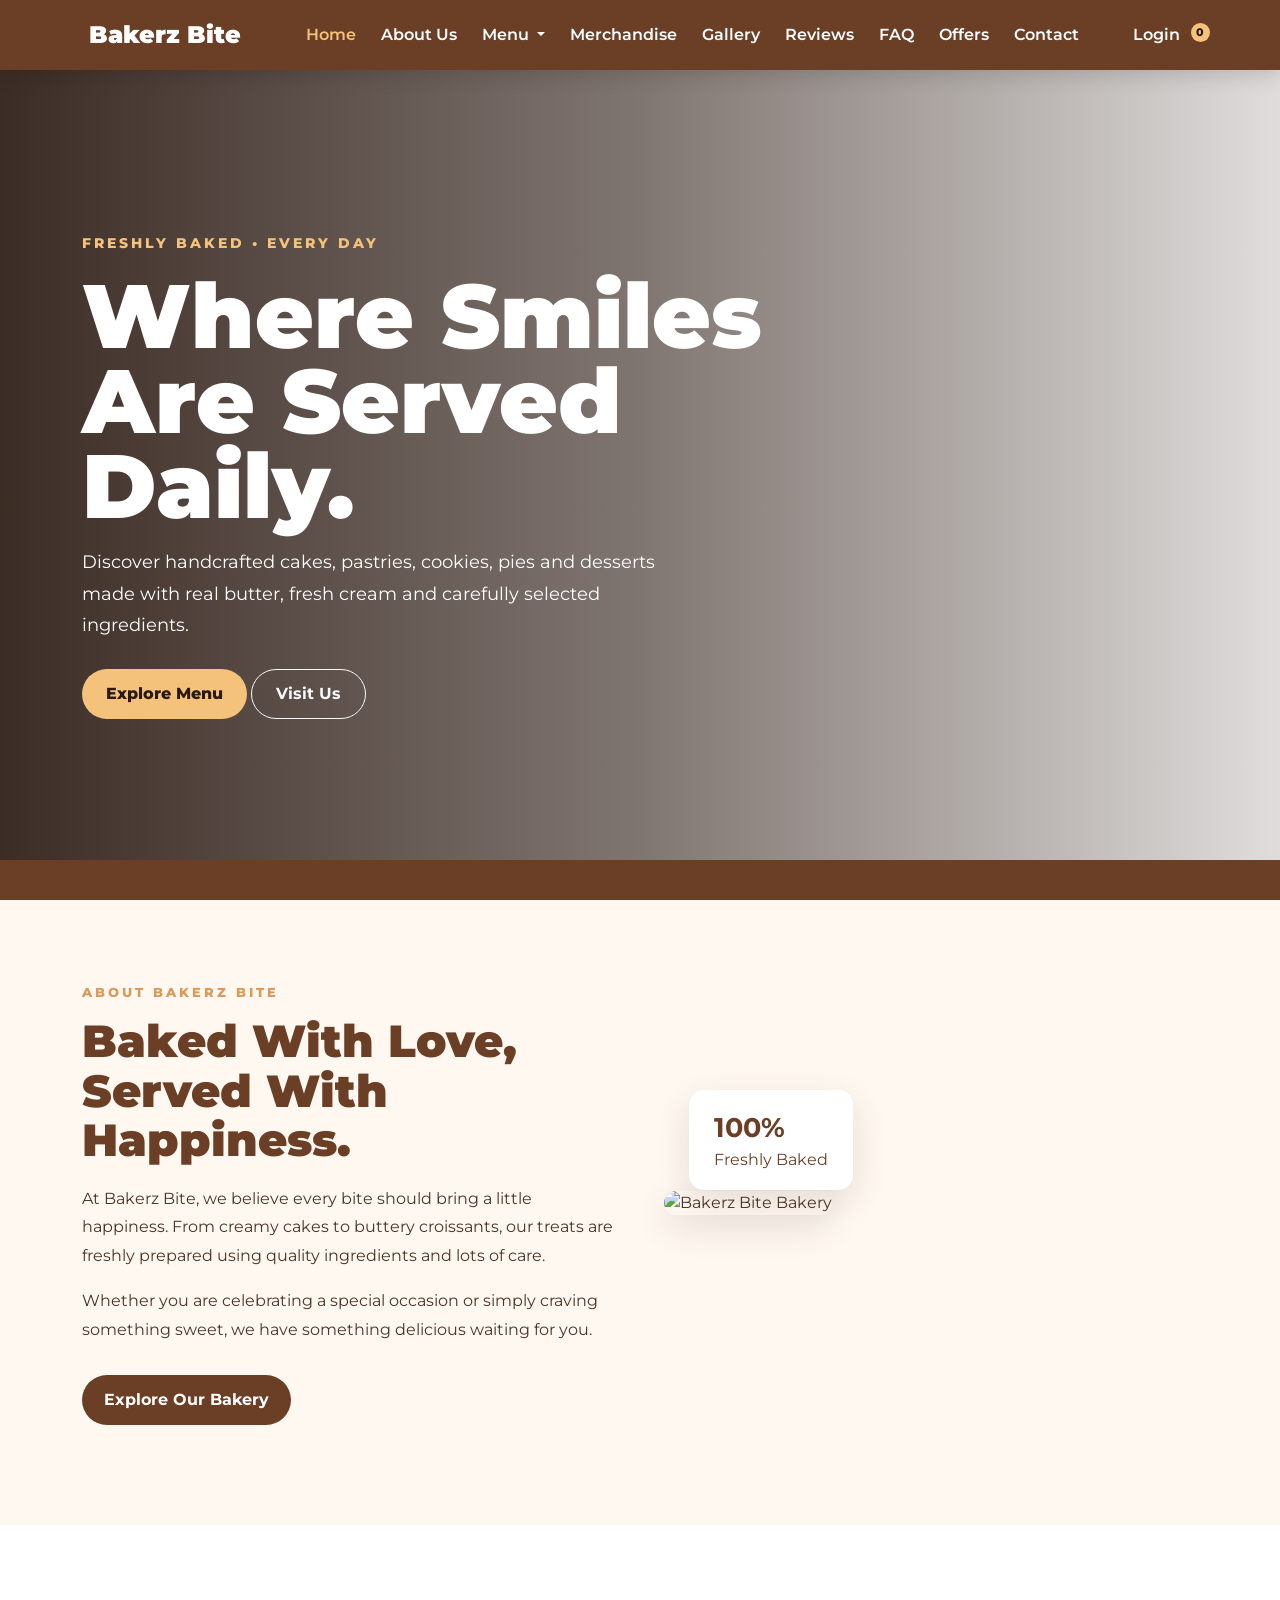
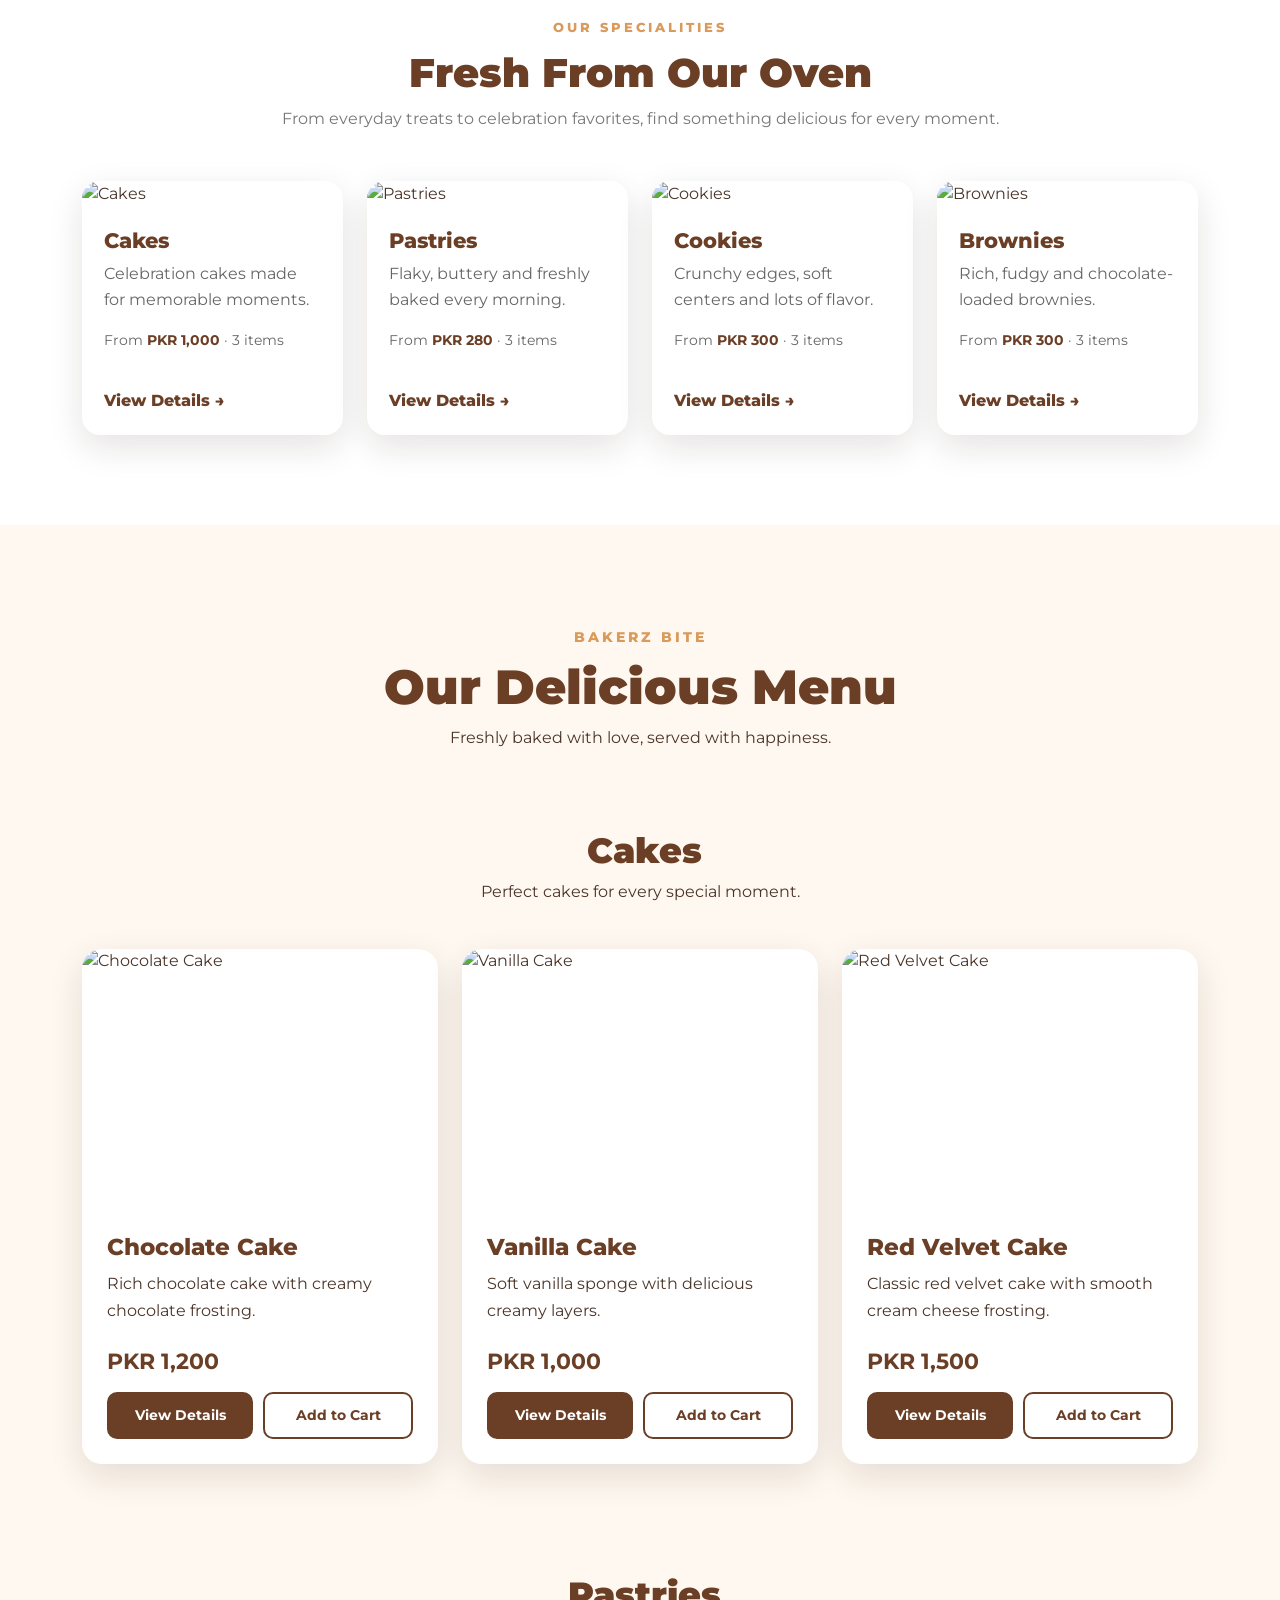
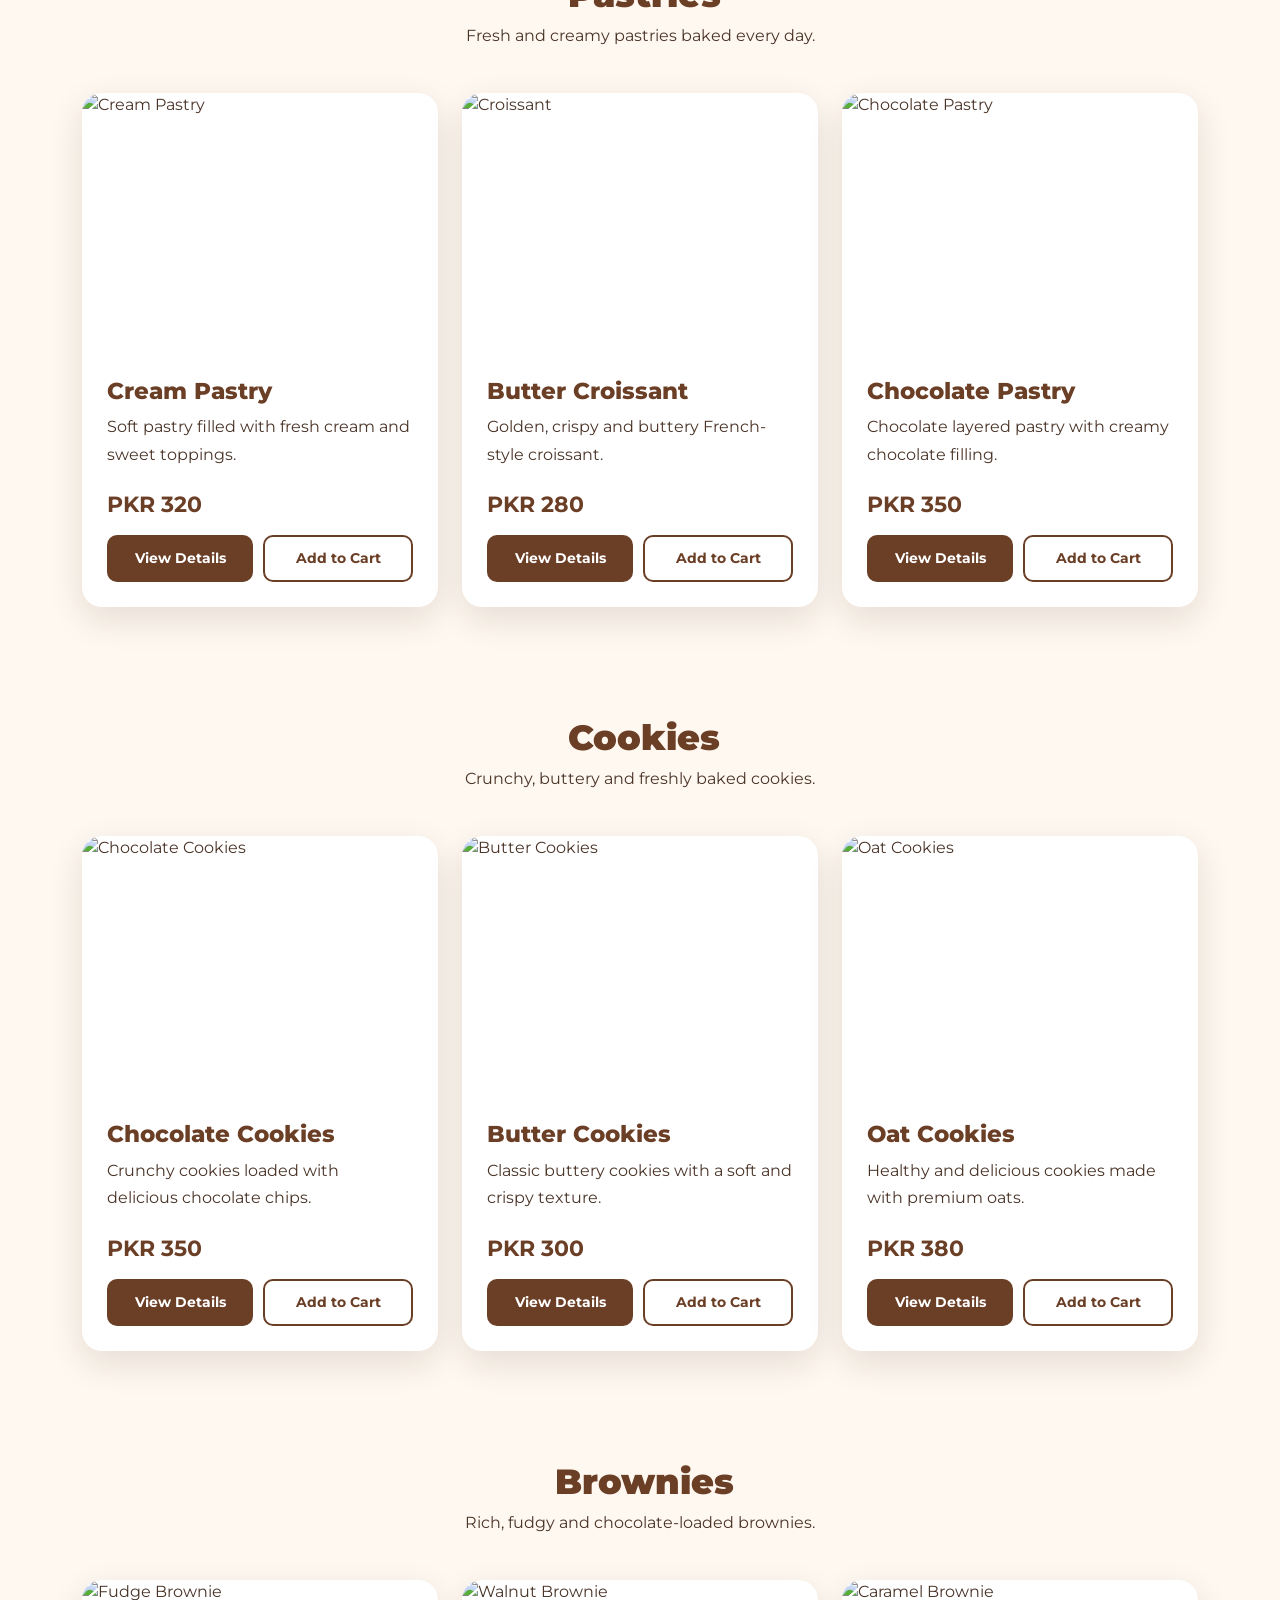
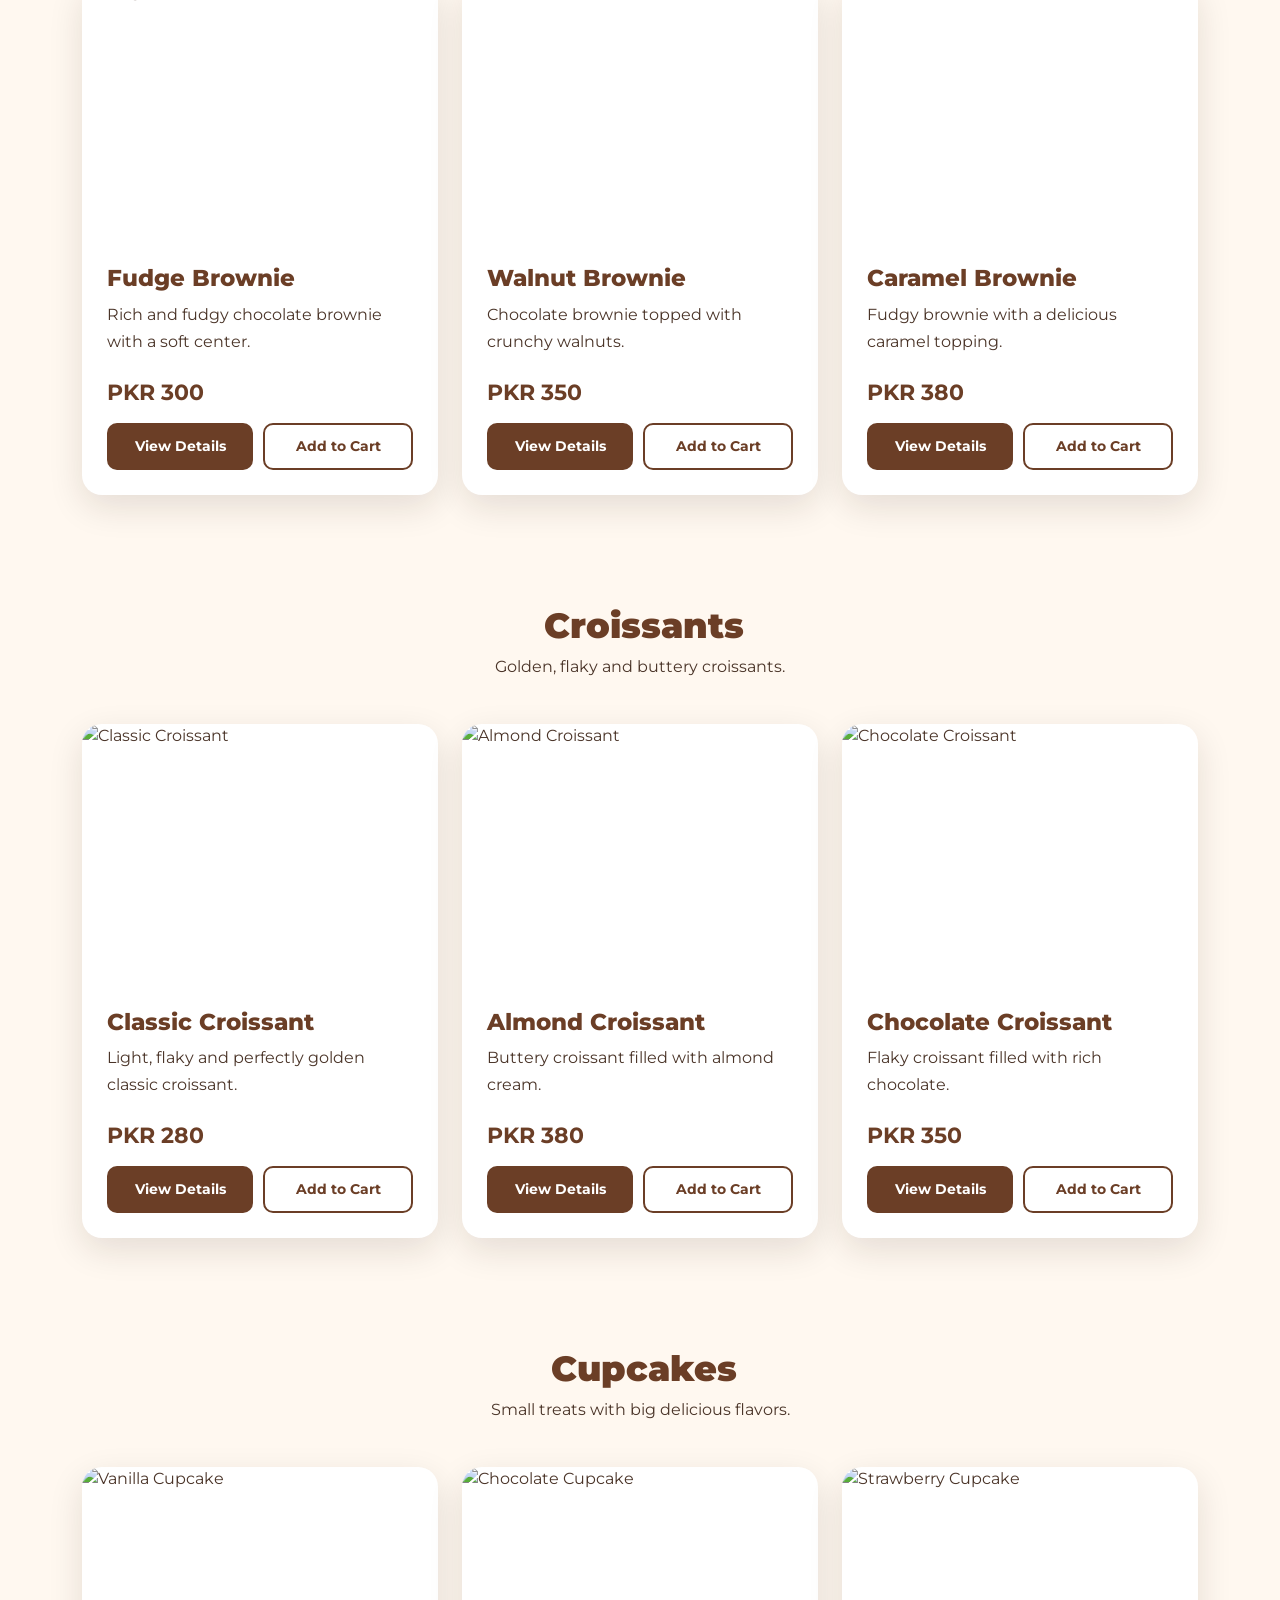
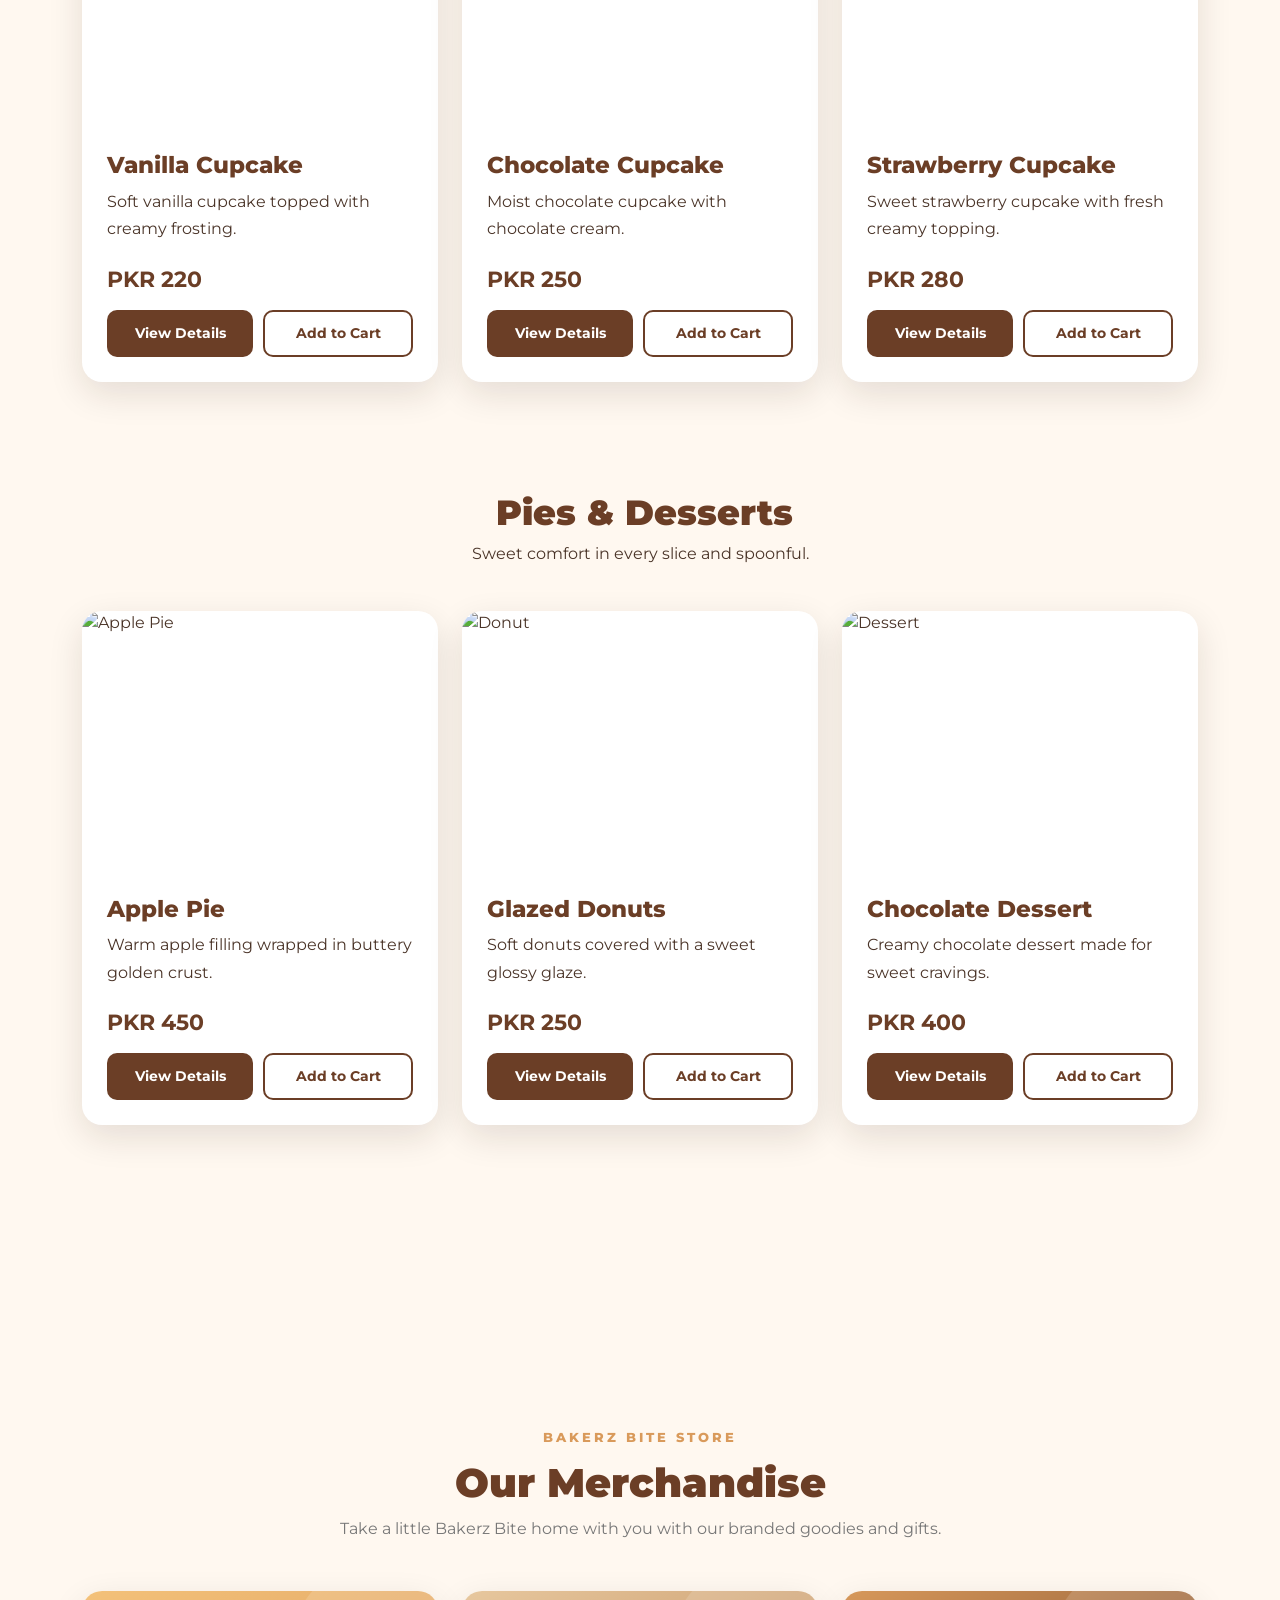
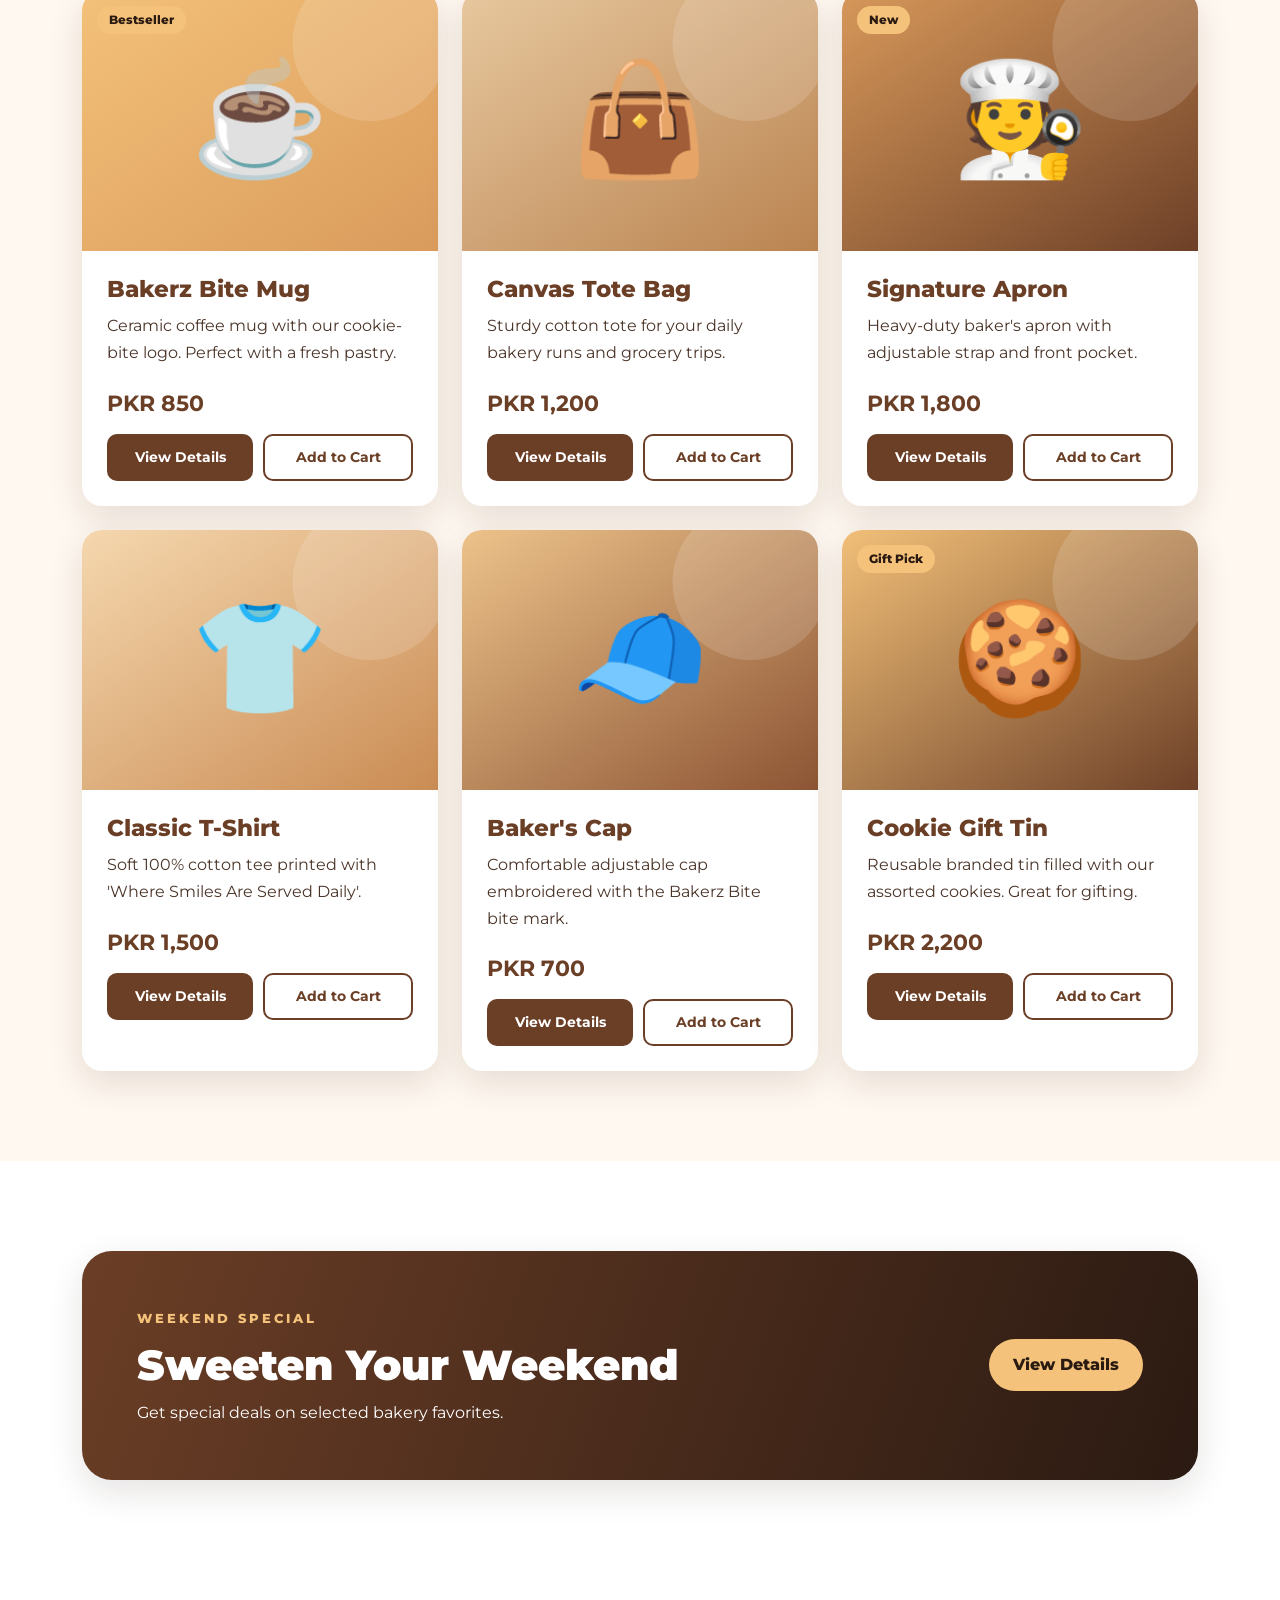
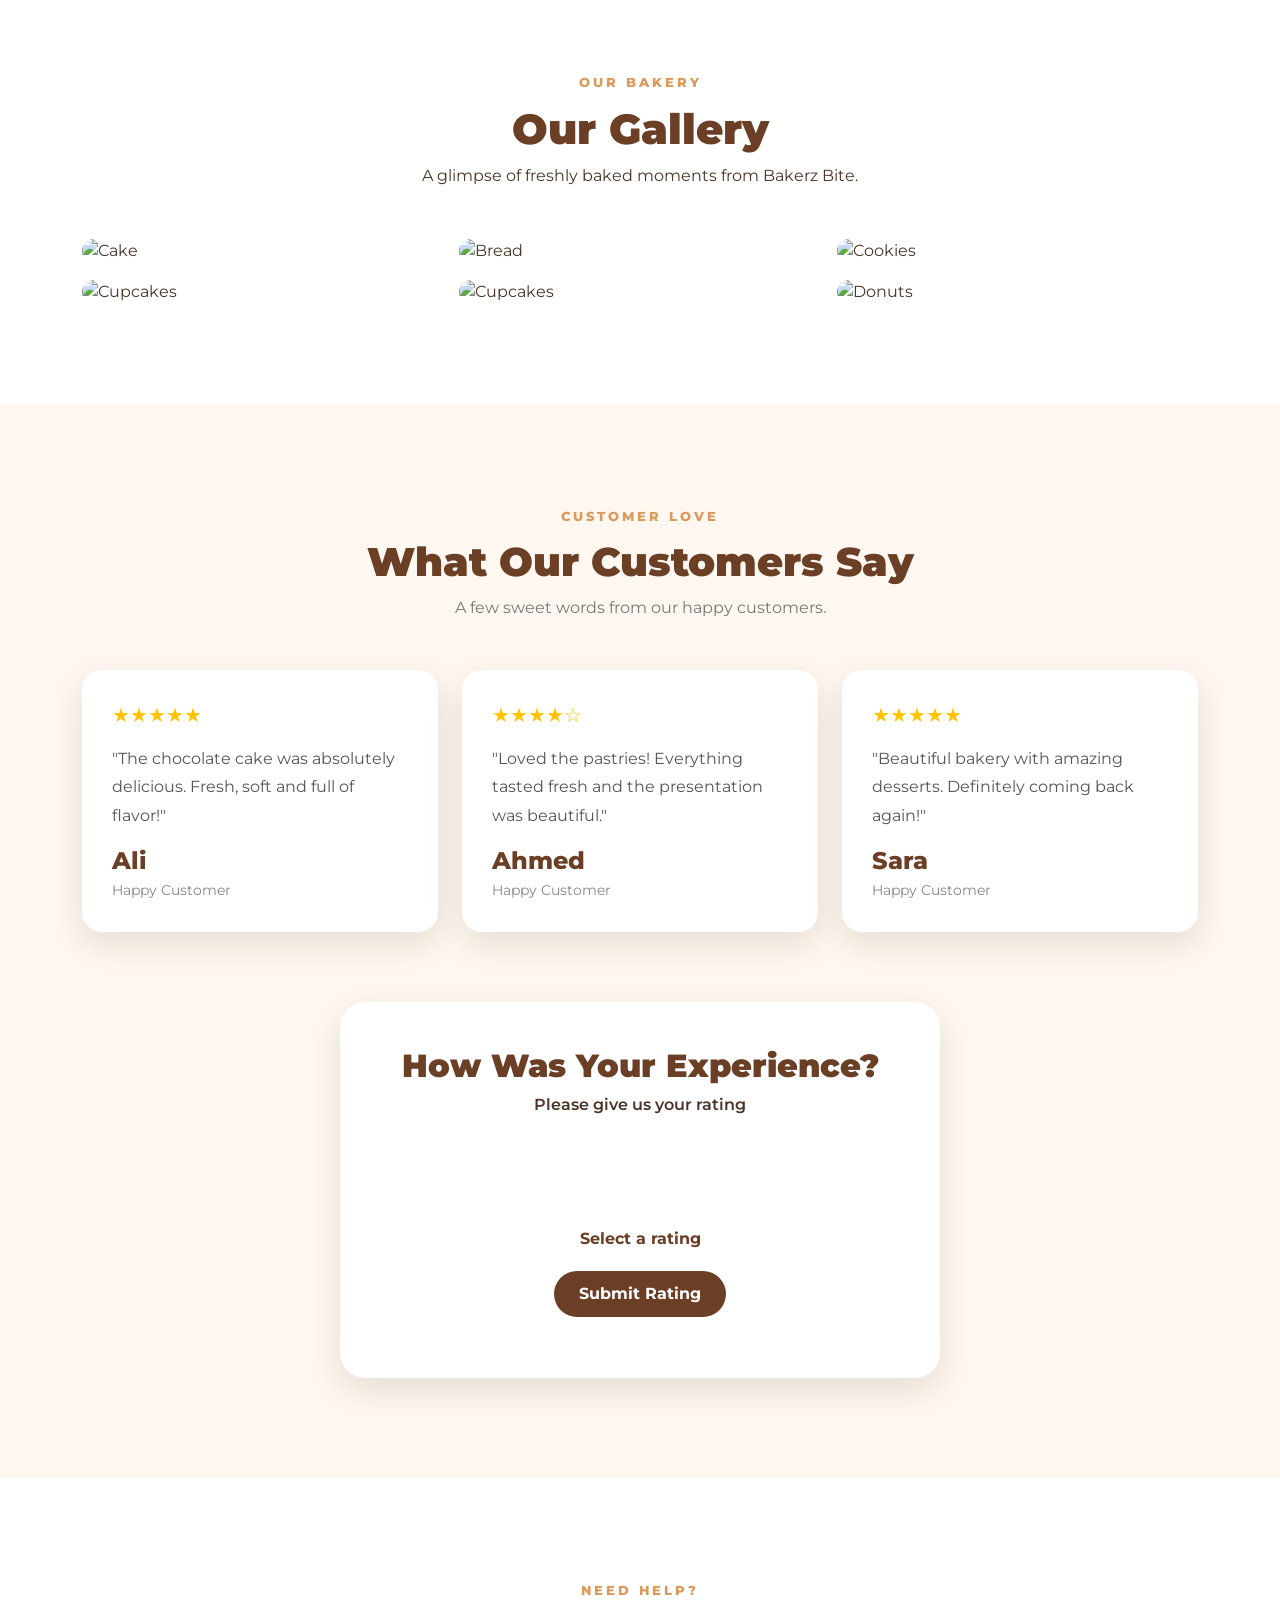
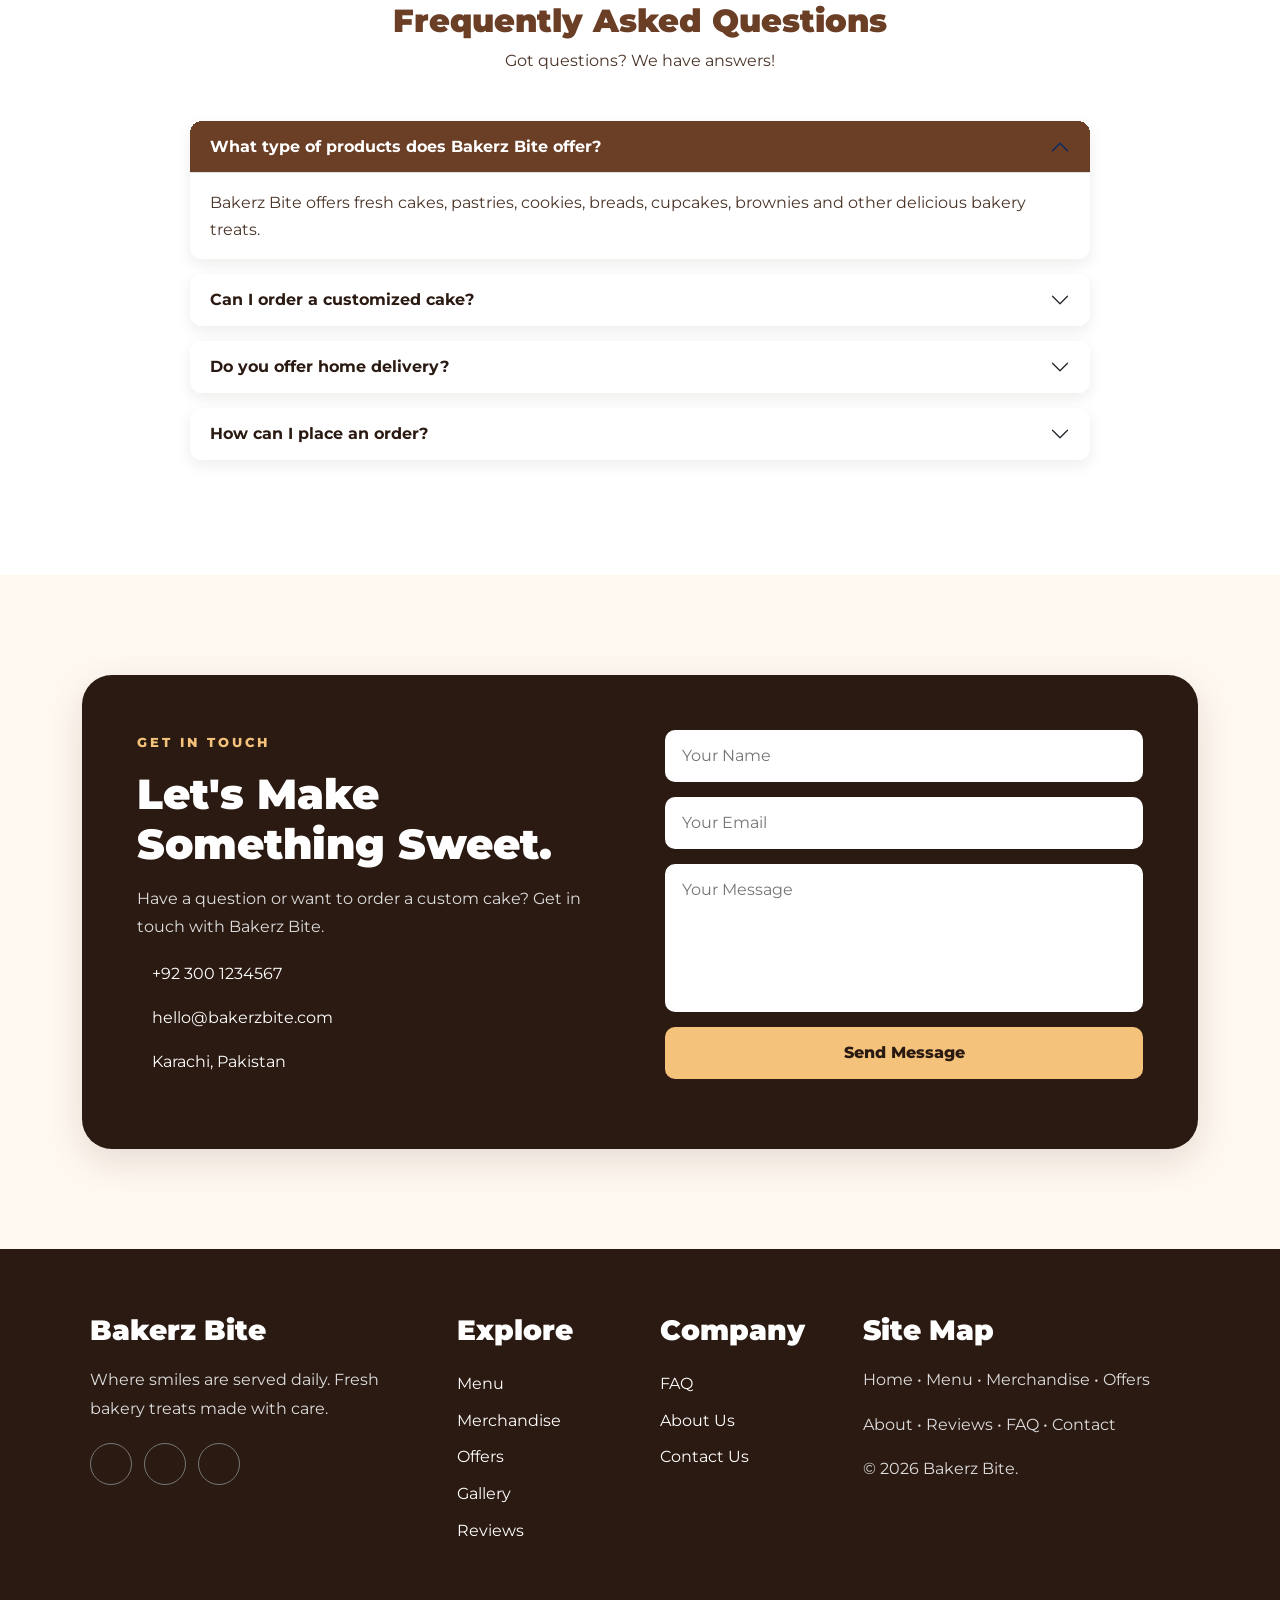
==== index.html @ 1c1bf186 "coommit" ====
<!DOCTYPE html>
<html lang="en">
<head>
    <meta charset="UTF-8">
    <meta name="viewport" content="width=device-width, initial-scale=1.0">

    <title>Bakerz Bite | Where Smiles Are Served Daily</title>

    <!-- Bootstrap -->
    <link href="https://cdn.jsdelivr.net/npm/bootstrap@5.3.8/dist/css/bootstrap.min.css" rel="stylesheet">

    <!-- Font Awesome -->
    <link rel="stylesheet" href="https://cdnjs.cloudflare.com/ajax/libs/font-awesome/7.3.1/css/all.min.css">

    <!-- Google Font -->
    <link rel="preconnect" href="https://fonts.googleapis.com">
    <link rel="preconnect" href="https://fonts.gstatic.com" crossorigin>
    <link href="https://fonts.googleapis.com/css2?family=Montserrat:wght@400;500;600;700;800;900&display=swap" rel="stylesheet">

    <!-- CSS -->
    <link rel="stylesheet" href="style.css">
</head>

<body>
<div id="scrollBar"></div>

<!-- ================= NAVBAR ================= -->

<nav class="navbar navbar-expand-lg sticky-top" id="nav2">

    <div class="container" id="nav1">

        <a class="navbar-brand" href="#home">
            <i class="fa-solid fa-cookie-bite"></i>
            Bakerz Bite
        </a>

        <button class="navbar-toggler" type="button"
            data-bs-toggle="collapse"
            data-bs-target="#navbarNav">

            <span class="navbar-toggler-icon"></span>

        </button>

        <div class="collapse navbar-collapse" id="navbarNav">

            <ul class="navbar-nav mx-auto">

                <li class="nav-item">
                    <a class="nav-link active" href="#home">Home</a>
                </li>

                <li class="nav-item">
                    <a class="nav-link" href="#about">About Us</a>
                </li>

                <!-- MENU DROPDOWN -->
                <li class="nav-item dropdown">

                    <a class="nav-link dropdown-toggle"
                       href="#menu"
                       role="button"
                       data-bs-toggle="dropdown">

                        Menu

                    </a>

                    <ul class="dropdown-menu">

                        <li>
                            <a class="dropdown-item" href="#cakes">
                                <i class="fa-solid fa-cake-candles"></i>
                                Cakes
                            </a>
                        </li>

                        <li>
                            <a class="dropdown-item" href="#pastries">
                                <i class="fa-solid fa-cookie-bite"></i>
                                Pastries
                            </a>
                        </li>

                        <li>
                            <a class="dropdown-item" href="#cookies">
                                <i class="fa-solid fa-cookie"></i>
                                Cookies
                            </a>
                        </li>

                        <li>
                            <a class="dropdown-item" href="#brownies">
                                <i class="fa-solid fa-square"></i>
                                Brownies
                            </a>
                        </li>

                        <li>
                            <a class="dropdown-item" href="#croissants">
                                <i class="fa-solid fa-bread-slice"></i>
                                Croissants
                            </a>
                        </li>

                        <li>
                            <a class="dropdown-item" href="#cupcakes">
                                <i class="fa-solid fa-cake-candles"></i>
                                Cupcakes
                            </a>
                        </li>

                        <li>
                            <a class="dropdown-item" href="#desserts">
                                <i class="fa-solid fa-ice-cream"></i>
                                Pies & Desserts
                            </a>
                        </li>

                    </ul>

                </li>

                <li class="nav-item">
                    <a class="nav-link" href="#merchandise">Merchandise</a>
                </li>

                <li class="nav-item">
                    <a class="nav-link" href="#gallery">Gallery</a>
                </li>

                <li class="nav-item">
                    <a class="nav-link" href="#reviews">Reviews</a>
                </li>

                <li class="nav-item">
                    <a class="nav-link" href="#faq">FAQ</a>
                </li>

                <li class="nav-item">
                    <a class="nav-link" href="#offers">Offers</a>
                </li>

                <li class="nav-item">
                    <a class="nav-link" href="#contact">Contact</a>
                </li>

            </ul>

            <div class="nav-actions">

                <a href="#" class="login-btn" id="loginButton" data-bs-toggle="modal" data-bs-target="#authModal">
                    <i class="fa-solid fa-user"></i>
                    Login
                </a>

                <a href="#" class="cart-btn" id="cartButton" data-bs-toggle="modal" data-bs-target="#cartModal">
                    <i class="fa-solid fa-cart-shopping"></i>
                    <span id="cartCount">0</span>
                </a>

            </div>

        </div>

    </div>

</nav>


<!-- ================= TICKER ================= -->

<div id="ticker">

    <div class="ticker-track">

    

    </div>

</div>


<!-- ================= HERO ================= -->

<section class="hero" id="home">

    <div class="container">

        <div class="hero-content reveal">

            <small>
                Freshly baked • Every day
            </small>

            <h1>
                Where Smiles Are Served Daily.
            </h1>

            <p>
                Discover handcrafted cakes, pastries, cookies, pies
                and desserts made with real butter, fresh cream
                and carefully selected ingredients.
            </p>

            <div class="hero-buttons">

                <a href="#menu" class="btn btn-main">
                    Explore Menu
                    <i class="fa-solid fa-arrow-right"></i>
                </a>

                <a href="#contact" class="btn btn-outline-light">
                    Visit Us
                </a>

            </div>

        </div>

    </div>

</section>


<!-- ================= ABOUT ================= -->

<section class="about-section" id="about">

    <div class="container">

        <div class="row align-items-center g-5">

            <div class="col-lg-6 reveal-left">

                <span class="section-small">
                    ABOUT BAKERZ BITE
                </span>

                <h2>
                    Baked With Love,
                    Served With Happiness.
                </h2>

                <p>
                    At Bakerz Bite, we believe every bite should bring
                    a little happiness. From creamy cakes to buttery
                    croissants, our treats are freshly prepared using
                    quality ingredients and lots of care.
                </p>

                <p>
                    Whether you are celebrating a special occasion or
                    simply craving something sweet, we have something
                    delicious waiting for you.
                </p>

                <a href="#menu" class="about-btn">
                    Explore Our Bakery
                    <i class="fa-solid fa-arrow-right"></i>
                </a>

            </div>

            <div class="col-lg-6 reveal-right">

                <div class="about-image">

                    <img src="https://images.unsplash.com/photo-1519869325930-281384150729?auto=format&fit=crop&w=1000&q=85"
                         alt="Bakerz Bite Bakery">

                    <div class="about-badge">
                        <strong>100%</strong>
                        Freshly Baked
                    </div>

                </div>

            </div>

        </div>

    </div>

</section>


<!-- ================= QUICK CATEGORIES ================= -->

<section class="bakery-section">

    <div class="container">

        <div class="section-title reveal">

            <span class="section-small">
                OUR SPECIALITIES
            </span>

            <h2>Fresh From Our Oven</h2>

            <p>
                From everyday treats to celebration favorites,
                find something delicious for every moment.
            </p>

        </div>

        <div class="row g-4">

            <div class="col-lg-3 col-md-6 reveal">

                <div class="bakery-card">

                    <img src="https://images.unsplash.com/photo-1578985545062-69928b1d9587?auto=format&fit=crop&w=700&q=85"
                         class="bakery-img"
                         alt="Cakes">

                    <div class="card-content">

                        <h3>Cakes</h3>

                        <p>
                            Celebration cakes made for memorable moments.
                        </p>

                        <p class="from-price">From <strong>PKR 1,000</strong> · 3 items</p>
<a href="#" class="view-btn info-btn" data-price="Starting from PKR 1,000" data-count="3" data-title="Cakes" data-image="https://images.unsplash.com/photo-1578985545062-69928b1d9587?auto=format&fit=crop&w=700&q=85" data-link="#cakes" data-cta="Browse Cakes" data-detail="Celebration cakes made for memorable moments. Made fresh every day with real butter, fresh cream and carefully selected ingredients. Browse the full range and add your favourites to your order.">View Details →</a>

                    </div>

                </div>

            </div>


            <div class="col-lg-3 col-md-6 reveal">

                <div class="bakery-card">

                    <img src="https://images.unsplash.com/photo-1555507036-ab1f4038808a?auto=format&fit=crop&w=700&q=85"
                         class="bakery-img"
                         alt="Pastries">

                    <div class="card-content">

                        <h3>Pastries</h3>

                        <p>
                            Flaky, buttery and freshly baked every morning.
                        </p>

                        <p class="from-price">From <strong>PKR 280</strong> · 3 items</p>
<a href="#" class="view-btn info-btn" data-price="Starting from PKR 280" data-count="3" data-title="Pastries" data-image="https://images.unsplash.com/photo-1555507036-ab1f4038808a?auto=format&fit=crop&w=700&q=85" data-link="#pastries" data-cta="Browse Pastries" data-detail="Flaky, buttery and freshly baked every morning. Made fresh every day with real butter, fresh cream and carefully selected ingredients. Browse the full range and add your favourites to your order.">View Details →</a>

                    </div>

                </div>

            </div>


            <div class="col-lg-3 col-md-6 reveal">

                <div class="bakery-card">

                    <img src="https://images.unsplash.com/photo-1499636136210-6f4ee915583e?auto=format&fit=crop&w=700&q=85"
                         class="bakery-img"
                         alt="Cookies">

                    <div class="card-content">

                        <h3>Cookies</h3>

                        <p>
                            Crunchy edges, soft centers and lots of flavor.
                        </p>

                        <p class="from-price">From <strong>PKR 300</strong> · 3 items</p>
<a href="#" class="view-btn info-btn" data-price="Starting from PKR 300" data-count="3" data-title="Cookies" data-image="https://images.unsplash.com/photo-1499636136210-6f4ee915583e?auto=format&fit=crop&w=700&q=85" data-link="#cookies" data-cta="Browse Cookies" data-detail="Crunchy edges, soft centers and lots of flavor. Made fresh every day with real butter, fresh cream and carefully selected ingredients. Browse the full range and add your favourites to your order.">View Details →</a>

                    </div>

                </div>

            </div>


            <div class="col-lg-3 col-md-6 reveal">

                <div class="bakery-card">

                    <img src="https://images.unsplash.com/photo-1564355808539-22fda35bed7e?auto=format&fit=crop&w=700&q=85"
                         class="bakery-img"
                         alt="Brownies">

                    <div class="card-content">

                        <h3>Brownies</h3>

                        <p>
                            Rich, fudgy and chocolate-loaded brownies.
                        </p>

                        <p class="from-price">From <strong>PKR 300</strong> · 3 items</p>
<a href="#" class="view-btn info-btn" data-price="Starting from PKR 300" data-count="3" data-title="Brownies" data-image="https://images.unsplash.com/photo-1564355808539-22fda35bed7e?auto=format&fit=crop&w=700&q=85" data-link="#brownies" data-cta="Browse Brownies" data-detail="Rich, fudgy and chocolate-loaded brownies. Made fresh every day with real butter, fresh cream and carefully selected ingredients. Browse the full range and add your favourites to your order.">View Details →</a>

                    </div>

                </div>

            </div>

        </div>

    </div>

</section>


<!-- ================= MENU ================= -->

<section class="menu-section" id="menu">

    <div class="container">

        <div class="menu-heading text-center reveal">

            <span>BAKERZ BITE</span>

            <h2>Our Delicious Menu</h2>

            <p>
                Freshly baked with love, served with happiness.
            </p>

        </div>


        <!-- CAKES -->

        <div class="menu-category" id="cakes">

            <div class="category-heading text-center">

                <h2>
                    <i class="fa-solid fa-cake-candles"></i>
                    Cakes
                </h2>

                <p>
                    Perfect cakes for every special moment.
                </p>

            </div>

            <div class="row g-4">

                <!-- PRODUCT -->

                <div class="col-lg-4 col-md-6 reveal">

                    <div class="menu-card">

                        <img src="https://images.unsplash.com/photo-1578985545062-69928b1d9587?auto=format&fit=crop&w=900&q=85"
                             alt="Chocolate Cake">

                        <div class="menu-content">

                            <h3>Chocolate Cake</h3>

                            <p>
                                Rich chocolate cake with creamy
                                chocolate frosting.
                            </p>

                            <div class="menu-bottom">

                                <strong>PKR 1,200</strong>

                                <div class="menu-actions">
<button class="menu-btn"
                                    data-bs-toggle="modal"
                                    data-bs-target="#productModal"
                                    data-name="Chocolate Cake"
                                    data-price="1200"
                                    data-image="https://images.unsplash.com/photo-1578985545062-69928b1d9587?auto=format&fit=crop&w=900&q=85"
                                    data-detail="Rich chocolate cake with creamy chocolate frosting.">

                                    View Details

                                </button>
<button class="cart-add" type="button"><i class="fa-solid fa-cart-plus"></i> Add to Cart</button>
</div>

                            </div>

                        </div>

                    </div>

                </div>


                <div class="col-lg-4 col-md-6 reveal">

                    <div class="menu-card">

                        <img src="https://images.unsplash.com/photo-1602351447937-745cb720612f?auto=format&fit=crop&w=900&q=85"
                             alt="Vanilla Cake">

                        <div class="menu-content">

                            <h3>Vanilla Cake</h3>

                            <p>
                                Soft vanilla sponge with delicious
                                creamy layers.
                            </p>

                            <div class="menu-bottom">

                                <strong>PKR 1,000</strong>

                                <div class="menu-actions">
<button class="menu-btn"
                                    data-bs-toggle="modal"
                                    data-bs-target="#productModal"
                                    data-name="Vanilla Cake"
                                    data-price="1000"
                                    data-image="https://images.unsplash.com/photo-1602351447937-745cb720612f?auto=format&fit=crop&w=900&q=85"
                                    data-detail="Soft vanilla sponge with delicious creamy layers.">

                                    View Details

                                </button>
<button class="cart-add" type="button"><i class="fa-solid fa-cart-plus"></i> Add to Cart</button>
</div>

                            </div>

                        </div>

                    </div>

                </div>


                <div class="col-lg-4 col-md-6 reveal">

                    <div class="menu-card">

                        <img src="https://images.unsplash.com/photo-1586788224331-947f68671cf0?auto=format&fit=crop&w=900&q=85"
                             alt="Red Velvet Cake">

                        <div class="menu-content">

                            <h3>Red Velvet Cake</h3>

                            <p>
                                Classic red velvet cake with smooth
                                cream cheese frosting.
                            </p>

                            <div class="menu-bottom">

                                <strong>PKR 1,500</strong>

                                <div class="menu-actions">
<button class="menu-btn"
                                    data-bs-toggle="modal"
                                    data-bs-target="#productModal"
                                    data-name="Red Velvet Cake"
                                    data-price="1500"
                                    data-image="https://images.unsplash.com/photo-1586788224331-947f68671cf0?auto=format&fit=crop&w=900&q=85"
                                    data-detail="Classic red velvet cake with smooth cream cheese frosting.">

                                    View Details

                                </button>
<button class="cart-add" type="button"><i class="fa-solid fa-cart-plus"></i> Add to Cart</button>
</div>

                            </div>

                        </div>

                    </div>

                </div>

            </div>

        </div>


        <!-- PASTRIES -->

        <div class="menu-category" id="pastries">

            <div class="category-heading text-center">

                <h2>
                    <i class="fa-solid fa-cookie-bite"></i>
                    Pastries
                </h2>

                <p>
                    Fresh and creamy pastries baked every day.
                </p>

            </div>

            <div class="row g-4">

                <div class="col-lg-4 col-md-6 reveal">

                    <div class="menu-card">

                        <img src="https://images.unsplash.com/photo-1555507036-ab1f4038808a?auto=format&fit=crop&w=900&q=85"
                             alt="Cream Pastry">

                        <div class="menu-content">

                            <h3>Cream Pastry</h3>

                            <p>
                                Soft pastry filled with fresh cream
                                and sweet toppings.
                            </p>

                            <div class="menu-bottom">

                                <strong>PKR 320</strong>

                                <div class="menu-actions">
<button class="menu-btn"
                                    data-bs-toggle="modal"
                                    data-bs-target="#productModal"
                                    data-name="Cream Pastry"
                                    data-price="320"
                                    data-image="https://images.unsplash.com/photo-1555507036-ab1f4038808a?auto=format&fit=crop&w=900&q=85"
                                    data-detail="Soft pastry filled with fresh cream and sweet toppings.">

                                    View Details

                                </button>
<button class="cart-add" type="button"><i class="fa-solid fa-cart-plus"></i> Add to Cart</button>
</div>

                            </div>

                        </div>

                    </div>

                </div>


                <div class="col-lg-4 col-md-6 reveal">

                    <div class="menu-card">

                        <img src="https://images.unsplash.com/photo-1509440159596-0249088772ff?auto=format&fit=crop&w=900&q=85"
                             alt="Croissant">

                        <div class="menu-content">

                            <h3>Butter Croissant</h3>

                            <p>
                                Golden, crispy and buttery
                                French-style croissant.
                            </p>

                            <div class="menu-bottom">

                                <strong>PKR 280</strong>

                                <div class="menu-actions">
<button class="menu-btn"
                                    data-bs-toggle="modal"
                                    data-bs-target="#productModal"
                                    data-name="Butter Croissant"
                                    data-price="280"
                                    data-image="https://images.unsplash.com/photo-1509440159596-0249088772ff?auto=format&fit=crop&w=900&q=85"
                                    data-detail="Golden, crispy and buttery French-style croissant.">

                                    View Details

                                </button>
<button class="cart-add" type="button"><i class="fa-solid fa-cart-plus"></i> Add to Cart</button>
</div>

                            </div>

                        </div>

                    </div>

                </div>


                <div class="col-lg-4 col-md-6 reveal">

                    <div class="menu-card">

                        <img src="https://images.unsplash.com/photo-1623334044303-241021148842?auto=format&fit=crop&w=900&q=85"
                             alt="Chocolate Pastry">

                        <div class="menu-content">

                            <h3>Chocolate Pastry</h3>

                            <p>
                                Chocolate layered pastry with creamy
                                chocolate filling.
                            </p>

                            <div class="menu-bottom">

                                <strong>PKR 350</strong>

                                <div class="menu-actions">
<button class="menu-btn"
                                    data-bs-toggle="modal"
                                    data-bs-target="#productModal"
                                    data-name="Chocolate Pastry"
                                    data-price="350"
                                    data-image="https://images.unsplash.com/photo-1623334044303-241021148842?auto=format&fit=crop&w=900&q=85"
                                    data-detail="Chocolate layered pastry with creamy chocolate filling.">

                                    View Details

                                </button>
<button class="cart-add" type="button"><i class="fa-solid fa-cart-plus"></i> Add to Cart</button>
</div>

                            </div>

                        </div>

                    </div>

                </div>

            </div>

        </div>


        <!-- COOKIES -->

        <div class="menu-category" id="cookies">

            <div class="category-heading text-center">

                <h2>
                    <i class="fa-solid fa-cookie"></i>
                    Cookies
                </h2>

                <p>
                    Crunchy, buttery and freshly baked cookies.
                </p>

            </div>

            <div class="row g-4">

                <div class="col-lg-4 col-md-6 reveal">

                    <div class="menu-card">

                        <img src="https://images.unsplash.com/photo-1499636136210-6f4ee915583e?auto=format&fit=crop&w=900&q=85"
                             alt="Chocolate Cookies">

                        <div class="menu-content">

                            <h3>Chocolate Cookies</h3>

                            <p>
                                Crunchy cookies loaded with delicious
                                chocolate chips.
                            </p>

                            <div class="menu-bottom">

                                <strong>PKR 350</strong>

                                <div class="menu-actions">
<button class="menu-btn"
                                    data-bs-toggle="modal"
                                    data-bs-target="#productModal"
                                    data-name="Chocolate Cookies"
                                    data-price="350"
                                    data-image="https://images.unsplash.com/photo-1499636136210-6f4ee915583e?auto=format&fit=crop&w=900&q=85"
                                    data-detail="Crunchy cookies loaded with delicious chocolate chips.">

                                    View Details

                                </button>
<button class="cart-add" type="button"><i class="fa-solid fa-cart-plus"></i> Add to Cart</button>
</div>

                            </div>

                        </div>

                    </div>

                </div>


                <div class="col-lg-4 col-md-6 reveal">

                    <div class="menu-card">

                        <img src="https://images.unsplash.com/photo-1558961363-fa8fdf82db35?auto=format&fit=crop&w=900&q=85"
                             alt="Butter Cookies">

                        <div class="menu-content">

                            <h3>Butter Cookies</h3>

                            <p>
                                Classic buttery cookies with a soft
                                and crispy texture.
                            </p>

                            <div class="menu-bottom">

                                <strong>PKR 300</strong>

                                <div class="menu-actions">
<button class="menu-btn"
                                    data-bs-toggle="modal"
                                    data-bs-target="#productModal"
                                    data-name="Butter Cookies"
                                    data-price="300"
                                    data-image="https://images.unsplash.com/photo-1558961363-fa8fdf82db35?auto=format&fit=crop&w=900&q=85"
                                    data-detail="Classic buttery cookies with a soft and crispy texture.">

                                    View Details

                                </button>
<button class="cart-add" type="button"><i class="fa-solid fa-cart-plus"></i> Add to Cart</button>
</div>

                            </div>

                        </div>

                    </div>

                </div>


                <div class="col-lg-4 col-md-6 reveal">

                    <div class="menu-card">

                        <img src="https://images.unsplash.com/photo-1590080875515-8a3a8dc5735e?auto=format&fit=crop&w=900&q=85"
                             alt="Oat Cookies">

                        <div class="menu-content">

                            <h3>Oat Cookies</h3>

                            <p>
                                Healthy and delicious cookies made
                                with premium oats.
                            </p>

                            <div class="menu-bottom">

                                <strong>PKR 380</strong>

                                <div class="menu-actions">
<button class="menu-btn"
                                    data-bs-toggle="modal"
                                    data-bs-target="#productModal"
                                    data-name="Oat Cookies"
                                    data-price="380"
                                    data-image="https://images.unsplash.com/photo-1590080875515-8a3a8dc5735e?auto=format&fit=crop&w=900&q=85"
                                    data-detail="Healthy and delicious cookies made with premium oats.">

                                    View Details

                                </button>
<button class="cart-add" type="button"><i class="fa-solid fa-cart-plus"></i> Add to Cart</button>
</div>

                            </div>

                        </div>

                    </div>

                </div>

            </div>

        </div>


        <!-- BROWNIES -->

        <div class="menu-category" id="brownies">

            <div class="category-heading text-center">

                <h2>
                    <i class="fa-solid fa-square"></i>
                    Brownies
                </h2>

                <p>
                    Rich, fudgy and chocolate-loaded brownies.
                </p>

            </div>

            <div class="row g-4">

                <div class="col-lg-4 col-md-6 reveal">

                    <div class="menu-card">

                        <img src="https://images.unsplash.com/photo-1564355808539-22fda35bed7e?auto=format&fit=crop&w=900&q=85"
                             alt="Fudge Brownie">

                        <div class="menu-content">

                            <h3>Fudge Brownie</h3>

                            <p>
                                Rich and fudgy chocolate brownie
                                with a soft center.
                            </p>

                            <div class="menu-bottom">

                                <strong>PKR 300</strong>

                                <div class="menu-actions">
<button class="menu-btn"
                                    data-bs-toggle="modal"
                                    data-bs-target="#productModal"
                                    data-name="Fudge Brownie"
                                    data-price="300"
                                    data-image="https://images.unsplash.com/photo-1564355808539-22fda35bed7e?auto=format&fit=crop&w=900&q=85"
                                    data-detail="Rich and fudgy chocolate brownie with a soft center.">

                                    View Details

                                </button>
<button class="cart-add" type="button"><i class="fa-solid fa-cart-plus"></i> Add to Cart</button>
</div>

                            </div>

                        </div>

                    </div>

                </div>


                <div class="col-lg-4 col-md-6 reveal">

                    <div class="menu-card">

                        <img src="https://images.unsplash.com/photo-1606313564200-e75d5e30476c?auto=format&fit=crop&w=900&q=85"
                             alt="Walnut Brownie">

                        <div class="menu-content">

                            <h3>Walnut Brownie</h3>

                            <p>
                                Chocolate brownie topped with
                                crunchy walnuts.
                            </p>

                            <div class="menu-bottom">

                                <strong>PKR 350</strong>

                                <div class="menu-actions">
<button class="menu-btn"
                                    data-bs-toggle="modal"
                                    data-bs-target="#productModal"
                                    data-name="Walnut Brownie"
                                    data-price="350"
                                    data-image="https://images.unsplash.com/photo-1606313564200-e75d5e30476c?auto=format&fit=crop&w=900&q=85"
                                    data-detail="Chocolate brownie topped with crunchy walnuts.">

                                    View Details

                                </button>
<button class="cart-add" type="button"><i class="fa-solid fa-cart-plus"></i> Add to Cart</button>
</div>

                            </div>

                        </div>

                    </div>

                </div>


                <div class="col-lg-4 col-md-6 reveal">

                    <div class="menu-card">

                        <img src="https://images.unsplash.com/photo-1589375025852-cd6b2e6b6a34?auto=format&fit=crop&w=900&q=85"
                             alt="Caramel Brownie">

                        <div class="menu-content">

                            <h3>Caramel Brownie</h3>

                            <p>
                                Fudgy brownie with a delicious
                                caramel topping.
                            </p>

                            <div class="menu-bottom">

                                <strong>PKR 380</strong>

                                <div class="menu-actions">
<button class="menu-btn"
                                    data-bs-toggle="modal"
                                    data-bs-target="#productModal"
                                    data-name="Caramel Brownie"
                                    data-price="380"
                                    data-image="https://images.unsplash.com/photo-1589375025852-cd6b2e6b6a34?auto=format&fit=crop&w=900&q=85"
                                    data-detail="Fudgy brownie with a delicious caramel topping.">

                                    View Details

                                </button>
<button class="cart-add" type="button"><i class="fa-solid fa-cart-plus"></i> Add to Cart</button>
</div>

                            </div>

                        </div>

                    </div>

                </div>

            </div>

        </div>


        <!-- CROISSANTS -->

        <div class="menu-category" id="croissants">

            <div class="category-heading text-center">

                <h2>
                    <i class="fa-solid fa-bread-slice"></i>
                    Croissants
                </h2>

                <p>
                    Golden, flaky and buttery croissants.
                </p>

            </div>

            <div class="row g-4">

                <div class="col-lg-4 col-md-6 reveal">

                    <div class="menu-card">

                        <img src="https://images.unsplash.com/photo-1509440159596-0249088772ff?auto=format&fit=crop&w=900&q=85"
                             alt="Classic Croissant">

                        <div class="menu-content">

                            <h3>Classic Croissant</h3>

                            <p>
                                Light, flaky and perfectly golden
                                classic croissant.
                            </p>

                            <div class="menu-bottom">

                                <strong>PKR 280</strong>

                                <div class="menu-actions">
<button class="menu-btn"
                                    data-bs-toggle="modal"
                                    data-bs-target="#productModal"
                                    data-name="Classic Croissant"
                                    data-price="280"
                                    data-image="https://images.unsplash.com/photo-1509440159596-0249088772ff?auto=format&fit=crop&w=900&q=85"
                                    data-detail="Light, flaky and perfectly golden classic croissant.">

                                    View Details

                                </button>
<button class="cart-add" type="button"><i class="fa-solid fa-cart-plus"></i> Add to Cart</button>
</div>

                            </div>

                        </div>

                    </div>

                </div>


                <div class="col-lg-4 col-md-6 reveal">

                    <div class="menu-card">

                        <img src="https://images.unsplash.com/photo-1555507036-ab1f4038808a?auto=format&fit=crop&w=900&q=85"
                             alt="Almond Croissant">

                        <div class="menu-content">

                            <h3>Almond Croissant</h3>

                            <p>
                                Buttery croissant filled with
                                almond cream.
                            </p>

                            <div class="menu-bottom">

                                <strong>PKR 380</strong>

                                <div class="menu-actions">
<button class="menu-btn"
                                    data-bs-toggle="modal"
                                    data-bs-target="#productModal"
                                    data-name="Almond Croissant"
                                    data-price="380"
                                    data-image="https://images.unsplash.com/photo-1555507036-ab1f4038808a?auto=format&fit=crop&w=900&q=85"
                                    data-detail="Buttery croissant filled with delicious almond cream.">

                                    View Details

                                </button>
<button class="cart-add" type="button"><i class="fa-solid fa-cart-plus"></i> Add to Cart</button>
</div>

                            </div>

                        </div>

                    </div>

                </div>


                <div class="col-lg-4 col-md-6 reveal">

                    <div class="menu-card">

                        <img src="https://images.unsplash.com/photo-1623334044303-241021148842?auto=format&fit=crop&w=900&q=85"
                             alt="Chocolate Croissant">

                        <div class="menu-content">

                            <h3>Chocolate Croissant</h3>

                            <p>
                                Flaky croissant filled with
                                rich chocolate.
                            </p>

                            <div class="menu-bottom">

                                <strong>PKR 350</strong>

                                <div class="menu-actions">
<button class="menu-btn"
                                    data-bs-toggle="modal"
                                    data-bs-target="#productModal"
                                    data-name="Chocolate Croissant"
                                    data-price="350"
                                    data-image="https://images.unsplash.com/photo-1623334044303-241021148842?auto=format&fit=crop&w=900&q=85"
                                    data-detail="Flaky croissant filled with rich chocolate.">

                                    View Details

                                </button>
<button class="cart-add" type="button"><i class="fa-solid fa-cart-plus"></i> Add to Cart</button>
</div>

                            </div>

                        </div>

                    </div>

                </div>

            </div>

        </div>


        <!-- CUPCAKES -->

        <div class="menu-category" id="cupcakes">

            <div class="category-heading text-center">

                <h2>
                    <i class="fa-solid fa-cake-candles"></i>
                    Cupcakes
                </h2>

                <p>
                    Small treats with big delicious flavors.
                </p>

            </div>

            <div class="row g-4">

                <div class="col-lg-4 col-md-6 reveal">

                    <div class="menu-card">

                        <img src="https://images.unsplash.com/photo-1486427944299-d1955d23e34d?auto=format&fit=crop&w=900&q=85"
                             alt="Vanilla Cupcake">

                        <div class="menu-content">

                            <h3>Vanilla Cupcake</h3>

                            <p>
                                Soft vanilla cupcake topped with
                                creamy frosting.
                            </p>

                            <div class="menu-bottom">

                                <strong>PKR 220</strong>

                                <div class="menu-actions">
<button class="menu-btn"
                                    data-bs-toggle="modal"
                                    data-bs-target="#productModal"
                                    data-name="Vanilla Cupcake"
                                    data-price="220"
                                    data-image="https://images.unsplash.com/photo-1486427944299-d1955d23e34d?auto=format&fit=crop&w=900&q=85"
                                    data-detail="Soft vanilla cupcake topped with creamy frosting.">

                                    View Details

                                </button>
<button class="cart-add" type="button"><i class="fa-solid fa-cart-plus"></i> Add to Cart</button>
</div>

                            </div>

                        </div>

                    </div>

                </div>


                <div class="col-lg-4 col-md-6 reveal">

                    <div class="menu-card">

                        <img src="https://images.unsplash.com/photo-1519869325930-281384150729?auto=format&fit=crop&w=900&q=85"
                             alt="Chocolate Cupcake">

                        <div class="menu-content">

                            <h3>Chocolate Cupcake</h3>

                            <p>
                                Moist chocolate cupcake with
                                chocolate cream.
                            </p>

                            <div class="menu-bottom">

                                <strong>PKR 250</strong>

                                <div class="menu-actions">
<button class="menu-btn"
                                    data-bs-toggle="modal"
                                    data-bs-target="#productModal"
                                    data-name="Chocolate Cupcake"
                                    data-price="250"
                                    data-image="https://images.unsplash.com/photo-1519869325930-281384150729?auto=format&fit=crop&w=900&q=85"
                                    data-detail="Moist chocolate cupcake with rich chocolate cream.">

                                    View Details

                                </button>
<button class="cart-add" type="button"><i class="fa-solid fa-cart-plus"></i> Add to Cart</button>
</div>

                            </div>

                        </div>

                    </div>

                </div>


                <div class="col-lg-4 col-md-6 reveal">

                    <div class="menu-card">

                        <img src="https://images.unsplash.com/photo-1599785209707-a456fc1337bb?auto=format&fit=crop&w=900&q=85"
                             alt="Strawberry Cupcake">

                        <div class="menu-content">

                            <h3>Strawberry Cupcake</h3>

                            <p>
                                Sweet strawberry cupcake with
                                fresh creamy topping.
                            </p>

                            <div class="menu-bottom">

                                <strong>PKR 280</strong>

                                <div class="menu-actions">
<button class="menu-btn"
                                    data-bs-toggle="modal"
                                    data-bs-target="#productModal"
                                    data-name="Strawberry Cupcake"
                                    data-price="280"
                                    data-image="https://images.unsplash.com/photo-1599785209707-a456fc1337bb?auto=format&fit=crop&w=900&q=85"
                                    data-detail="Sweet strawberry cupcake with fresh creamy topping.">

                                    View Details

                                </button>
<button class="cart-add" type="button"><i class="fa-solid fa-cart-plus"></i> Add to Cart</button>
</div>

                            </div>

                        </div>

                    </div>

                </div>

            </div>

        </div>


        <!-- DESSERTS -->

        <div class="menu-category" id="desserts">

            <div class="category-heading text-center">

                <h2>
                    <i class="fa-solid fa-ice-cream"></i>
                    Pies & Desserts
                </h2>

                <p>
                    Sweet comfort in every slice and spoonful.
                </p>

            </div>

            <div class="row g-4">

                <div class="col-lg-4 col-md-6 reveal">

                    <div class="menu-card">

                        <img src="https://images.unsplash.com/photo-1535920527002-b35e96722eb9?auto=format&fit=crop&w=900&q=85"
                             alt="Apple Pie">

                        <div class="menu-content">

                            <h3>Apple Pie</h3>

                            <p>
                                Warm apple filling wrapped in
                                buttery golden crust.
                            </p>

                            <div class="menu-bottom">

                                <strong>PKR 450</strong>

                                <div class="menu-actions">
<button class="menu-btn"
                                    data-bs-toggle="modal"
                                    data-bs-target="#productModal"
                                    data-name="Apple Pie"
                                    data-price="450"
                                    data-image="https://images.unsplash.com/photo-1535920527002-b35e96722eb9?auto=format&fit=crop&w=900&q=85"
                                    data-detail="Warm apple filling wrapped in buttery golden crust.">

                                    View Details

                                </button>
<button class="cart-add" type="button"><i class="fa-solid fa-cart-plus"></i> Add to Cart</button>
</div>

                            </div>

                        </div>

                    </div>

                </div>


                <div class="col-lg-4 col-md-6 reveal">

                    <div class="menu-card">

                        <img src="https://images.unsplash.com/photo-1551024506-0bccd828d307?auto=format&fit=crop&w=900&q=85"
                             alt="Donut">

                        <div class="menu-content">

                            <h3>Glazed Donuts</h3>

                            <p>
                                Soft donuts covered with a sweet
                                glossy glaze.
                            </p>

                            <div class="menu-bottom">

                                <strong>PKR 250</strong>

                                <div class="menu-actions">
<button class="menu-btn"
                                    data-bs-toggle="modal"
                                    data-bs-target="#productModal"
                                    data-name="Glazed Donuts"
                                    data-price="250"
                                    data-image="https://images.unsplash.com/photo-1551024506-0bccd828d307?auto=format&fit=crop&w=900&q=85"
                                    data-detail="Soft donuts covered with a sweet glossy glaze.">

                                    View Details

                                </button>
<button class="cart-add" type="button"><i class="fa-solid fa-cart-plus"></i> Add to Cart</button>
</div>

                            </div>

                        </div>

                    </div>

                </div>


                <div class="col-lg-4 col-md-6 reveal">

                    <div class="menu-card">

                        <img src="https://images.unsplash.com/photo-1551024601-bec78aea704b?auto=format&fit=crop&w=900&q=85"
                             alt="Dessert">

                        <div class="menu-content">

                            <h3>Chocolate Dessert</h3>

                            <p>
                                Creamy chocolate dessert made
                                for sweet cravings.
                            </p>

                            <div class="menu-bottom">

                                <strong>PKR 400</strong>

                                <div class="menu-actions">
<button class="menu-btn"
                                    data-bs-toggle="modal"
                                    data-bs-target="#productModal"
                                    data-name="Chocolate Dessert"
                                    data-price="400"
                                    data-image="https://images.unsplash.com/photo-1551024601-bec78aea704b?auto=format&fit=crop&w=900&q=85"
                                    data-detail="Creamy chocolate dessert made for sweet cravings.">

                                    View Details

                                </button>
<button class="cart-add" type="button"><i class="fa-solid fa-cart-plus"></i> Add to Cart</button>
</div>

                            </div>

                        </div>

                    </div>

                </div>

            </div>

        </div>

    </div>

</section>


<!-- ================= MERCHANDISE ================= -->

<section class="merch-section" id="merchandise">
    <div class="container">
        <div class="section-title reveal">
            <span class="section-small">BAKERZ BITE STORE</span>
            <h2>Our Merchandise</h2>
            <p>Take a little Bakerz Bite home with you with our branded goodies and gifts.</p>
        </div>
        <div class="row g-4">
            <div class="col-lg-4 col-md-6 reveal">
                <div class="menu-card merch-card">
                    <span class="merch-badge">Bestseller</span>
                    <img src="data:image/svg+xml,%3Csvg%20xmlns%3D%22http%3A//www.w3.org/2000/svg%22%20viewBox%3D%220%200%20600%20400%22%3E%3Cdefs%3E%3ClinearGradient%20id%3D%22g%22%20x1%3D%220%22%20y1%3D%220%22%20x2%3D%221%22%20y2%3D%221%22%3E%3Cstop%20offset%3D%220%22%20stop-color%3D%22%23F4C27A%22/%3E%3Cstop%20offset%3D%221%22%20stop-color%3D%22%23D99A5B%22/%3E%3C/linearGradient%3E%3C/defs%3E%3Crect%20width%3D%22600%22%20height%3D%22400%22%20fill%3D%22url%28%23g%29%22/%3E%3Ccircle%20cx%3D%22470%22%20cy%3D%2280%22%20r%3D%22120%22%20fill%3D%22%23fff%22%20opacity%3D%22.14%22/%3E%3Ctext%20x%3D%22300%22%20y%3D%22255%22%20font-size%3D%22170%22%20text-anchor%3D%22middle%22%3E%E2%98%95%3C/text%3E%3C/svg%3E" alt="Bakerz Bite Mug">
                    <div class="menu-content">
                        <h3>Bakerz Bite Mug</h3>
                        <p>Ceramic coffee mug with our cookie-bite logo. Perfect with a fresh pastry.</p>
                        <div class="menu-bottom">
                            <strong>PKR 850</strong>
                            <div class="menu-actions">
<button class="menu-btn" data-bs-toggle="modal" data-bs-target="#productModal"
                                data-name="Bakerz Bite Mug" data-price="850" data-image="data:image/svg+xml,%3Csvg%20xmlns%3D%22http%3A//www.w3.org/2000/svg%22%20viewBox%3D%220%200%20600%20400%22%3E%3Cdefs%3E%3ClinearGradient%20id%3D%22g%22%20x1%3D%220%22%20y1%3D%220%22%20x2%3D%221%22%20y2%3D%221%22%3E%3Cstop%20offset%3D%220%22%20stop-color%3D%22%23F4C27A%22/%3E%3Cstop%20offset%3D%221%22%20stop-color%3D%22%23D99A5B%22/%3E%3C/linearGradient%3E%3C/defs%3E%3Crect%20width%3D%22600%22%20height%3D%22400%22%20fill%3D%22url%28%23g%29%22/%3E%3Ccircle%20cx%3D%22470%22%20cy%3D%2280%22%20r%3D%22120%22%20fill%3D%22%23fff%22%20opacity%3D%22.14%22/%3E%3Ctext%20x%3D%22300%22%20y%3D%22255%22%20font-size%3D%22170%22%20text-anchor%3D%22middle%22%3E%E2%98%95%3C/text%3E%3C/svg%3E" data-detail="Ceramic coffee mug with our cookie-bite logo. Perfect with a fresh pastry.">View Details</button>
<button class="cart-add" type="button"><i class="fa-solid fa-cart-plus"></i> Add to Cart</button>
</div>
                        </div>
                    </div>
                </div>
            </div>

            <div class="col-lg-4 col-md-6 reveal">
                <div class="menu-card merch-card">
                    
                    <img src="data:image/svg+xml,%3Csvg%20xmlns%3D%22http%3A//www.w3.org/2000/svg%22%20viewBox%3D%220%200%20600%20400%22%3E%3Cdefs%3E%3ClinearGradient%20id%3D%22g%22%20x1%3D%220%22%20y1%3D%220%22%20x2%3D%221%22%20y2%3D%221%22%3E%3Cstop%20offset%3D%220%22%20stop-color%3D%22%23E8C9A0%22/%3E%3Cstop%20offset%3D%221%22%20stop-color%3D%22%23B9824F%22/%3E%3C/linearGradient%3E%3C/defs%3E%3Crect%20width%3D%22600%22%20height%3D%22400%22%20fill%3D%22url%28%23g%29%22/%3E%3Ccircle%20cx%3D%22470%22%20cy%3D%2280%22%20r%3D%22120%22%20fill%3D%22%23fff%22%20opacity%3D%22.14%22/%3E%3Ctext%20x%3D%22300%22%20y%3D%22255%22%20font-size%3D%22170%22%20text-anchor%3D%22middle%22%3E%F0%9F%91%9C%3C/text%3E%3C/svg%3E" alt="Canvas Tote Bag">
                    <div class="menu-content">
                        <h3>Canvas Tote Bag</h3>
                        <p>Sturdy cotton tote for your daily bakery runs and grocery trips.</p>
                        <div class="menu-bottom">
                            <strong>PKR 1,200</strong>
                            <div class="menu-actions">
<button class="menu-btn" data-bs-toggle="modal" data-bs-target="#productModal"
                                data-name="Canvas Tote Bag" data-price="1200" data-image="data:image/svg+xml,%3Csvg%20xmlns%3D%22http%3A//www.w3.org/2000/svg%22%20viewBox%3D%220%200%20600%20400%22%3E%3Cdefs%3E%3ClinearGradient%20id%3D%22g%22%20x1%3D%220%22%20y1%3D%220%22%20x2%3D%221%22%20y2%3D%221%22%3E%3Cstop%20offset%3D%220%22%20stop-color%3D%22%23E8C9A0%22/%3E%3Cstop%20offset%3D%221%22%20stop-color%3D%22%23B9824F%22/%3E%3C/linearGradient%3E%3C/defs%3E%3Crect%20width%3D%22600%22%20height%3D%22400%22%20fill%3D%22url%28%23g%29%22/%3E%3Ccircle%20cx%3D%22470%22%20cy%3D%2280%22%20r%3D%22120%22%20fill%3D%22%23fff%22%20opacity%3D%22.14%22/%3E%3Ctext%20x%3D%22300%22%20y%3D%22255%22%20font-size%3D%22170%22%20text-anchor%3D%22middle%22%3E%F0%9F%91%9C%3C/text%3E%3C/svg%3E" data-detail="Sturdy cotton tote for your daily bakery runs and grocery trips.">View Details</button>
<button class="cart-add" type="button"><i class="fa-solid fa-cart-plus"></i> Add to Cart</button>
</div>
                        </div>
                    </div>
                </div>
            </div>

            <div class="col-lg-4 col-md-6 reveal">
                <div class="menu-card merch-card">
                    <span class="merch-badge">New</span>
                    <img src="data:image/svg+xml,%3Csvg%20xmlns%3D%22http%3A//www.w3.org/2000/svg%22%20viewBox%3D%220%200%20600%20400%22%3E%3Cdefs%3E%3ClinearGradient%20id%3D%22g%22%20x1%3D%220%22%20y1%3D%220%22%20x2%3D%221%22%20y2%3D%221%22%3E%3Cstop%20offset%3D%220%22%20stop-color%3D%22%23D99A5B%22/%3E%3Cstop%20offset%3D%221%22%20stop-color%3D%22%236B3E26%22/%3E%3C/linearGradient%3E%3C/defs%3E%3Crect%20width%3D%22600%22%20height%3D%22400%22%20fill%3D%22url%28%23g%29%22/%3E%3Ccircle%20cx%3D%22470%22%20cy%3D%2280%22%20r%3D%22120%22%20fill%3D%22%23fff%22%20opacity%3D%22.14%22/%3E%3Ctext%20x%3D%22300%22%20y%3D%22255%22%20font-size%3D%22170%22%20text-anchor%3D%22middle%22%3E%F0%9F%A7%91%E2%80%8D%F0%9F%8D%B3%3C/text%3E%3C/svg%3E" alt="Signature Apron">
                    <div class="menu-content">
                        <h3>Signature Apron</h3>
                        <p>Heavy-duty baker's apron with adjustable strap and front pocket.</p>
                        <div class="menu-bottom">
                            <strong>PKR 1,800</strong>
                            <div class="menu-actions">
<button class="menu-btn" data-bs-toggle="modal" data-bs-target="#productModal"
                                data-name="Signature Apron" data-price="1800" data-image="data:image/svg+xml,%3Csvg%20xmlns%3D%22http%3A//www.w3.org/2000/svg%22%20viewBox%3D%220%200%20600%20400%22%3E%3Cdefs%3E%3ClinearGradient%20id%3D%22g%22%20x1%3D%220%22%20y1%3D%220%22%20x2%3D%221%22%20y2%3D%221%22%3E%3Cstop%20offset%3D%220%22%20stop-color%3D%22%23D99A5B%22/%3E%3Cstop%20offset%3D%221%22%20stop-color%3D%22%236B3E26%22/%3E%3C/linearGradient%3E%3C/defs%3E%3Crect%20width%3D%22600%22%20height%3D%22400%22%20fill%3D%22url%28%23g%29%22/%3E%3Ccircle%20cx%3D%22470%22%20cy%3D%2280%22%20r%3D%22120%22%20fill%3D%22%23fff%22%20opacity%3D%22.14%22/%3E%3Ctext%20x%3D%22300%22%20y%3D%22255%22%20font-size%3D%22170%22%20text-anchor%3D%22middle%22%3E%F0%9F%A7%91%E2%80%8D%F0%9F%8D%B3%3C/text%3E%3C/svg%3E" data-detail="Heavy-duty baker's apron with adjustable strap and front pocket.">View Details</button>
<button class="cart-add" type="button"><i class="fa-solid fa-cart-plus"></i> Add to Cart</button>
</div>
                        </div>
                    </div>
                </div>
            </div>

            <div class="col-lg-4 col-md-6 reveal">
                <div class="menu-card merch-card">
                    
                    <img src="data:image/svg+xml,%3Csvg%20xmlns%3D%22http%3A//www.w3.org/2000/svg%22%20viewBox%3D%220%200%20600%20400%22%3E%3Cdefs%3E%3ClinearGradient%20id%3D%22g%22%20x1%3D%220%22%20y1%3D%220%22%20x2%3D%221%22%20y2%3D%221%22%3E%3Cstop%20offset%3D%220%22%20stop-color%3D%22%23F6D9B0%22/%3E%3Cstop%20offset%3D%221%22%20stop-color%3D%22%23C98A52%22/%3E%3C/linearGradient%3E%3C/defs%3E%3Crect%20width%3D%22600%22%20height%3D%22400%22%20fill%3D%22url%28%23g%29%22/%3E%3Ccircle%20cx%3D%22470%22%20cy%3D%2280%22%20r%3D%22120%22%20fill%3D%22%23fff%22%20opacity%3D%22.14%22/%3E%3Ctext%20x%3D%22300%22%20y%3D%22255%22%20font-size%3D%22170%22%20text-anchor%3D%22middle%22%3E%F0%9F%91%95%3C/text%3E%3C/svg%3E" alt="Classic T-Shirt">
                    <div class="menu-content">
                        <h3>Classic T-Shirt</h3>
                        <p>Soft 100% cotton tee printed with 'Where Smiles Are Served Daily'.</p>
                        <div class="menu-bottom">
                            <strong>PKR 1,500</strong>
                            <div class="menu-actions">
<button class="menu-btn" data-bs-toggle="modal" data-bs-target="#productModal"
                                data-name="Classic T-Shirt" data-price="1500" data-image="data:image/svg+xml,%3Csvg%20xmlns%3D%22http%3A//www.w3.org/2000/svg%22%20viewBox%3D%220%200%20600%20400%22%3E%3Cdefs%3E%3ClinearGradient%20id%3D%22g%22%20x1%3D%220%22%20y1%3D%220%22%20x2%3D%221%22%20y2%3D%221%22%3E%3Cstop%20offset%3D%220%22%20stop-color%3D%22%23F6D9B0%22/%3E%3Cstop%20offset%3D%221%22%20stop-color%3D%22%23C98A52%22/%3E%3C/linearGradient%3E%3C/defs%3E%3Crect%20width%3D%22600%22%20height%3D%22400%22%20fill%3D%22url%28%23g%29%22/%3E%3Ccircle%20cx%3D%22470%22%20cy%3D%2280%22%20r%3D%22120%22%20fill%3D%22%23fff%22%20opacity%3D%22.14%22/%3E%3Ctext%20x%3D%22300%22%20y%3D%22255%22%20font-size%3D%22170%22%20text-anchor%3D%22middle%22%3E%F0%9F%91%95%3C/text%3E%3C/svg%3E" data-detail="Soft 100% cotton tee printed with 'Where Smiles Are Served Daily'.">View Details</button>
<button class="cart-add" type="button"><i class="fa-solid fa-cart-plus"></i> Add to Cart</button>
</div>
                        </div>
                    </div>
                </div>
            </div>

            <div class="col-lg-4 col-md-6 reveal">
                <div class="menu-card merch-card">
                    
                    <img src="data:image/svg+xml,%3Csvg%20xmlns%3D%22http%3A//www.w3.org/2000/svg%22%20viewBox%3D%220%200%20600%20400%22%3E%3Cdefs%3E%3ClinearGradient%20id%3D%22g%22%20x1%3D%220%22%20y1%3D%220%22%20x2%3D%221%22%20y2%3D%221%22%3E%3Cstop%20offset%3D%220%22%20stop-color%3D%22%23EFC58C%22/%3E%3Cstop%20offset%3D%221%22%20stop-color%3D%22%238A5232%22/%3E%3C/linearGradient%3E%3C/defs%3E%3Crect%20width%3D%22600%22%20height%3D%22400%22%20fill%3D%22url%28%23g%29%22/%3E%3Ccircle%20cx%3D%22470%22%20cy%3D%2280%22%20r%3D%22120%22%20fill%3D%22%23fff%22%20opacity%3D%22.14%22/%3E%3Ctext%20x%3D%22300%22%20y%3D%22255%22%20font-size%3D%22170%22%20text-anchor%3D%22middle%22%3E%F0%9F%A7%A2%3C/text%3E%3C/svg%3E" alt="Baker's Cap">
                    <div class="menu-content">
                        <h3>Baker's Cap</h3>
                        <p>Comfortable adjustable cap embroidered with the Bakerz Bite bite mark.</p>
                        <div class="menu-bottom">
                            <strong>PKR 700</strong>
                            <div class="menu-actions">
<button class="menu-btn" data-bs-toggle="modal" data-bs-target="#productModal"
                                data-name="Baker's Cap" data-price="700" data-image="data:image/svg+xml,%3Csvg%20xmlns%3D%22http%3A//www.w3.org/2000/svg%22%20viewBox%3D%220%200%20600%20400%22%3E%3Cdefs%3E%3ClinearGradient%20id%3D%22g%22%20x1%3D%220%22%20y1%3D%220%22%20x2%3D%221%22%20y2%3D%221%22%3E%3Cstop%20offset%3D%220%22%20stop-color%3D%22%23EFC58C%22/%3E%3Cstop%20offset%3D%221%22%20stop-color%3D%22%238A5232%22/%3E%3C/linearGradient%3E%3C/defs%3E%3Crect%20width%3D%22600%22%20height%3D%22400%22%20fill%3D%22url%28%23g%29%22/%3E%3Ccircle%20cx%3D%22470%22%20cy%3D%2280%22%20r%3D%22120%22%20fill%3D%22%23fff%22%20opacity%3D%22.14%22/%3E%3Ctext%20x%3D%22300%22%20y%3D%22255%22%20font-size%3D%22170%22%20text-anchor%3D%22middle%22%3E%F0%9F%A7%A2%3C/text%3E%3C/svg%3E" data-detail="Comfortable adjustable cap embroidered with the Bakerz Bite bite mark.">View Details</button>
<button class="cart-add" type="button"><i class="fa-solid fa-cart-plus"></i> Add to Cart</button>
</div>
                        </div>
                    </div>
                </div>
            </div>

            <div class="col-lg-4 col-md-6 reveal">
                <div class="menu-card merch-card">
                    <span class="merch-badge">Gift Pick</span>
                    <img src="data:image/svg+xml,%3Csvg%20xmlns%3D%22http%3A//www.w3.org/2000/svg%22%20viewBox%3D%220%200%20600%20400%22%3E%3Cdefs%3E%3ClinearGradient%20id%3D%22g%22%20x1%3D%220%22%20y1%3D%220%22%20x2%3D%221%22%20y2%3D%221%22%3E%3Cstop%20offset%3D%220%22%20stop-color%3D%22%23F4C27A%22/%3E%3Cstop%20offset%3D%221%22%20stop-color%3D%22%236B3E26%22/%3E%3C/linearGradient%3E%3C/defs%3E%3Crect%20width%3D%22600%22%20height%3D%22400%22%20fill%3D%22url%28%23g%29%22/%3E%3Ccircle%20cx%3D%22470%22%20cy%3D%2280%22%20r%3D%22120%22%20fill%3D%22%23fff%22%20opacity%3D%22.14%22/%3E%3Ctext%20x%3D%22300%22%20y%3D%22255%22%20font-size%3D%22170%22%20text-anchor%3D%22middle%22%3E%F0%9F%8D%AA%3C/text%3E%3C/svg%3E" alt="Cookie Gift Tin">
                    <div class="menu-content">
                        <h3>Cookie Gift Tin</h3>
                        <p>Reusable branded tin filled with our assorted cookies. Great for gifting.</p>
                        <div class="menu-bottom">
                            <strong>PKR 2,200</strong>
                            <div class="menu-actions">
<button class="menu-btn" data-bs-toggle="modal" data-bs-target="#productModal"
                                data-name="Cookie Gift Tin" data-price="2200" data-image="data:image/svg+xml,%3Csvg%20xmlns%3D%22http%3A//www.w3.org/2000/svg%22%20viewBox%3D%220%200%20600%20400%22%3E%3Cdefs%3E%3ClinearGradient%20id%3D%22g%22%20x1%3D%220%22%20y1%3D%220%22%20x2%3D%221%22%20y2%3D%221%22%3E%3Cstop%20offset%3D%220%22%20stop-color%3D%22%23F4C27A%22/%3E%3Cstop%20offset%3D%221%22%20stop-color%3D%22%236B3E26%22/%3E%3C/linearGradient%3E%3C/defs%3E%3Crect%20width%3D%22600%22%20height%3D%22400%22%20fill%3D%22url%28%23g%29%22/%3E%3Ccircle%20cx%3D%22470%22%20cy%3D%2280%22%20r%3D%22120%22%20fill%3D%22%23fff%22%20opacity%3D%22.14%22/%3E%3Ctext%20x%3D%22300%22%20y%3D%22255%22%20font-size%3D%22170%22%20text-anchor%3D%22middle%22%3E%F0%9F%8D%AA%3C/text%3E%3C/svg%3E" data-detail="Reusable branded tin filled with our assorted cookies. Great for gifting.">View Details</button>
<button class="cart-add" type="button"><i class="fa-solid fa-cart-plus"></i> Add to Cart</button>
</div>
                        </div>
                    </div>
                </div>
            </div>
        </div>
    </div>
</section>


<!-- ================= OFFERS ================= -->

<section class="offers-section" id="offers">

    <div class="container">

        <div class="offer-box reveal">

            <div>

                <span>WEEKEND SPECIAL</span>

                <h2>
                    Sweeten Your Weekend
                </h2>

                <p>
                    Get special deals on selected bakery favorites.
                </p>

            </div>

            <a href="#" class="offer-btn info-btn" data-title="Sweeten Your Weekend" data-link="#menu" data-cta="Order Now" data-detail="Special weekend deals on selected bakery favourites. Browse the menu, pick your treats and add them to your order before the weekend ends.">View Details <i class="fa-solid fa-arrow-right"></i></a>

        </div>

    </div>

</section>


<!-- ================= GALLERY ================= -->

<section class="gallery-section" id="gallery">

    <div class="container">

        <div class="gallery-title reveal">

            <span class="section-small">
                OUR BAKERY
            </span>

            <h2>Our Gallery</h2>

            <p>
                A glimpse of freshly baked moments from Bakerz Bite.
            </p>

        </div>

        <div class="row g-3">

            <div class="col-lg-4 col-md-6 reveal">
                <img class="gallery-img"
                     src="https://images.unsplash.com/photo-1578985545062-69928b1d9587?auto=format&fit=crop&w=900&q=85"
                     alt="Cake">
            </div>

            <div class="col-lg-4 col-md-6 reveal">
                <img class="gallery-img"
                     src="https://images.unsplash.com/photo-1509440159596-0249088772ff?auto=format&fit=crop&w=900&q=85"
                     alt="Bread">
            </div>

            <div class="col-lg-4 col-md-6 reveal">
                <img class="gallery-img"
                     src="https://images.unsplash.com/photo-1499636136210-6f4ee915583e?auto=format&fit=crop&w=900&q=85"
                     alt="Cookies">
            </div>

            <div class="col-lg-4 col-md-6 reveal">
                <img class="gallery-img"
                     src="https://images.unsplash.com/photo-1519869325930-281384150729?auto=format&fit=crop&w=900&q=85"
                     alt="Cupcakes">
            </div>

            <div class="col-lg-4 col-md-6 reveal">
                <img class="gallery-img"
                     src="https://images.unsplash.com/photo-1486427944299-d1955d23e34d?auto=format&fit=crop&w=900&q=85"
                     alt="Cupcakes">
            </div>

            <div class="col-lg-4 col-md-6 reveal">
                <img class="gallery-img"
                     src="https://images.unsplash.com/photo-1551024506-0bccd828d307?auto=format&fit=crop&w=900&q=85"
                     alt="Donuts">
            </div>

        </div>

    </div>

</section>


<!-- ================= REVIEWS ================= -->

<section class="reviews-section" id="reviews">

    <div class="container">

        <div class="section-title reveal">

            <span class="section-small">
                CUSTOMER LOVE
            </span>

            <h2>What Our Customers Say</h2>

            <p>
                A few sweet words from our happy customers.
            </p>

        </div>


        <div class="row g-4">

            <div class="col-lg-4 col-md-6 reveal">

                <div class="review-card">

                    <div class="review-stars">
                        ★★★★★
                    </div>

                    <p>
                        "The chocolate cake was absolutely delicious.
                        Fresh, soft and full of flavor!"
                    </p>

                    <h4>Ali</h4>

                    <small>Happy Customer</small>

                </div>

            </div>


            <div class="col-lg-4 col-md-6 reveal">

                <div class="review-card">

                    <div class="review-stars">
                        ★★★★☆
                    </div>

                    <p>
                        "Loved the pastries! Everything tasted fresh
                        and the presentation was beautiful."
                    </p>

                    <h4>Ahmed</h4>

                    <small>Happy Customer</small>

                </div>

            </div>


            <div class="col-lg-4 col-md-6 reveal">

                <div class="review-card">

                    <div class="review-stars">
                        ★★★★★
                    </div>

                    <p>
                        "Beautiful bakery with amazing desserts.
                        Definitely coming back again!"
                    </p>

                    <h4>Sara</h4>

                    <small>Happy Customer</small>

                </div>

            </div>

        </div>


        <!-- RATING -->

        <div class="rating-box text-center reveal">

            <h2>How Was Your Experience?</h2>

            <p>
                Please give us your rating
            </p>

            <div class="rating-stars">

                <i class="fa-solid fa-star" data-rating="1"></i>
                <i class="fa-solid fa-star" data-rating="2"></i>
                <i class="fa-solid fa-star" data-rating="3"></i>
                <i class="fa-solid fa-star" data-rating="4"></i>
                <i class="fa-solid fa-star" data-rating="5"></i>

            </div>

            <div id="ratingtext">
                Select a rating
            </div>

            <button id="submit-rating">
                Submit Rating
            </button>

            <p id="result"></p>

        </div>

    </div>

</section>


<!-- ================= FAQ ================= -->

<section class="faq-section" id="faq">

    <div class="container">

        <div class="text-center mb-5 reveal">

            <span class="section-small">
                NEED HELP?
            </span>

            <h2>Frequently Asked Questions</h2>

            <p>
                Got questions? We have answers!
            </p>

        </div>

        <div class="accordion" id="faqAccordion">

            <div class="accordion-item reveal">

                <h2 class="accordion-header">

                    <button class="accordion-button"
                        type="button"
                        data-bs-toggle="collapse"
                        data-bs-target="#faq1">

                        What type of products does Bakerz Bite offer?

                    </button>

                </h2>

                <div id="faq1"
                    class="accordion-collapse collapse show"
                    data-bs-parent="#faqAccordion">

                    <div class="accordion-body">

                        Bakerz Bite offers fresh cakes, pastries,
                        cookies, breads, cupcakes, brownies and
                        other delicious bakery treats.

                    </div>

                </div>

            </div>


            <div class="accordion-item reveal">

                <h2 class="accordion-header">

                    <button class="accordion-button collapsed"
                        type="button"
                        data-bs-toggle="collapse"
                        data-bs-target="#faq2">

                        Can I order a customized cake?

                    </button>

                </h2>

                <div id="faq2"
                    class="accordion-collapse collapse"
                    data-bs-parent="#faqAccordion">

                    <div class="accordion-body">

                        Yes! You can request a customized cake
                        according to your preferred design,
                        flavor and occasion.

                    </div>

                </div>

            </div>


            <div class="accordion-item reveal">

                <h2 class="accordion-header">

                    <button class="accordion-button collapsed"
                        type="button"
                        data-bs-toggle="collapse"
                        data-bs-target="#faq3">

                        Do you offer home delivery?

                    </button>

                </h2>

                <div id="faq3"
                    class="accordion-collapse collapse"
                    data-bs-parent="#faqAccordion">

                    <div class="accordion-body">

                        Yes, Bakerz Bite offers home delivery
                        for selected areas.

                    </div>

                </div>

            </div>


            <div class="accordion-item reveal">

                <h2 class="accordion-header">

                    <button class="accordion-button collapsed"
                        type="button"
                        data-bs-toggle="collapse"
                        data-bs-target="#faq4">

                        How can I place an order?

                    </button>

                </h2>

                <div id="faq4"
                    class="accordion-collapse collapse"
                    data-bs-parent="#faqAccordion">

                    <div class="accordion-body">

                        Simply select a product from our menu,
                        click View Details and then Add to Order.

                    </div>

                </div>

            </div>

        </div>

    </div>

</section>


<!-- ================= CONTACT ================= -->

<section class="contact-section" id="contact">

    <div class="container">

        <div class="contact-box reveal">

            <div class="contact-info">

                <span>GET IN TOUCH</span>

                <h2>
                    Let's Make Something Sweet.
                </h2>

                <p>
                    Have a question or want to order a custom cake?
                    Get in touch with Bakerz Bite.
                </p>

                <div class="contact-item">
                    <i class="fa-solid fa-phone"></i>
                    <span>+92 300 1234567</span>
                </div>

                <div class="contact-item">
                    <i class="fa-solid fa-envelope"></i>
                    <span>hello@bakerzbite.com</span>
                </div>

                <div class="contact-item">
                    <i class="fa-solid fa-location-dot"></i>
                    <span>Karachi, Pakistan</span>
                </div>

            </div>


            <form class="contact-form">

                <input type="text"
                    placeholder="Your Name"
                    required>

                <input type="email"
                    placeholder="Your Email"
                    required>

                <textarea rows="5"
                    placeholder="Your Message"
                    required></textarea>

                <button type="submit">
                    Send Message
                    <i class="fa-solid fa-paper-plane"></i>
                </button>

            </form>

        </div>

    </div>

</section>


<!-- ================= PRODUCT MODAL ================= -->

<div class="modal fade" id="productModal" tabindex="-1">

    <div class="modal-dialog modal-dialog-centered modal-lg">

        <div class="modal-content product-modal">

            <div class="modal-header">

                <button type="button"
                    class="btn-close"
                    data-bs-dismiss="modal">
                </button>

            </div>

            <div class="modal-body">

                <div class="row align-items-center">

                    <div class="col-md-6">

                        <img id="productImage"
                             src=""
                             alt="Product"
                             class="product-detail-img">

                    </div>

                    <div class="col-md-6 product-info">

                        <span>BAKERZ BITE</span>

                        <h2 id="productName"></h2>

                        <p id="productDetail"></p>

                        <h3 id="productPrice"></h3>

                        <p class="product-total">Total: <strong id="productTotal"></strong></p>

                        <div class="quantity-box">

                            <button id="minusBtn">
                                −
                            </button>

                            <span id="quantity">1</span>

                            <button id="plusBtn">
                                +
                            </button>

                        </div>

                        <button id="orderBtn"
                            class="order-btn">

                            <i class="fa-solid fa-cart-shopping"></i>
                            Add to Order

                        </button>

                    </div>

                </div>

            </div>

        </div>

    </div>

</div>


<!-- ================= GALLERY MODAL ================= -->

<div class="modal fade" id="imageModal" tabindex="-1">

    <div class="modal-dialog modal-dialog-centered modal-lg">

        <div class="modal-content gallery-modal">

            <div class="modal-body p-0">

                <img id="modalImage"
                     src=""
                     class="w-100"
                     alt="Gallery Image">

            </div>

        </div>

    </div>

</div>


<!-- ================= LOGIN / SIGNUP MODAL ================= -->
<div class="modal fade" id="authModal" tabindex="-1">
  <div class="modal-dialog modal-dialog-centered">
    <div class="modal-content auth-modal">
      <div class="modal-header">
        <h5 class="modal-title"><i class="fa-solid fa-cookie-bite"></i> Welcome to Bakerz Bite</h5>
        <button type="button" class="btn-close" data-bs-dismiss="modal"></button>
      </div>
      <div class="modal-body">
        <ul class="nav nav-pills auth-tabs mb-4">
          <li class="nav-item flex-fill"><button class="nav-link active w-100" data-bs-toggle="pill" data-bs-target="#loginPane" type="button">Login</button></li>
          <li class="nav-item flex-fill"><button class="nav-link w-100" data-bs-toggle="pill" data-bs-target="#signupPane" type="button">Sign Up</button></li>
        </ul>
        <div class="tab-content">
          <div class="tab-pane fade show active" id="loginPane">
            <form class="auth-form" data-mode="login">
              <input type="email" placeholder="Email address" required>
              <input type="password" placeholder="Password" minlength="6" required>
              <button type="submit">Login <i class="fa-solid fa-arrow-right"></i></button>
            </form>
          </div>
          <div class="tab-pane fade" id="signupPane">
            <form class="auth-form" data-mode="signup">
              <input type="text" placeholder="Full name" required>
              <input type="email" placeholder="Email address" required>
              <input type="password" placeholder="Password (min 6 characters)" minlength="6" required>
              <button type="submit">Create Account <i class="fa-solid fa-arrow-right"></i></button>
            </form>
          </div>
        </div>
        <p class="auth-msg" id="authMsg"></p>
      </div>
    </div>
  </div>
</div>

<!-- ================= CART MODAL ================= -->
<div class="modal fade" id="cartModal" tabindex="-1">
  <div class="modal-dialog modal-dialog-centered modal-dialog-scrollable">
    <div class="modal-content auth-modal">
      <div class="modal-header">
        <h5 class="modal-title"><i class="fa-solid fa-cart-shopping"></i> Your Order</h5>
        <button type="button" class="btn-close" data-bs-dismiss="modal"></button>
      </div>
      <div class="modal-body" id="cartItems"></div>
      <div class="modal-footer cart-footer">
        <div class="cart-total"><span>Total</span><strong id="cartTotal">PKR 0</strong></div>
        <button class="order-btn" id="checkoutBtn" disabled>Place Order <i class="fa-solid fa-arrow-right"></i></button>
      </div>
    </div>
  </div>
</div>

<!-- ================= INFO MODAL ================= -->
<div class="modal fade" id="infoModal" tabindex="-1">
  <div class="modal-dialog modal-dialog-centered modal-lg">
    <div class="modal-content product-modal">
      <div class="modal-header"><button type="button" class="btn-close" data-bs-dismiss="modal"></button></div>
      <div class="modal-body">
        <div class="row align-items-center">
          <div class="col-md-6" id="infoImgWrap"><img id="infoImage" src="" alt="" class="product-detail-img"></div>
          <div class="col-md-6 product-info" id="infoText">
            <span>BAKERZ BITE</span>
            <h2 id="infoTitle"></h2>
            <p id="infoDetail"></p>
            <h3 id="infoPrice"></h3>
            <a href="#menu" id="infoLink" class="order-btn d-block text-center text-decoration-none" data-bs-dismiss="modal"></a>
          </div>
        </div>
      </div>
    </div>
  </div>
</div>


<!-- ================= FOOTER ================= -->

<footer class="foot">

    <div class="m-fot">

        <h3>
            <i class="fa-solid fa-cookie-bite"></i>
            Bakerz Bite
        </h3>

        <p>
            Where smiles are served daily.
            Fresh bakery treats made with care.
        </p>

        <div class="icons">

            <i class="fa-brands fa-facebook-f"></i>
            <i class="fa-brands fa-instagram"></i>
            <i class="fa-brands fa-x-twitter"></i>

        </div>

    </div>


    <div class="m-fot">

        <h3>Explore</h3>

        <a href="#menu">Menu</a>
        <a href="#merchandise">Merchandise</a>
        <a href="#offers">Offers</a>
        <a href="#gallery">Gallery</a>
        <a href="#reviews">Reviews</a>

    </div>


    <div class="m-fot">

        <h3>Company</h3>

        <a href="#faq">FAQ</a>
        <a href="#about">About Us</a>
        <a href="#contact">Contact Us</a>

    </div>


    <div class="m-fot">

        <h3>Site Map</h3>

        <p>
            Home • Menu • Merchandise • Offers
        </p>

        <p>
            About • Reviews • FAQ • Contact
        </p>

        <p>
            © 2026 Bakerz Bite.
        </p>

    </div>

</footer>


<div id="toastBox"></div>

<!-- Bootstrap JS -->
<script src="https://cdn.jsdelivr.net/npm/bootstrap@5.3.8/dist/js/bootstrap.bundle.min.js"></script>

<!-- jQuery -->
<script src="https://code.jquery.com/jquery-3.7.1.min.js"></script>


<script>

/* ================= PRODUCT MODAL ================= */

let selectedProduct = {};
let quantity = 1;
let cartCount = 0;



/* ================= HELPERS ================= */

function money(n){
    return "PKR " + Number(n).toLocaleString();
}

function refreshTotal(){
    if(selectedProduct.price){
        $("#productTotal").text(money(selectedProduct.price * quantity));
    }
}

function showToast(msg){
    let t = $('<div class="toast-msg"><i class="fa-solid fa-circle-check"></i> ' + msg + '</div>');
    $("#toastBox").append(t);
    setTimeout(function(){ t.addClass("show"); }, 20);
    setTimeout(function(){ t.removeClass("show"); setTimeout(function(){ t.remove(); }, 400); }, 2200);
}

/* Open product */

$(".menu-btn").click(function(){

    selectedProduct = {
        name: $(this).data("name"),
        price: Number($(this).data("price")),
        image: $(this).data("image"),
        detail: $(this).data("detail")
    };

    quantity = 1;

    $("#productImage").attr("src", selectedProduct.image);
    $("#productName").text(selectedProduct.name);
    $("#productDetail").text(selectedProduct.detail);
    $("#productPrice").text("PKR " + selectedProduct.price.toLocaleString());

    $("#quantity").text(quantity); refreshTotal();

});


/* Plus */

$("#plusBtn").click(function(){

    quantity++;

    $("#quantity").text(quantity); refreshTotal();

});


/* Minus */

$("#minusBtn").click(function(){

    if(quantity > 1){

        quantity--;

        $("#quantity").text(quantity); refreshTotal();

    }

});


/* Add to cart */

let cart = [];

function renderCart(){

    let total = 0, count = 0, html = "";

    cart.forEach(function(it, i){
        total += it.price * it.qty;
        count += it.qty;
        html += '<div class="cart-row"><img src="' + it.image + '" alt="">' +
            '<div class="cart-meta"><h6>' + it.name + '</h6><small>PKR ' + it.price.toLocaleString() + ' × ' + it.qty + '</small></div>' +
            '<strong>PKR ' + (it.price * it.qty).toLocaleString() + '</strong>' +
            '<button class="cart-remove" data-i="' + i + '" aria-label="Remove"><i class="fa-solid fa-xmark"></i></button></div>';
    });

    $("#cartItems").html(html || '<p class="cart-empty"><i class="fa-solid fa-basket-shopping"></i>Your order is empty.<br>Add something sweet!</p>');
    $("#cartTotal").text("PKR " + total.toLocaleString());
    $("#checkoutBtn").prop("disabled", !cart.length);

    cartCount = count;
    $("#cartCount").text(count).removeClass("pop");
    void $("#cartCount")[0].offsetWidth;
    $("#cartCount").addClass("pop");

}

renderCart();

$("#orderBtn").click(function(){

    let found = cart.find(function(x){ return x.name === selectedProduct.name; });

    if(found){ found.qty += quantity; }
    else { cart.push({name: selectedProduct.name, price: selectedProduct.price, image: selectedProduct.image, qty: quantity}); }

    renderCart();
    showToast(selectedProduct.name + " added to cart");

    $(this).html('<i class="fa-solid fa-check"></i> Added to Order');

    setTimeout(function(){
        $("#orderBtn").html('<i class="fa-solid fa-cart-shopping"></i> Add to Order');
    }, 1500);

});


/* Quick add to cart from any product card */

$(".cart-add").click(function(){

    let d = $(this).siblings(".menu-btn").data();
    let name = d.name, price = Number(d.price);

    let found = cart.find(function(x){ return x.name === name; });

    if(found){ found.qty += 1; }
    else { cart.push({name: name, price: price, image: d.image, qty: 1}); }

    renderCart();
    showToast(name + " added to cart");

    let b = $(this);
    b.addClass("added").html('<i class="fa-solid fa-check"></i> Added');
    setTimeout(function(){ b.removeClass("added").html('<i class="fa-solid fa-cart-plus"></i> Add to Cart'); }, 1200);

});

$("#cartItems").on("click", ".cart-remove", function(){
    cart.splice($(this).data("i"), 1);
    renderCart();
});

$("#checkoutBtn").click(function(){
    cart = [];
    renderCart();
    $("#cartItems").html('<p class="cart-empty"><i class="fa-solid fa-circle-check"></i>Order placed! Thank you ❤️<br>We will contact you shortly.</p>');
});


/* ================= INFO MODAL (View Details) ================= */

$(".info-btn").click(function(e){

    e.preventDefault();

    let d = $(this).data();

    $("#infoTitle").text(d.title);
    $("#infoDetail").text(d.detail);
    $("#infoLink").attr("href", d.link).text(d.cta);
    if(d.price){ $("#infoPrice").text(d.price).show(); } else { $("#infoPrice").hide(); }

    if(d.image){ $("#infoImage").attr("src", d.image); $("#infoImgWrap").show(); $("#infoText").removeClass("col-md-12").addClass("col-md-6"); }
    else { $("#infoImgWrap").hide(); $("#infoText").removeClass("col-md-6").addClass("col-md-12"); }

    bootstrap.Modal.getOrCreateInstance(document.getElementById("infoModal")).show();

});


/* ================= LOGIN / SIGNUP ================= */

$(".auth-form").submit(function(e){

    e.preventDefault();

    let inputs = $(this).find("input");
    let signup = $(this).data("mode") === "signup";
    let name = signup ? inputs.eq(0).val().trim() : inputs.eq(0).val().split("@")[0];

    $("#authMsg").text((signup ? "Account created! Welcome, " : "Welcome back, ") + name + " ❤️").addClass("show");
    $("#loginButton").html('<i class="fa-solid fa-user"></i> ' + name.split(" ")[0]);

    this.reset();

    setTimeout(function(){
        bootstrap.Modal.getOrCreateInstance(document.getElementById("authModal")).hide();
        $("#authMsg").removeClass("show").text("");
    }, 1400);

});


/* ================= GALLERY ================= */

$(".gallery-img").click(function(){

    let image = $(this).attr("src");

    $("#modalImage").attr("src", image);

    let modal = new bootstrap.Modal(
        document.getElementById("imageModal")
    );

    modal.show();

});


/* ================= RATING ================= */

let selectedRating = 0;

$(".rating-stars i").click(function(){

    selectedRating = $(this).data("rating");

    $(".rating-stars i").removeClass("active");

    $(".rating-stars i").each(function(){

        if($(this).data("rating") <= selectedRating){

            $(this).addClass("active");

        }

    });

    $("#ratingtext").text(
        "You Selected " + selectedRating + " Stars"
    );

});


$("#submit-rating").click(function(){

    if(selectedRating === 0){

        $("#result").text(
            "Please select a rating!"
        );

    }else{

        $("#result").text(
            "Thank you for your " +
            selectedRating +
            "-star rating! ❤️"
        );

    }

});


/* ================= SCROLL ANIMATION ================= */

function revealOnScroll(){

    $(".reveal, .reveal-left, .reveal-right").each(function(){

        let windowHeight = $(window).height();

        let elementTop = $(this).offset().top;

        let visiblePoint = 100;

        if(
            elementTop <
            $(window).scrollTop() +
            windowHeight -
            visiblePoint
        ){

            $(this).addClass("show");

        }

    });

}


/* stagger delay for cards */
$(".row > .reveal").each(function(i){ $(this).css("transition-delay", (i % 3) * 0.12 + "s"); });

/* scroll progress bar */
$(window).on("scroll", function(){
    let h = document.documentElement.scrollHeight - window.innerHeight;
    $("#scrollBar").css("width", (h > 0 ? window.scrollY / h * 100 : 0) + "%");
});

$(window).on("scroll", revealOnScroll);


revealOnScroll();


/* ================= NAVBAR CLOSE ON MOBILE ================= */

$(".navbar-nav .nav-link:not(.dropdown-toggle)").click(function(){

    if(window.innerWidth < 992){

        $(".navbar-collapse").collapse("hide");

    }

});


/* ================= CONTACT FORM ================= */

$(".contact-form").submit(function(e){

    e.preventDefault();

    alert("Thank you! Your message has been received. ❤️");

    this.reset();

});


</script>

</body>
</html>
---- style.css ----
:root{
    --primary:#6B3E26;
    --secondary:#D99A5B;
    --accent:#F4C27A;
    --cream:#FFF8F0;
    --dark:#2B1A12;
    --text:#4A3428;
    --white:#fff;
    --shadow:0 12px 35px rgba(43,26,18,.12);
    --radius:20px;
}

*{
    margin:0;
    padding:0;
    box-sizing:border-box;
}

html{
    scroll-behavior:smooth;
    scroll-padding-top:80px;
}

body{
    font-family:"Montserrat",sans-serif;
    background:#fff;
    color:var(--text);
    overflow-x:hidden;
}

img{
    max-width:100%;
}


/* ================= NAVBAR ================= */

#nav2{
    background:var(--primary);
    min-height:70px;
    z-index:1000;
    box-shadow:0 5px 20px rgba(0,0,0,.15);
}

#nav1{
    width:100%;
}

.navbar-brand{
    color:#fff!important;
    font-size:24px;
    font-weight:900;
    white-space:nowrap;
}

.navbar-brand i{
    color:var(--accent);
    margin-right:7px;
}

.navbar-nav{
    align-items:center;
    gap:5px;
}

.navbar .nav-link{
    color:#fff!important;
    font-weight:600;
    padding:9px 10px!important;
    transition:.3s;
}

.navbar .nav-link:hover{
    color:var(--accent)!important;
}

.navbar .nav-link.active{
    color:var(--accent)!important;
}

.dropdown-menu{
    border:none;
    padding:10px;
    border-radius:12px;
    box-shadow:0 10px 30px rgba(0,0,0,.18);
}

.dropdown-item{
    color:var(--dark);
    font-weight:600;
    padding:10px 14px;
    border-radius:8px;
    transition:.3s;
}

.dropdown-item i{
    width:24px;
    color:var(--primary);
}

.dropdown-item:hover{
    background:var(--cream);
    color:var(--primary);
    transform:translateX(4px);
}

.nav-actions{
    display:flex;
    align-items:center;
    gap:18px;
}

.login-btn,
.cart-btn{
    color:#fff;
    text-decoration:none;
    font-weight:600;
    transition:.3s;
}

.login-btn:hover,
.cart-btn:hover{
    color:var(--accent);
}

.login-btn i{
    margin-right:5px;
}

.cart-btn{
    position:relative;
    font-size:19px;
}

#cartCount{
    position:absolute;
    top:-12px;
    right:-12px;
    width:19px;
    height:19px;
    display:flex;
    align-items:center;
    justify-content:center;
    background:var(--accent);
    color:var(--dark);
    font-size:11px;
    font-weight:800;
    border-radius:50%;
}

.navbar-toggler{
    border:1px solid var(--accent);
}

.navbar-toggler:focus{
    box-shadow:none;
}

.navbar-toggler-icon{
    filter:brightness(0) invert(1);
}


/* ================= TICKER ================= */

#ticker{
    position:fixed;
    bottom:0;
    left:0;
    width:100%;
    height:40px;
    background:var(--primary);
    color:#fff;
    overflow:hidden;
    display:flex;
    align-items:center;
    z-index:9999;
}

.ticker-track{
    white-space:nowrap;
    animation:moveText 14s linear infinite;
    font-weight:600;
}

@keyframes moveText{

    from{
        transform:translateX(100vw);
    }

    to{
        transform:translateX(-100%);
    }

}


/* ================= HERO ================= */

.hero{
    min-height:90vh;
    background:
    linear-gradient(
        90deg,
        rgba(43,26,18,.92),
        rgba(43,26,18,.60),
        rgba(43,26,18,.15)
    ),
    url("https://images.unsplash.com/photo-1578985545062-69928b1d9587?auto=format&fit=crop&w=1800&q=85")
    center/cover;

    display:flex;
    align-items:center;
    color:#fff;
}

.hero-content{
    max-width:720px;
}

.hero small{
    color:var(--accent);
    font-weight:800;
    letter-spacing:3px;
    text-transform:uppercase;
}

.hero h1{
    font-size:clamp(3rem,7vw,6rem);
    font-weight:900;
    line-height:.95;
    margin:18px 0;
}

.hero p{
    max-width:600px;
    font-size:1.1rem;
    line-height:1.8;
}

.hero-buttons{
    margin-top:28px;
}

.btn-main{
    background:var(--accent);
    color:var(--dark);
    font-weight:800;
    border:0;
    padding:13px 24px;
    border-radius:30px;
    transition:.3s;
}

.btn-main:hover{
    background:var(--secondary);
    color:#fff;
    transform:translateY(-3px);
}

.btn-outline-light{
    border-radius:30px;
    padding:12px 24px;
    font-weight:700;
    transition:.3s;
}

.btn-outline-light:hover{
    color:var(--dark);
    background:#fff;
    transform:translateY(-3px);
}


/* ================= COMMON ================= */

.section-small{
    color:var(--secondary);
    font-size:13px;
    font-weight:800;
    letter-spacing:3px;
}

.section-title{
    text-align:center;
    margin-bottom:50px;
}

.section-title h2{
    color:var(--primary);
    font-size:40px;
    font-weight:900;
    margin:10px 0;
}

.section-title p{
    color:#777;
}


/* ================= ABOUT ================= */

.about-section{
    padding:100px 0;
    background:var(--cream);
}

.about-section h2{
    color:var(--primary);
    font-size:45px;
    font-weight:900;
    line-height:1.1;
    margin:12px 0 20px;
}

.about-section p{
    line-height:1.8;
}

.about-btn{
    display:inline-block;
    margin-top:15px;
    padding:13px 22px;
    background:var(--primary);
    color:#fff;
    text-decoration:none;
    border-radius:30px;
    font-weight:700;
    transition:.3s;
}

.about-btn:hover{
    background:var(--secondary);
    color:var(--dark);
    transform:translateY(-3px);
}

.about-image{
    position:relative;
}

.about-image img{
    width:100%;
    height:480px;
    object-fit:cover;
    border-radius:30px;
    box-shadow:var(--shadow);
}

.about-badge{
    position:absolute;
    bottom:25px;
    left:25px;
    background:#fff;
    padding:18px 25px;
    border-radius:15px;
    box-shadow:var(--shadow);
    color:var(--primary);
}

.about-badge strong{
    display:block;
    font-size:27px;
}


/* ================= CATEGORY ================= */

.bakery-section{
    padding:90px 0;
}

.bakery-card{
    height:100%;
    background:#fff;
    border-radius:18px;
    overflow:hidden;
    box-shadow:var(--shadow);
    transition:.4s;
}

.bakery-card:hover{
    transform:translateY(-10px);
}

.bakery-img{
    width:100%;
    height:220px;
    object-fit:cover;
    transition:.5s;
}

.bakery-card:hover .bakery-img{
    transform:scale(1.05);
}

.card-content{
    padding:22px;
}

.card-content h3{
    color:var(--primary);
    font-size:21px;
    font-weight:800;
}

.card-content p{
    color:#666;
    line-height:1.6;
    min-height:48px;
}

.view-btn{
    color:var(--primary);
    text-decoration:none;
    font-weight:800;
}

.view-btn:hover{
    color:var(--secondary);
}


/* ================= MENU ================= */

.menu-section{
    padding:100px 0;
    background:var(--cream);
}

.menu-heading{
    margin-bottom:80px;
}

.menu-heading span{
    color:var(--secondary);
    font-size:14px;
    font-weight:800;
    letter-spacing:3px;
}

.menu-heading h2{
    color:var(--primary);
    font-size:48px;
    font-weight:900;
    margin:10px 0;
}

.menu-category{
    margin-bottom:110px;
    scroll-margin-top:90px;
}

.category-heading{
    margin-bottom:45px;
}

.category-heading h2{
    color:var(--primary);
    font-size:35px;
    font-weight:900;
}

.category-heading h2 i{
    color:var(--secondary);
    margin-right:8px;
}

.category-heading p{
    color:var(--text);
}

.menu-card{
    height:100%;
    background:#fff;
    border-radius:var(--radius);
    overflow:hidden;
    box-shadow:var(--shadow);
    transition:.4s ease;
}

.menu-card:hover{
    transform:translateY(-10px);
    box-shadow:0 20px 45px rgba(43,26,18,.18);
}

.menu-card img{
    width:100%;
    height:260px;
    object-fit:cover;
    display:block;
    transition:.5s;
}

.menu-card:hover img{
    transform:scale(1.05);
}

.menu-content{
    padding:25px;
}

.menu-content h3{
    color:var(--primary);
    font-size:23px;
    font-weight:800;
}

.menu-content p{
    color:var(--text);
    line-height:1.7;
    min-height:55px;
}

.menu-bottom{
    display:flex;
    justify-content:space-between;
    align-items:center;
    gap:10px;
    margin-top:20px;
}

.menu-bottom strong{
    color:var(--primary);
    font-size:20px;
}

.menu-btn{
    border:none;
    background:var(--primary);
    color:#fff;
    padding:10px 16px;
    border-radius:10px;
    transition:.3s;
    font-weight:700;
}

.menu-btn:hover{
    background:var(--secondary);
    color:var(--dark);
    transform:translateY(-2px);
}


/* ================= OFFERS ================= */

.offers-section{
    padding:90px 0;
    background:#fff;
}

.offer-box{
    background:
    linear-gradient(
        110deg,
        var(--primary),
        var(--dark)
    );

    border-radius:30px;
    padding:55px;
    color:#fff;

    display:flex;
    justify-content:space-between;
    align-items:center;
    gap:30px;

    box-shadow:var(--shadow);
}

.offer-box span{
    color:var(--accent);
    font-size:13px;
    font-weight:800;
    letter-spacing:3px;
}

.offer-box h2{
    font-size:42px;
    font-weight:900;
    margin:10px 0;
}

.offer-box p{
    margin:0;
}

.offer-btn{
    background:var(--accent);
    color:var(--dark);
    text-decoration:none;
    padding:14px 24px;
    border-radius:30px;
    font-weight:800;
    white-space:nowrap;
    transition:.3s;
}

.offer-btn:hover{
    background:#fff;
    color:var(--primary);
    transform:translateY(-3px);
}


/* ================= GALLERY ================= */

.gallery-section{
    padding:100px 0;
}

.gallery-title{
    text-align:center;
    margin-bottom:50px;
}

.gallery-title h2{
    color:var(--primary);
    font-size:42px;
    font-weight:900;
    margin:10px 0;
}

.gallery-img{
    width:100%;
    height:250px;
    object-fit:cover;
    border-radius:18px;
    cursor:pointer;
    transition:.4s;
}

.gallery-img:hover{
    transform:scale(1.03);
    box-shadow:var(--shadow);
}

.gallery-modal{
    border:none;
    background:transparent;
}


/* ================= REVIEWS ================= */

.reviews-section{
    padding:100px 0;
    background:var(--cream);
}

.review-card{
    height:100%;
    background:#fff;
    padding:30px;
    border-radius:20px;
    box-shadow:var(--shadow);
    transition:.3s;
}

.review-card:hover{
    transform:translateY(-8px);
}

.review-stars{
    color:#ffc400;
    font-size:20px;
    margin-bottom:15px;
}

.review-card p{
    line-height:1.8;
    color:#555;
}

.review-card h4{
    color:var(--primary);
    font-weight:800;
    margin-bottom:2px;
}

.review-card small{
    color:#888;
}


/* ================= RATING ================= */

.rating-box{
    max-width:600px;
    margin:70px auto 0;
    background:#fff;
    padding:45px 30px;
    border-radius:25px;
    box-shadow:var(--shadow);
}

.rating-box h2{
    color:var(--primary);
    font-weight:900;
}

.rating-box p{
    font-weight:600;
}

.rating-stars{
    margin:25px 0;
}

.rating-stars i{
    color:#ddd;
    font-size:40px;
    margin:4px;
    cursor:pointer;
    transition:.3s;
}

.rating-stars i:hover{
    transform:scale(1.2);
}

.rating-stars i.active{
    color:#ffc400;
}

#ratingtext{
    font-weight:700;
    color:var(--primary);
}

#submit-rating{
    margin-top:20px;
    padding:11px 25px;
    border:none;
    border-radius:25px;
    background:var(--primary);
    color:#fff;
    font-weight:700;
    transition:.3s;
}

#submit-rating:hover{
    background:var(--secondary);
    color:var(--dark);
}

#result{
    color:var(--primary);
}


/* ================= FAQ ================= */

.faq-section{
    padding:100px 0;
    background:#fff;
}

.faq-section h2{
    color:var(--primary);
    font-weight:900;
}

.accordion{
    max-width:900px;
    margin:auto;
}

.accordion-item{
    border:none;
    margin-bottom:15px;
    border-radius:12px!important;
    overflow:hidden;
    box-shadow:0 5px 15px rgba(43,26,18,.08);
}

.accordion-button{
    color:var(--dark);
    font-weight:700;
    background:#fff;
}

.accordion-button:not(.collapsed){
    color:#fff;
    background:var(--primary);
}

.accordion-button:focus{
    box-shadow:none;
}

.accordion-body{
    color:var(--text);
    line-height:1.7;
}


/* ================= CONTACT ================= */

.contact-section{
    padding:100px 0;
    background:var(--cream);
}

.contact-box{
    display:grid;
    grid-template-columns:1fr 1fr;
    gap:50px;
    background:var(--dark);
    padding:55px;
    border-radius:30px;
    color:#fff;
    box-shadow:var(--shadow);
}

.contact-info > span{
    color:var(--accent);
    font-size:13px;
    font-weight:800;
    letter-spacing:3px;
}

.contact-info h2{
    font-size:42px;
    font-weight:900;
    margin:15px 0;
}

.contact-info p{
    line-height:1.8;
    color:#ddd;
}

.contact-item{
    display:flex;
    align-items:center;
    gap:15px;
    margin:20px 0;
}

.contact-item i{
    color:var(--accent);
    font-size:20px;
}

.contact-form{
    display:flex;
    flex-direction:column;
    gap:15px;
}

.contact-form input,
.contact-form textarea{
    width:100%;
    border:none;
    outline:none;
    padding:14px 17px;
    border-radius:10px;
    font-family:inherit;
}

.contact-form textarea{
    resize:none;
}

.contact-form button{
    border:none;
    padding:14px;
    border-radius:10px;
    background:var(--accent);
    color:var(--dark);
    font-weight:800;
    transition:.3s;
}

.contact-form button:hover{
    background:#fff;
}


/* ================= PRODUCT MODAL ================= */

.product-modal{
    border:none;
    border-radius:20px;
    overflow:hidden;
    background:var(--cream);
}

.product-modal .modal-header{
    border:none;
}

.product-detail-img{
    width:100%;
    height:420px;
    object-fit:cover;
    border-radius:15px;
}

.product-info{
    padding:30px;
}

.product-info > span{
    color:var(--secondary);
    font-size:14px;
    font-weight:800;
    letter-spacing:2px;
}

.product-info h2{
    color:var(--primary);
    font-size:36px;
    font-weight:900;
    margin:10px 0;
}

.product-info p{
    color:var(--text);
    line-height:1.8;
}

#productPrice{
    color:var(--primary);
    font-weight:900;
    margin:20px 0;
}

.quantity-box{
    display:flex;
    align-items:center;
    gap:20px;
    margin-bottom:20px;
}

.quantity-box button{
    width:40px;
    height:40px;
    border:none;
    border-radius:8px;
    background:var(--secondary);
    color:var(--dark);
    font-size:22px;
    font-weight:bold;
}

#quantity{
    color:var(--primary);
    font-size:20px;
    font-weight:800;
}

.order-btn{
    width:100%;
    border:none;
    padding:14px;
    border-radius:10px;
    background:var(--primary);
    color:#fff;
    font-weight:700;
    transition:.3s;
}

.order-btn:hover{
    background:var(--secondary);
    color:var(--dark);
}


/* ================= FOOTER ================= */

.foot{
    background:var(--dark);
    display:grid;
    grid-template-columns:2fr 1fr 1fr 2fr;
    gap:40px;
    padding:65px 7%;
    padding-bottom:80px;
}

.m-fot h3{
    color:#fff;
    font-weight:900;
    margin-bottom:18px;
}

.m-fot h3 i{
    color:var(--accent);
}

.m-fot p{
    color:#ddd;
    line-height:1.8;
}

.m-fot a{
    display:block;
    color:#fff;
    text-decoration:none;
    line-height:2.3;
    transition:.3s;
}

.m-fot a:hover{
    color:var(--accent);
    transform:translateX(5px);
}

.icons{
    display:flex;
    gap:12px;
    margin-top:20px;
}

.icons i{
    width:42px;
    height:42px;
    display:flex;
    align-items:center;
    justify-content:center;
    border:1px solid #777;
    border-radius:50%;
    color:#fff;
    cursor:pointer;
    transition:.3s;
}

.icons i:hover{
    background:#fff;
    color:var(--dark);
    transform:translateY(-4px);
}


/* ================= SCROLL ANIMATION ================= */

.reveal,
.reveal-left,
.reveal-right{
    opacity:0;
    transition:
        opacity .8s ease,
        transform .8s ease;
}

.reveal{
    transform:translateY(45px);
}

.reveal-left{
    transform:translateX(-60px);
}

.reveal-right{
    transform:translateX(60px);
}

.reveal.show,
.reveal-left.show,
.reveal-right.show{
    opacity:1;
    transform:translate(0);
}


/* ================= RESPONSIVE ================= */

@media(max-width:1200px){

    .navbar-nav{
        gap:0;
    }

    .navbar .nav-link{
        font-size:14px;
        padding:8px 6px!important;
    }

    .nav-actions{
        gap:10px;
    }

}


@media(max-width:991px){

    #nav2{
        min-height:70px;
    }

    .navbar-collapse{
        background:var(--primary);
        padding:20px;
        margin-top:10px;
        border-radius:12px;
    }

    .navbar-nav{
        align-items:flex-start;
    }

    .navbar .nav-link{
        padding:10px!important;
    }

    .nav-actions{
        justify-content:flex-start;
        margin-top:15px;
        padding-top:15px;
        border-top:1px solid rgba(255,255,255,.2);
    }

    .dropdown-menu{
        width:100%;
    }

    .hero{
        min-height:80vh;
    }

    .hero h1{
        font-size:clamp(3rem,10vw,5rem);
    }

    .about-section h2{
        font-size:38px;
    }

    .menu-heading h2{
        font-size:40px;
    }

    .offer-box{
        padding:40px;
    }

    .foot{
        grid-template-columns:1fr 1fr;
    }

}


@media(max-width:767px){

    .hero{
        min-height:80vh;
        text-align:center;
        background:
        linear-gradient(
            rgba(43,26,18,.72),
            rgba(43,26,18,.72)
        ),
        url("https://images.unsplash.com/photo-1578985545062-69928b1d9587?auto=format&fit=crop&w=1200&q=85")
        center/cover;
    }

    .hero-content{
        margin:auto;
    }

    .hero h1{
        font-size:45px;
    }

    .hero p{
        font-size:15px;
    }

    .hero-buttons{
        display:flex;
        flex-direction:column;
        gap:12px;
        max-width:260px;
        margin:25px auto;
    }

    .about-section,
    .bakery-section,
    .menu-section,
    .gallery-section,
    .reviews-section,
    .faq-section,
    .contact-section,
    .offers-section{
        padding:70px 15px;
    }

    .about-section h2{
        font-size:34px;
    }

    .about-image img{
        height:350px;
    }

    .section-title h2,
    .gallery-title h2{
        font-size:32px;
    }

    .menu-heading{
        margin-bottom:60px;
    }

    .menu-heading h2{
        font-size:34px;
    }

    .category-heading h2{
        font-size:28px;
    }

    .menu-category{
        margin-bottom:75px;
    }

    .menu-card img{
        height:250px;
    }

    .offer-box{
        flex-direction:column;
        align-items:flex-start;
        padding:35px 25px;
    }

    .offer-box h2{
        font-size:32px;
    }

    .gallery-img{
        height:230px;
    }

    .contact-box{
        grid-template-columns:1fr;
        padding:35px 25px;
    }

    .contact-info h2{
        font-size:32px;
    }

    .foot{
        grid-template-columns:1fr;
        padding:50px 30px 80px;
    }

    .m-fot{
        width:100%;
    }

    .rating-stars i{
        font-size:32px;
    }

    .product-detail-img{
        height:300px;
    }

}


@media(max-width:480px){

    .navbar-brand{
        font-size:20px;
    }

    .hero h1{
        font-size:38px;
    }

    .hero small{
        font-size:10px;
        letter-spacing:2px;
    }

    .about-section h2{
        font-size:30px;
    }

    .menu-heading h2{
        font-size:30px;
    }

    .category-heading h2{
        font-size:25px;
    }

    .menu-card img{
        height:220px;
    }

    .menu-content{
        padding:20px;
    }

    .menu-content h3{
        font-size:20px;
    }

    .menu-bottom{
        flex-direction:column;
        align-items:stretch;
    }

    .menu-bottom strong{
        text-align:center;
    }

    .menu-btn{
        width:100%;
    }

    .rating-box{
        padding:35px 15px;
    }

    .rating-stars i{
        font-size:27px;
        margin:2px;
    }

    .product-detail-img{
        height:230px;
    }

    .product-info{
        padding:20px;
    }

    .product-info h2{
        font-size:27px;
    }

    #ticker{
        height:35px;
    }

    .ticker-track{
        font-size:12px;
    }

}

/* ================= NEW: MERCHANDISE ================= */

.merch-section{
    padding:90px 0;
    background:var(--cream);
}

.merch-card{
    position:relative;
}

.merch-card:hover{
    transform:translateY(-10px) rotate(-.6deg);
}

.merch-badge{
    position:absolute;
    top:15px;
    left:15px;
    z-index:2;
    background:var(--accent);
    color:var(--dark);
    font-size:12px;
    font-weight:800;
    padding:5px 12px;
    border-radius:20px;
    animation:badgePulse 2s ease-in-out infinite;
}

@keyframes badgePulse{
    0%,100%{transform:scale(1)}
    50%{transform:scale(1.1)}
}


/* ================= NEW: AUTH / CART / INFO MODALS ================= */

.auth-modal{
    border:none;
    border-radius:20px;
    background:var(--cream);
    overflow:hidden;
}

.auth-modal .modal-header{
    border:none;
    padding:22px 25px 0;
}

.auth-modal .modal-title{
    color:var(--primary);
    font-weight:800;
}

.auth-modal .modal-title i{
    color:var(--secondary);
    margin-right:6px;
}

.auth-modal .modal-body{
    padding:20px 25px 25px;
}

.auth-tabs{
    background:#fff;
    padding:5px;
    border-radius:12px;
    box-shadow:var(--shadow);
}

.auth-tabs .nav-link{
    color:var(--primary);
    font-weight:700;
    border-radius:9px;
    transition:.3s;
}

.auth-tabs .nav-link.active{
    background:var(--primary);
    color:#fff;
}

.auth-form{
    display:flex;
    flex-direction:column;
    gap:14px;
}

.auth-form input{
    padding:13px 15px;
    border:2px solid transparent;
    border-radius:10px;
    background:#fff;
    box-shadow:var(--shadow);
    outline:none;
    transition:.3s;
    font-family:inherit;
}

.auth-form input:focus{
    border-color:var(--secondary);
    transform:translateY(-2px);
}

.auth-form button{
    border:none;
    padding:14px;
    border-radius:10px;
    background:var(--primary);
    color:#fff;
    font-weight:700;
    transition:.3s;
}

.auth-form button:hover{
    background:var(--secondary);
    color:var(--dark);
    transform:translateY(-2px);
}

.auth-msg{
    margin:15px 0 0;
    text-align:center;
    font-weight:700;
    color:var(--primary);
    opacity:0;
    transform:translateY(10px);
    transition:.4s;
}

.auth-msg.show{
    opacity:1;
    transform:none;
}

.cart-row{
    display:flex;
    align-items:center;
    gap:14px;
    padding:12px 0;
    border-bottom:1px solid rgba(107,62,38,.15);
    animation:fadeUp .4s ease both;
}

.cart-row img{
    width:60px;
    height:60px;
    object-fit:cover;
    border-radius:10px;
}

.cart-meta{
    flex:1;
}

.cart-meta h6{
    margin:0;
    color:var(--primary);
    font-weight:800;
}

.cart-row strong{
    color:var(--primary);
    white-space:nowrap;
}

.cart-remove{
    border:none;
    background:none;
    color:#b3472f;
    font-size:18px;
    transition:.3s;
}

.cart-remove:hover{
    transform:rotate(90deg) scale(1.2);
}

.cart-empty{
    text-align:center;
    padding:30px 0;
    color:var(--text);
    font-weight:600;
}

.cart-empty i{
    display:block;
    font-size:42px;
    color:var(--secondary);
    margin-bottom:12px;
}

.cart-footer{
    border:none;
    flex-direction:column;
    align-items:stretch;
    gap:12px;
    padding:15px 25px 25px;
}

.cart-total{
    display:flex;
    justify-content:space-between;
    color:var(--primary);
    font-size:20px;
    font-weight:800;
}

.order-btn:disabled{
    opacity:.5;
    cursor:not-allowed;
}


/* ================= NEW: ANIMATIONS & TRANSITIONS ================= */

@keyframes fadeUp{
    from{opacity:0;transform:translateY(25px)}
    to{opacity:1;transform:none}
}

@keyframes slideDown{
    from{transform:translateY(-100%)}
    to{transform:none}
}

@keyframes floatY{
    0%,100%{transform:translateY(0)}
    50%{transform:translateY(-10px)}
}

@keyframes pop{
    0%{transform:scale(1)}
    50%{transform:scale(1.6)}
    100%{transform:scale(1)}
}

body{
    animation:fadeIn .8s ease;
}

@keyframes fadeIn{
    from{opacity:0}
    to{opacity:1}
}

#nav2{
    animation:slideDown .7s ease;
}

.hero-content small,
.hero-content h1,
.hero-content p,
.hero-buttons{
    animation:fadeUp .9s ease both;
}

.hero-content h1{ animation-delay:.15s }
.hero-content p{ animation-delay:.3s }
.hero-buttons{ animation-delay:.45s }

.about-badge{
    animation:floatY 3.5s ease-in-out infinite;
}

#cartCount.pop{
    animation:pop .4s ease;
}

.navbar .nav-link{
    position:relative;
}

.navbar .nav-link:not(.dropdown-toggle)::after{
    content:"";
    position:absolute;
    left:50%;
    bottom:2px;
    width:0;
    height:2px;
    background:var(--accent);
    transition:.35s;
    transform:translateX(-50%);
}

.navbar .nav-link:not(.dropdown-toggle):hover::after{
    width:60%;
}

.dropdown-menu{
    animation:fadeUp .3s ease both;
}

.login-btn,
.cart-btn,
.offer-btn,
.about-btn,
.view-btn,
.btn-main,
.order-btn,
.gallery-img{
    transition:.35s ease;
}

.login-btn:hover,
.cart-btn:hover{
    transform:translateY(-2px);
}

.offer-btn:hover,
.about-btn:hover,
.btn-main:hover{
    transform:translateY(-3px);
}

.accordion-collapse,
.rating-stars i{
    transition:.35s ease;
}

/* Modal open / close */
.modal.fade .modal-dialog{
    transform:translateY(50px) scale(.9);
    opacity:0;
    transition:transform .45s cubic-bezier(.2,.8,.2,1), opacity .35s ease;
}

.modal.show .modal-dialog{
    transform:none;
    opacity:1;
}

.modal-backdrop.show{
    opacity:.6;
    backdrop-filter:blur(4px);
}

.modal.show .product-detail-img{
    animation:fadeUp .6s .15s ease both;
}

.modal.show .product-info > *{
    animation:fadeUp .5s ease both;
}

.modal.show .product-info > *:nth-child(2){ animation-delay:.1s }
.modal.show .product-info > *:nth-child(3){ animation-delay:.2s }
.modal.show .product-info > *:nth-child(4){ animation-delay:.3s }

/* Scroll progress bar */
#scrollBar{
    position:fixed;
    top:0;
    left:0;
    height:3px;
    width:0;
    z-index:2000;
    background:linear-gradient(90deg,var(--secondary),var(--accent));
}

@media (prefers-reduced-motion:reduce){
    *,*::before,*::after{
        animation:none!important;
        transition-duration:.01ms!important;
    }
}


/* ================= UPDATE: PRICES, ADD TO CART, TOAST ================= */

.menu-bottom{
    flex-direction:column;
    align-items:stretch;
    gap:14px;
}

.menu-bottom strong{
    font-size:22px;
}

.menu-actions{
    display:flex;
    gap:10px;
}

.menu-actions .menu-btn,
.menu-actions .cart-add{
    flex:1;
    width:auto;
    padding:11px 10px;
    font-size:14px;
    white-space:nowrap;
}

.cart-add{
    border:2px solid var(--primary);
    background:transparent;
    color:var(--primary);
    border-radius:10px;
    font-weight:700;
    transition:.3s;
}

.cart-add:hover{
    background:var(--primary);
    color:#fff;
    transform:translateY(-2px);
}

.cart-add.added{
    background:#3f8f4f;
    border-color:#3f8f4f;
    color:#fff;
}

.from-price{
    margin:0 0 12px;
    font-size:14px;
}

.from-price strong{
    color:var(--primary);
}

.product-total{
    margin:-8px 0 18px;
    font-size:15px;
}

.product-total strong{
    color:var(--primary);
}

#infoPrice{
    color:var(--primary);
    font-weight:900;
    font-size:24px;
    margin:18px 0;
}

#toastBox{
    position:fixed;
    right:20px;
    bottom:20px;
    z-index:3000;
    display:flex;
    flex-direction:column;
    gap:10px;
}

.toast-msg{
    background:var(--dark);
    color:#fff;
    padding:13px 20px;
    border-radius:12px;
    font-weight:600;
    box-shadow:var(--shadow);
    opacity:0;
    transform:translateX(40px);
    transition:.4s ease;
}

.toast-msg i{
    color:var(--accent);
    margin-right:6px;
}

.toast-msg.show{
    opacity:1;
    transform:none;
}

@media(max-width:480px){
    .menu-actions{
        flex-direction:column;
    }
    #toastBox{
        left:15px;
        right:15px;
    }
}
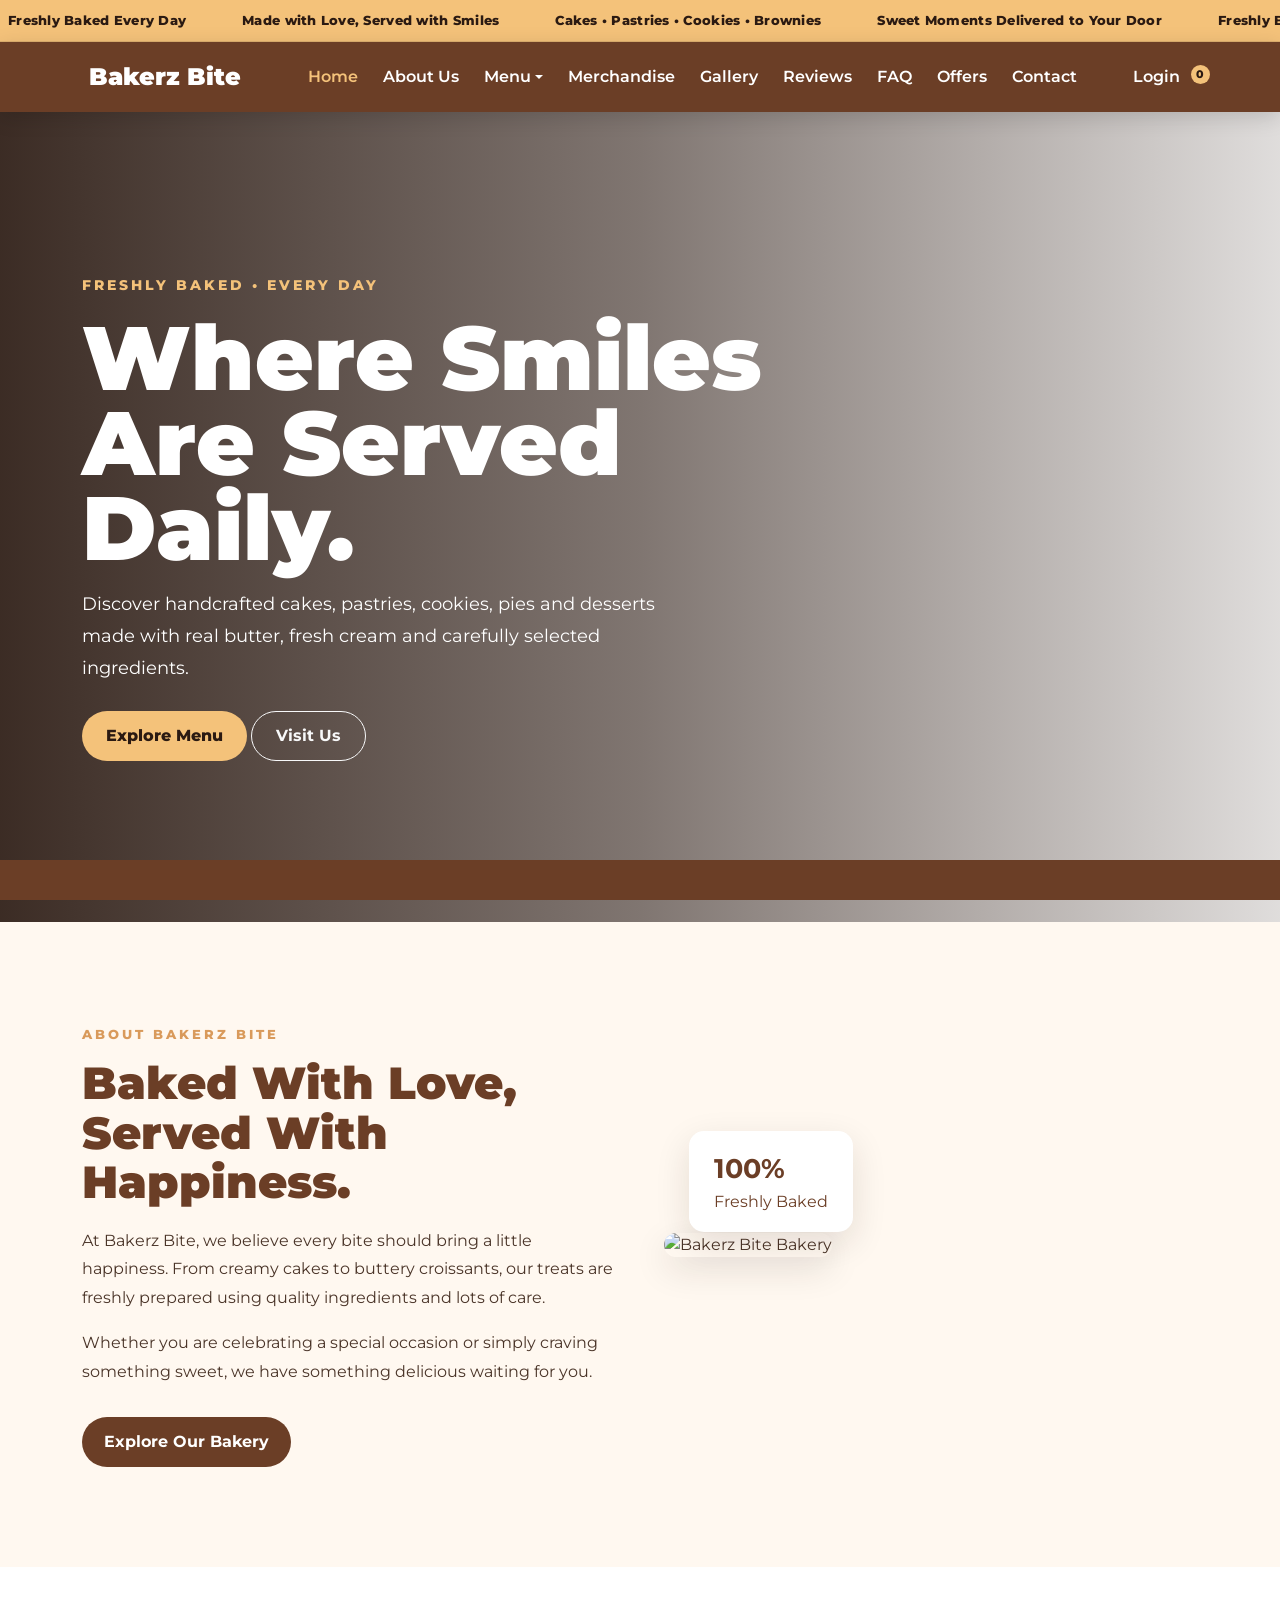
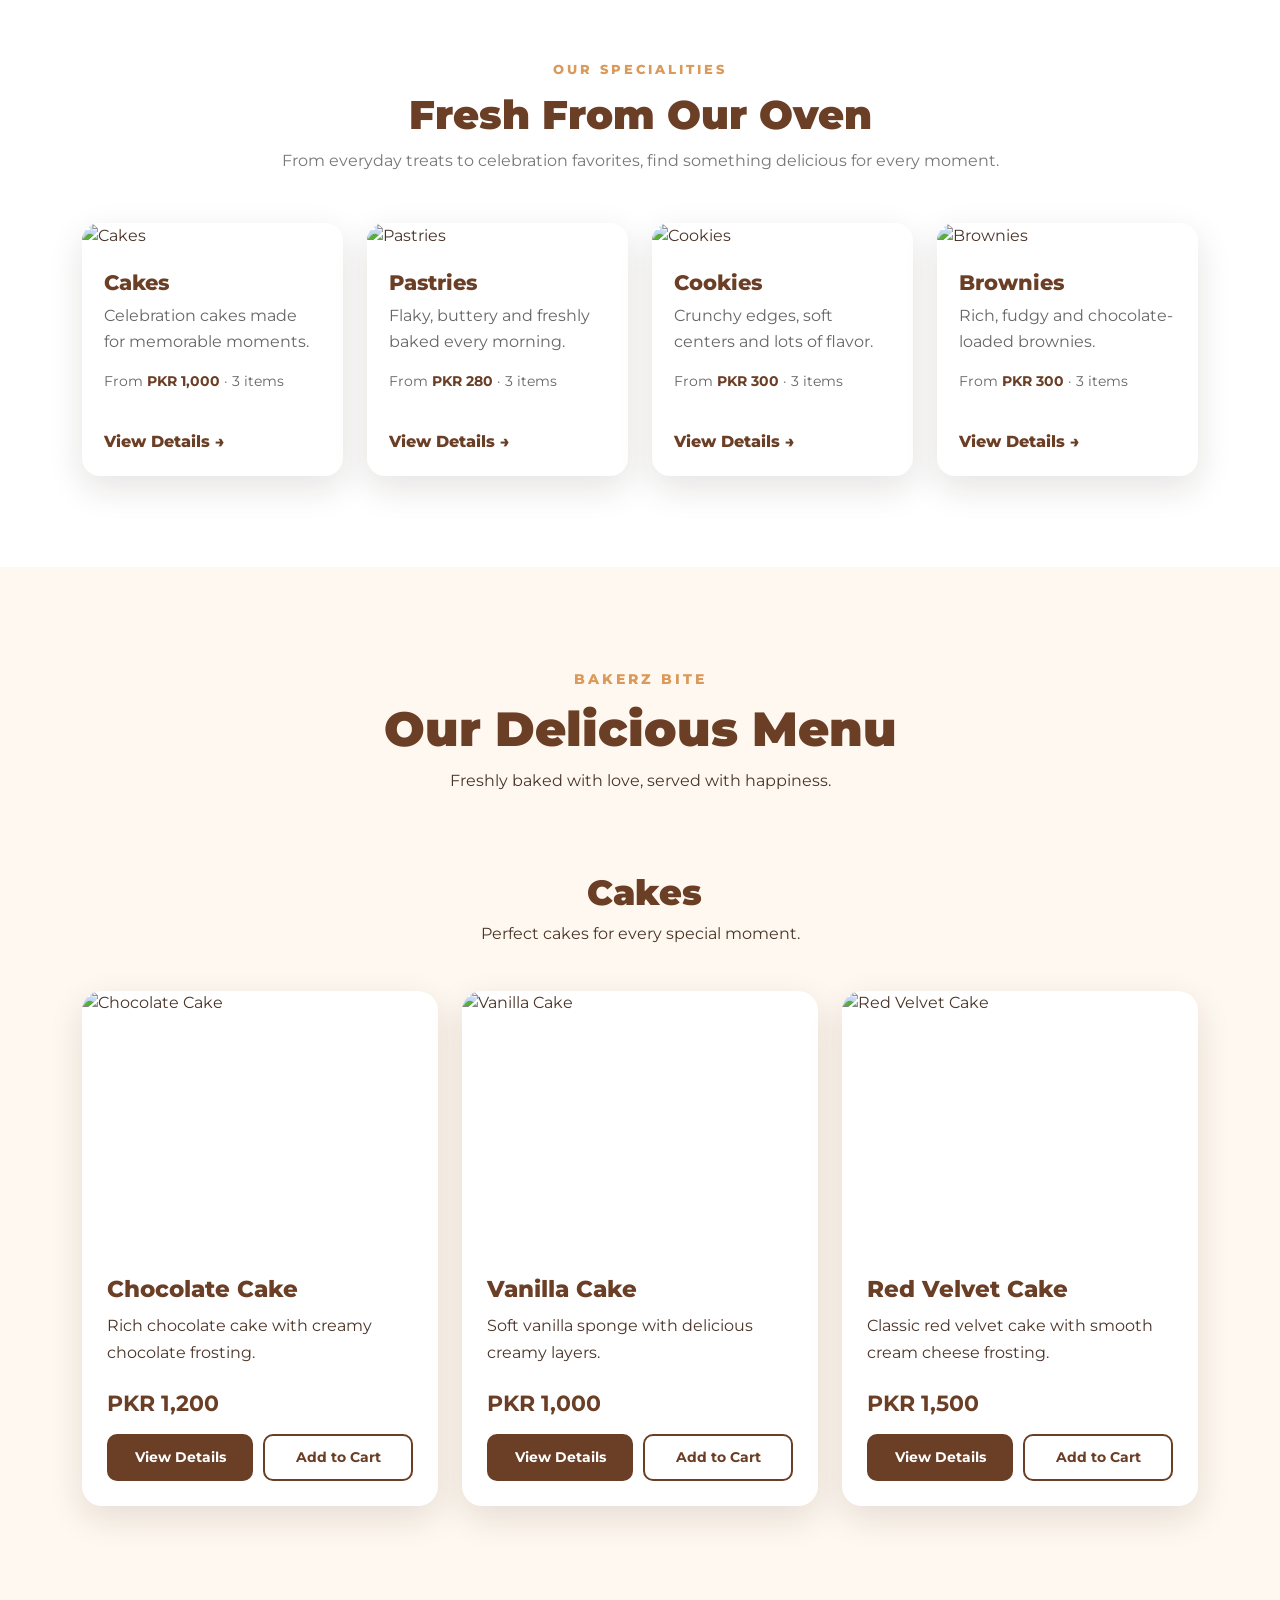
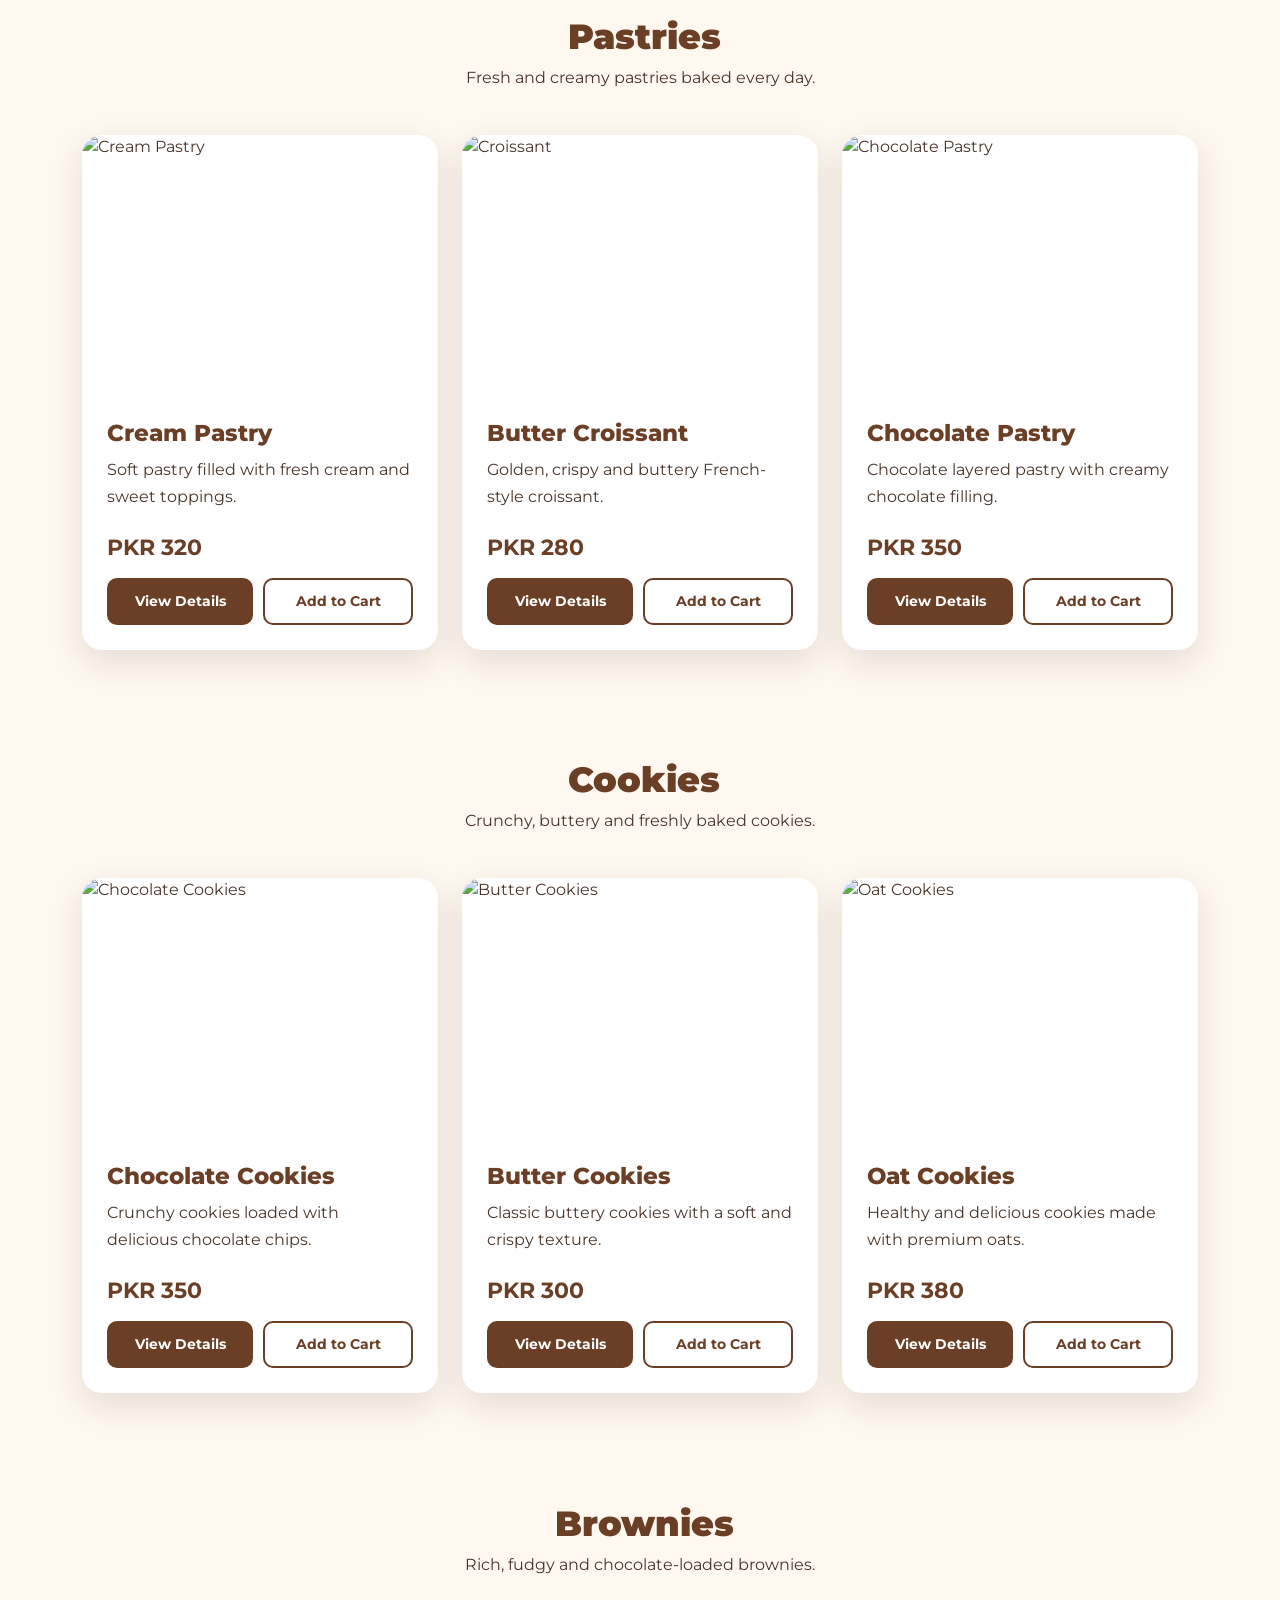
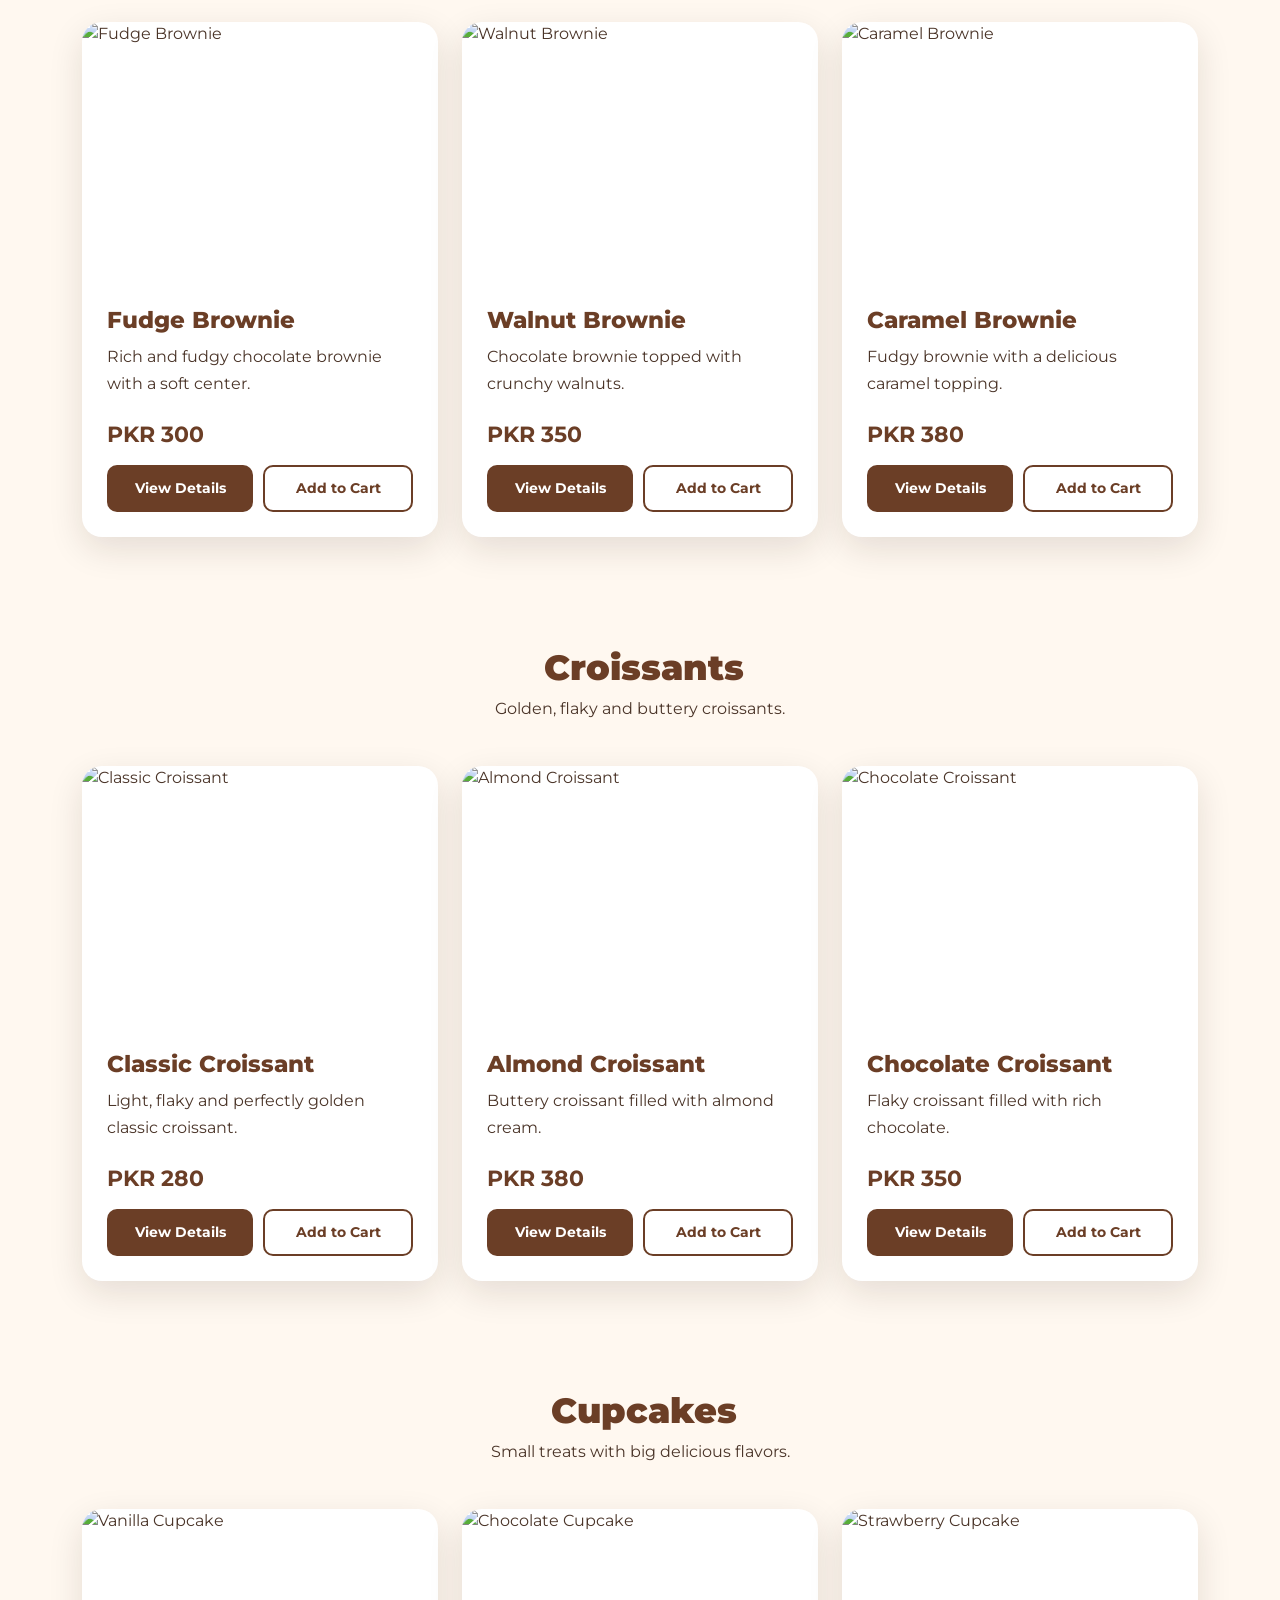
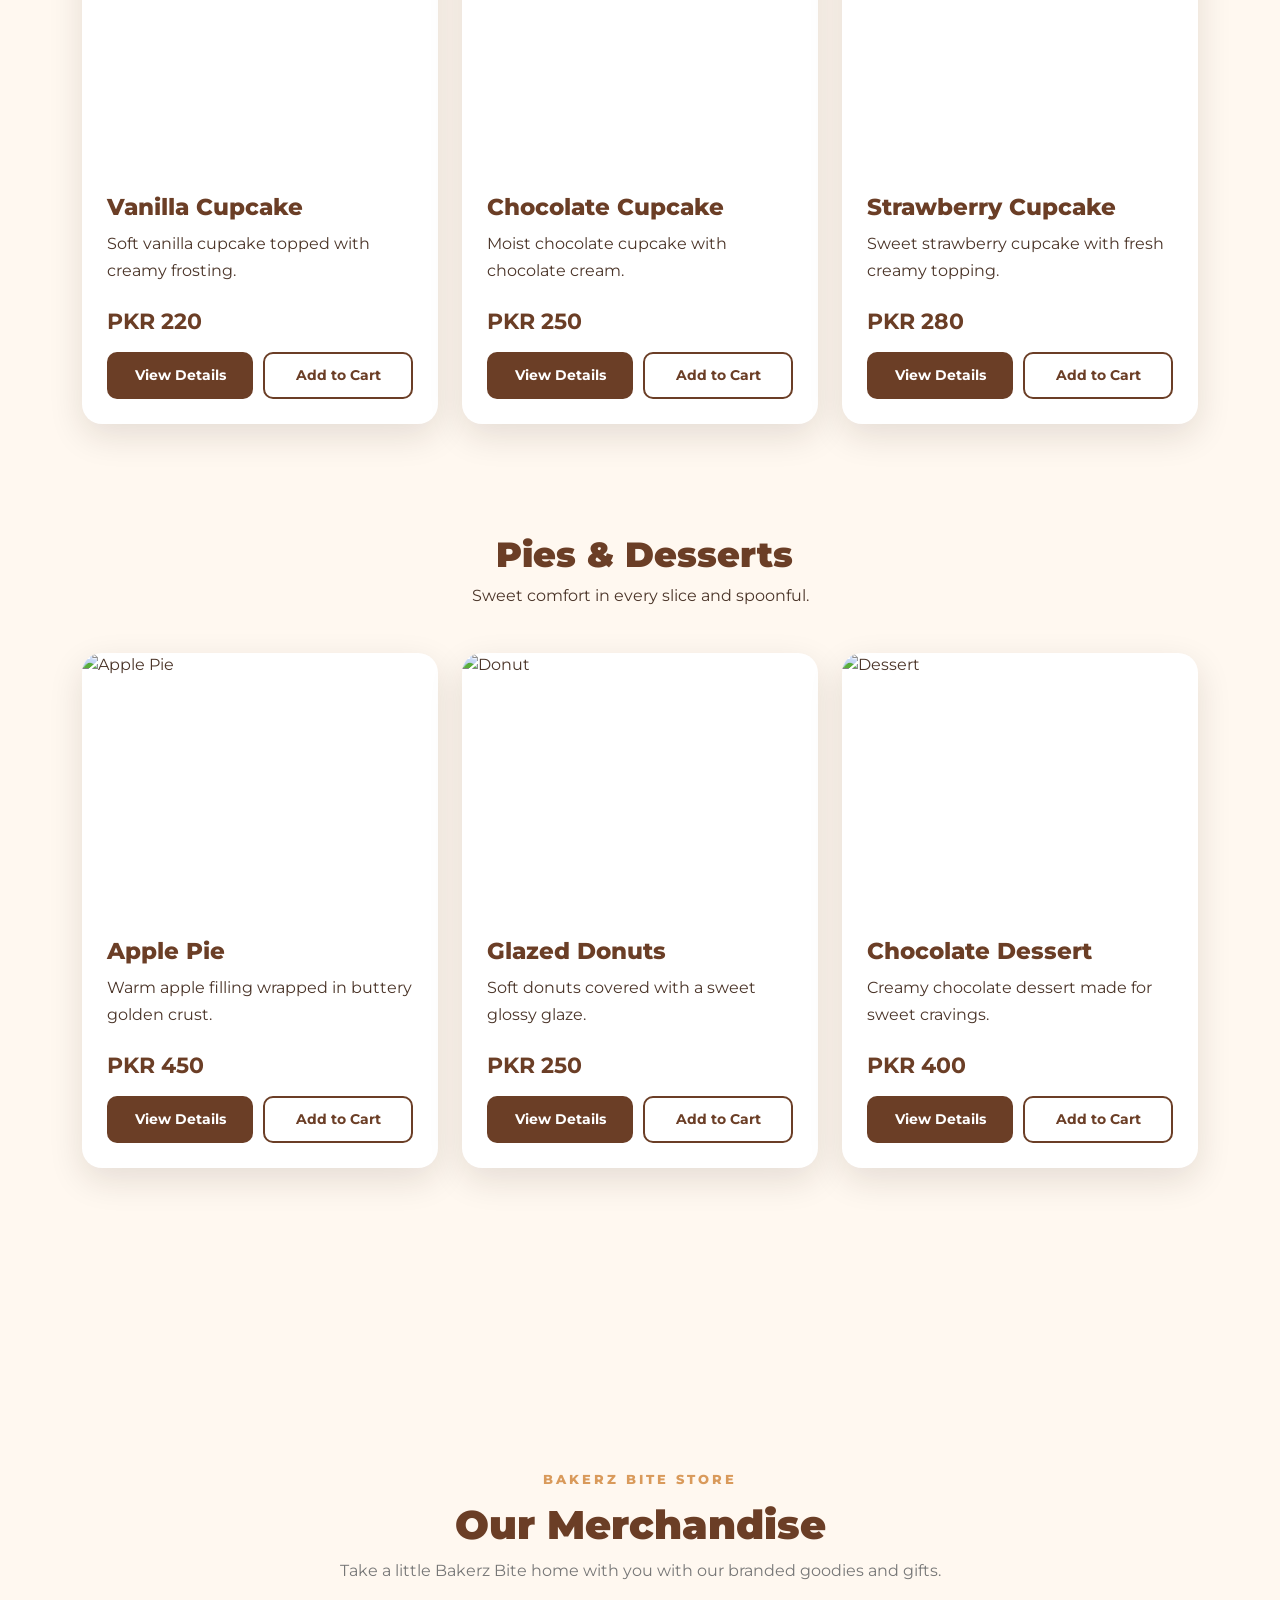
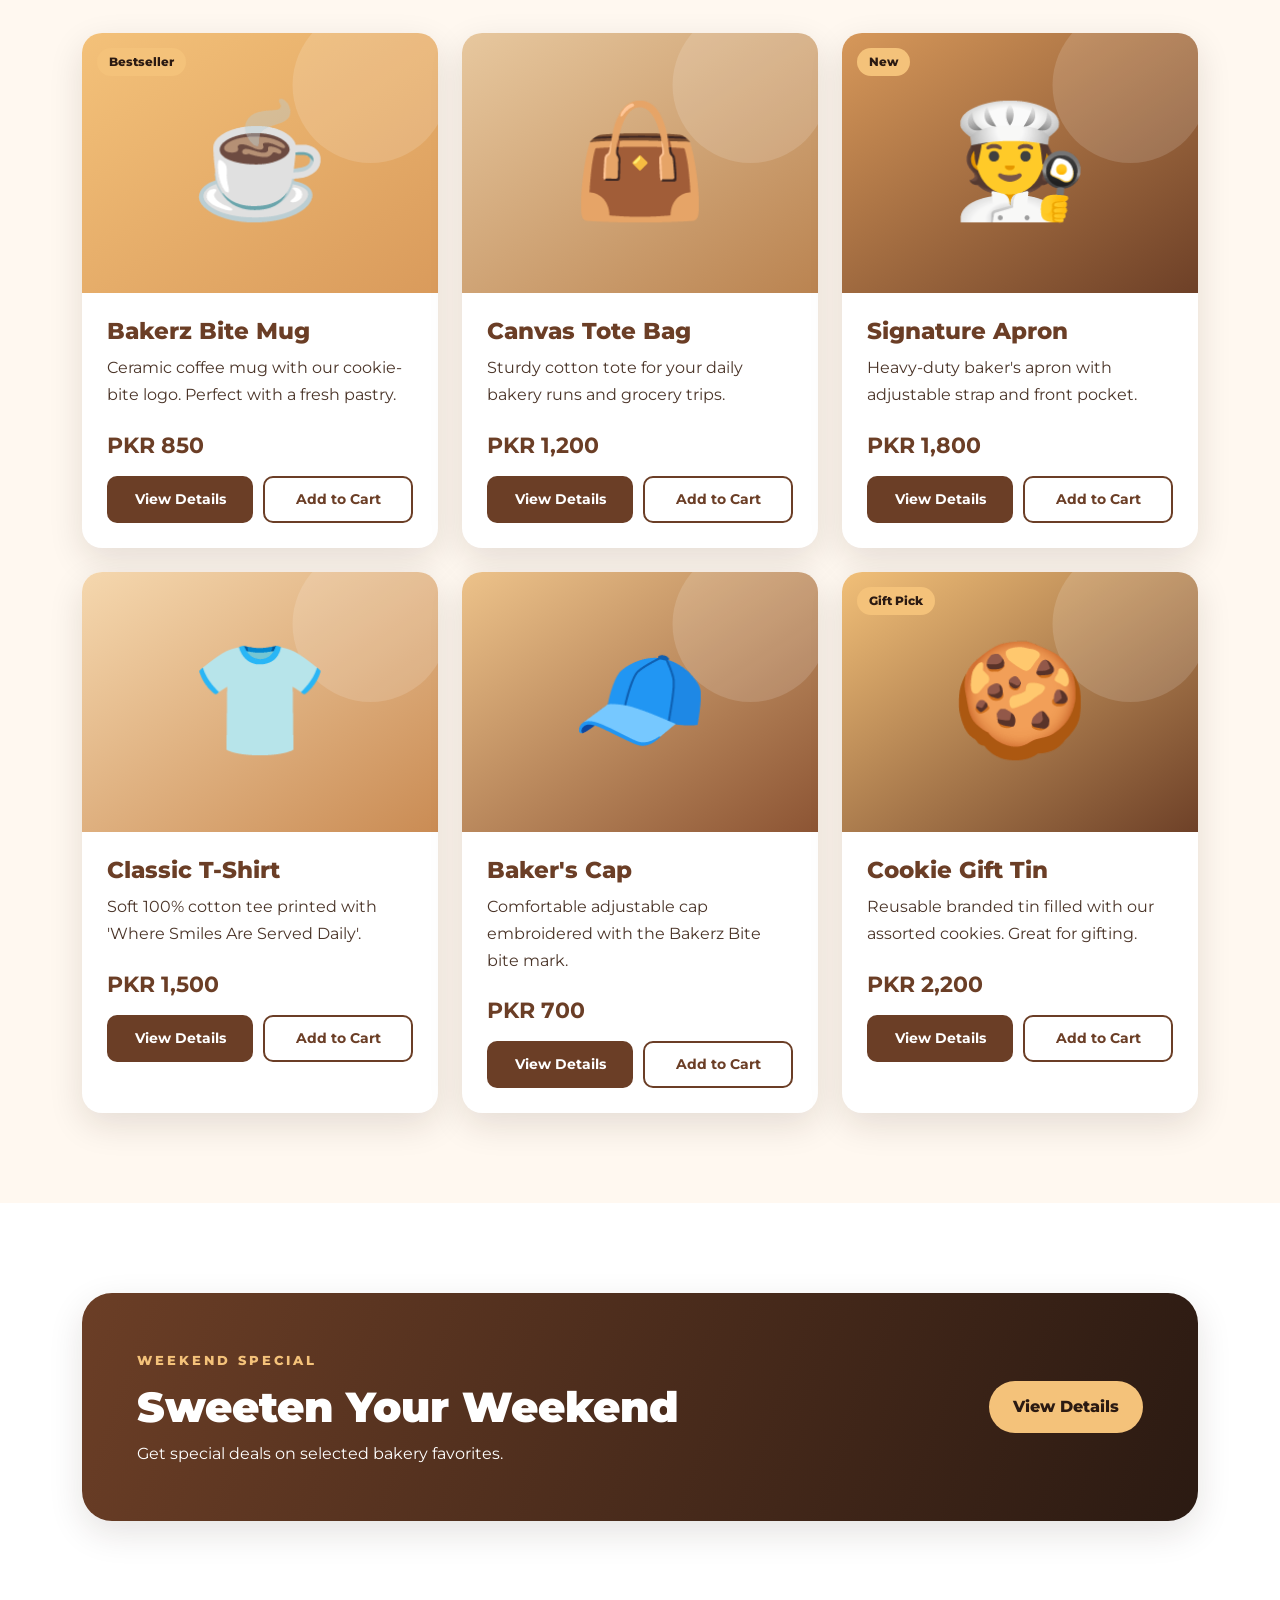
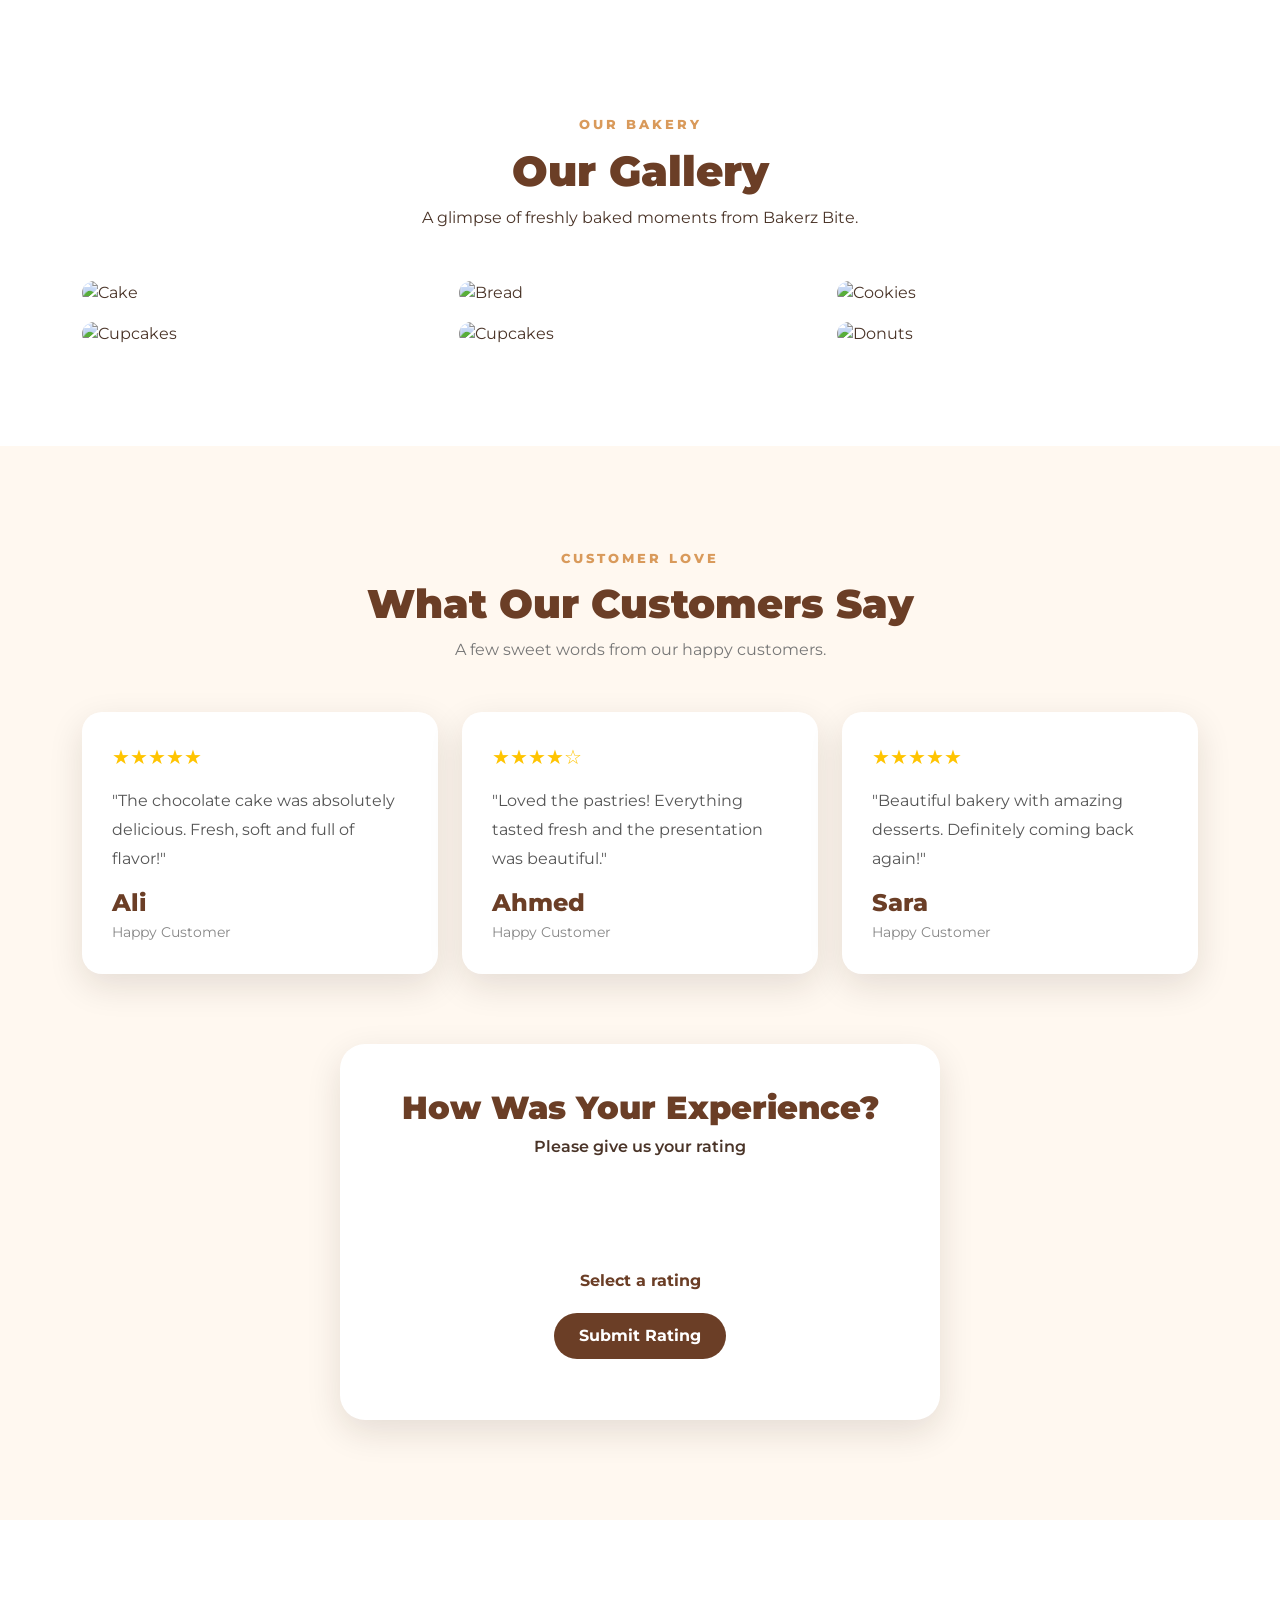
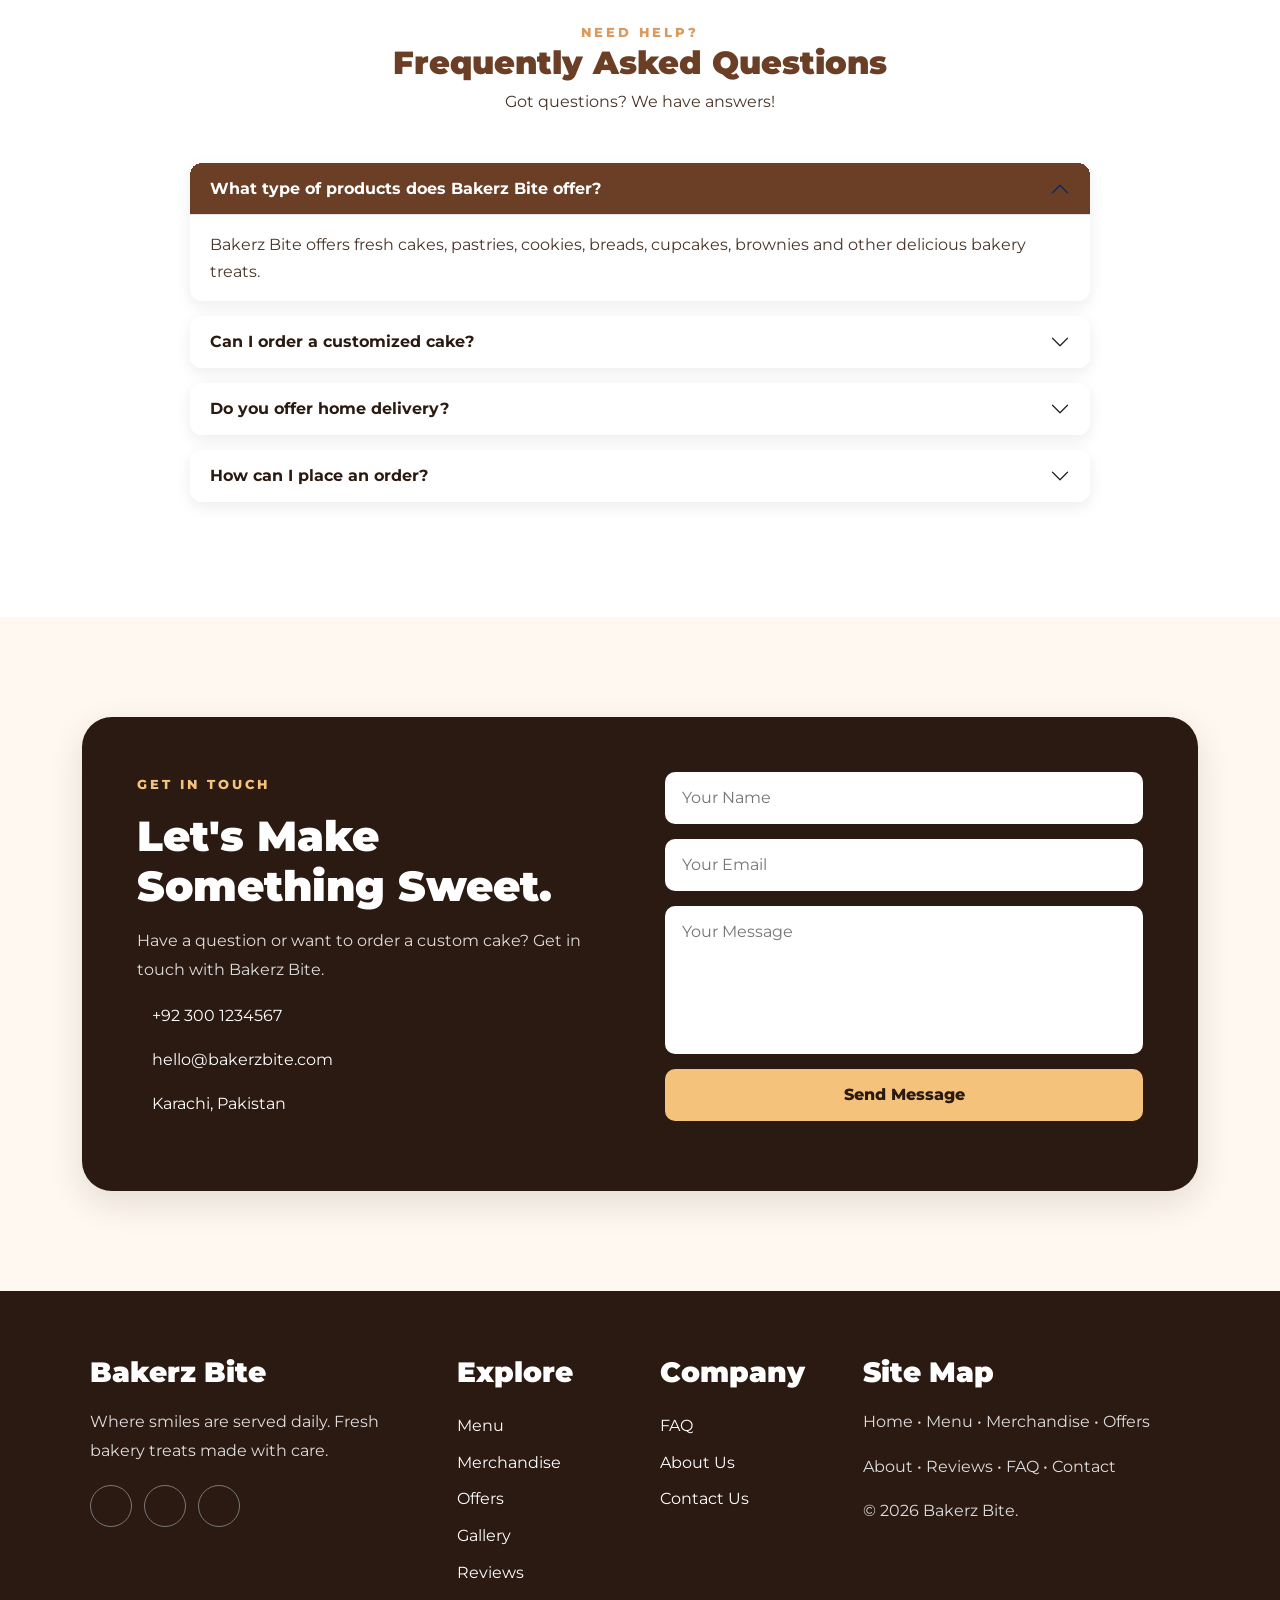
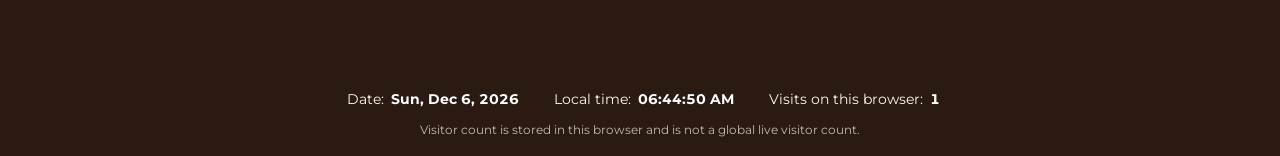
==== commit 8d93f757: "main" ====
--- a/index.html
+++ b/index.html
@@ -23,6 +23,13 @@
 
 <body>
 <div id="scrollBar"></div>
+
+<!-- BAKERZ BITE MOVING TICKER -->
+<div class="bb-ticker" aria-label="Bakery announcements"><div class="bb-ticker-track">
+<span><i class="fa-solid fa-bread-slice"></i> Freshly Baked Every Day</span><span><i class="fa-solid fa-heart"></i> Made with Love, Served with Smiles</span><span><i class="fa-solid fa-cake-candles"></i> Cakes • Pastries • Cookies • Brownies</span><span><i class="fa-solid fa-truck-fast"></i> Sweet Moments Delivered to Your Door</span>
+<span><i class="fa-solid fa-bread-slice"></i> Freshly Baked Every Day</span><span><i class="fa-solid fa-heart"></i> Made with Love, Served with Smiles</span><span><i class="fa-solid fa-cake-candles"></i> Cakes • Pastries • Cookies • Brownies</span><span><i class="fa-solid fa-truck-fast"></i> Sweet Moments Delivered to Your Door</span>
+</div></div>
+
 
 <!-- ================= NAVBAR ================= -->
 
@@ -2690,13 +2697,30 @@
 
     e.preventDefault();
 
-    alert("Thank you! Your message has been received. ❤️");
+    alert("Thank you! Your message has been received.");
 
     this.reset();
 
 });
 
 
+</script>
+
+
+<section class="bb-live-strip" aria-label="Live website information">
+<div class="bb-live-item"><i class="fa-regular fa-calendar-days"></i><span>Date:</span> <strong id="bbLiveDate">Loading...</strong></div>
+<div class="bb-live-item"><i class="fa-regular fa-clock"></i><span>Local time:</span> <strong id="bbLiveTime">Loading...</strong></div>
+<div class="bb-live-item"><i class="fa-solid fa-users"></i><span>Visits on this browser:</span> <strong id="bbVisitorCount">0</strong></div>
+<p class="bb-visitor-note">Visitor count is stored in this browser and is not a global live visitor count.</p>
+</section>
+<script>
+(function () {
+ const dateEl=document.getElementById('bbLiveDate'), timeEl=document.getElementById('bbLiveTime'), visitorEl=document.getElementById('bbVisitorCount');
+ function updateClock(){const now=new Date(); if(dateEl) dateEl.textContent=now.toLocaleDateString(undefined,{weekday:'short',year:'numeric',month:'short',day:'numeric'}); if(timeEl) timeEl.textContent=now.toLocaleTimeString(undefined,{hour:'2-digit',minute:'2-digit',second:'2-digit'});}
+ try {const key='bakerzBiteBrowserVisits'; const count=Number(localStorage.getItem(key)||0)+1; localStorage.setItem(key,String(count)); if(visitorEl) visitorEl.textContent=count.toLocaleString();}
+ catch(e){if(visitorEl) visitorEl.textContent='Unavailable';}
+ updateClock(); window.setInterval(updateClock,1000);
+})();
 </script>
 
 </body>
--- a/style.css
+++ b/style.css
@@ -1830,3 +1830,41 @@
         right:15px;
     }
 }
+
+/* ================= ENHANCED MOTION, TICKER & RESPONSIVE FIXES ================= */
+:root { --bb-motion: 260ms cubic-bezier(.2,.7,.2,1); }
+html { scroll-behavior:smooth; }
+body { width:100%; max-width:100%; }
+img, video, iframe { max-width:100%; }
+section, footer { scroll-margin-top:88px; }
+a, button, .btn, .card, .product-card, .gallery-img {
+ transition:color var(--bb-motion),background-color var(--bb-motion),border-color var(--bb-motion),box-shadow var(--bb-motion),transform var(--bb-motion),opacity var(--bb-motion);
+}
+button:focus-visible,a:focus-visible,input:focus-visible,textarea:focus-visible,select:focus-visible {outline:3px solid var(--accent);outline-offset:3px;}
+.bb-ticker {position:relative;overflow:hidden;width:100%;z-index:999;background:var(--accent);color:var(--dark);border-bottom:1px solid rgba(43,26,18,.1);min-height:42px;display:flex;align-items:center;}
+.bb-ticker-track {display:flex;align-items:center;gap:48px;width:max-content;white-space:nowrap;padding:10px 0;animation:bbTickerMove 34s linear infinite;}
+.bb-ticker-track span {font-size:.84rem;font-weight:800;letter-spacing:.02em;}
+.bb-ticker-track i {margin-right:8px;color:var(--primary);}
+.bb-ticker:hover .bb-ticker-track {animation-play-state:paused;}
+@keyframes bbTickerMove {from{transform:translateX(0)}to{transform:translateX(-50%)}}
+#nav2 {width:100%;}
+#nav1 {display:flex;align-items:center;}
+#nav2 .navbar-brand,#nav2 .nav-link,#nav2 .nav-actions,#nav2 .navbar-toggler {line-height:1.35;align-self:center;transform:none;white-space:nowrap;}
+#nav2 .navbar-nav {align-items:center;}
+#nav2 .nav-link {display:flex;align-items:center;min-height:44px;}
+#nav2 .navbar-brand {display:inline-flex;align-items:center;}
+#nav2 .dropdown-menu {margin-top:0;}
+#nav2 .navbar-collapse {align-items:center;}
+.reveal,.reveal-left,.reveal-right {will-change:opacity,transform;}
+.card:hover,.product-card:hover,.gallery-img:hover {transform:translateY(-5px);}
+#scrollBar {position:fixed;top:0;left:0;height:4px;z-index:2000;}
+.bb-live-strip {display:flex;flex-wrap:wrap;align-items:center;justify-content:center;gap:12px 28px;width:100%;padding:17px 20px;background:var(--dark);color:var(--cream);font-size:.88rem;text-align:center;}
+.bb-live-item {display:flex;align-items:center;justify-content:center;gap:7px;}
+.bb-live-item i {color:var(--accent);}
+.bb-live-item strong {color:#fff;font-variant-numeric:tabular-nums;}
+.bb-visitor-note {flex-basis:100%;margin:0;font-size:.72rem;opacity:.72;}
+@media(max-width:1199.98px){#nav2 .navbar-brand{font-size:21px}#nav2 .navbar-nav{gap:0}#nav2 .nav-link{padding-left:7px!important;padding-right:7px!important;font-size:.88rem}#nav2 .nav-actions{gap:12px}}
+@media(max-width:991.98px){#nav1{flex-wrap:wrap}#nav2 .navbar-collapse{flex-basis:100%;padding:12px 0 8px}#nav2 .navbar-nav{align-items:stretch;width:100%}#nav2 .nav-link{min-height:42px;padding:9px 12px!important;white-space:normal}#nav2 .nav-actions{padding:10px 12px 4px;justify-content:flex-start}#nav2 .dropdown-menu{position:static;width:100%}.bb-ticker-track{animation-duration:28s}}
+@media(max-width:767.98px){.bb-ticker{min-height:38px}.bb-ticker-track{gap:28px;padding:9px 0;animation-duration:24s}.bb-ticker-track span{font-size:.76rem}.bb-live-strip{gap:10px;padding:15px 12px;font-size:.8rem}.bb-live-item{flex-wrap:wrap}.container,.container-fluid{max-width:100%}.row{--bs-gutter-x:1.25rem}img{height:auto}}
+@media(max-width:479.98px){#nav2 .navbar-brand{font-size:19px}#nav2 .navbar-toggler{padding:5px 8px}.bb-ticker-track{animation-duration:20s}.bb-live-strip{flex-direction:column;gap:9px}h1{overflow-wrap:anywhere}}
+@media(prefers-reduced-motion:reduce){html{scroll-behavior:auto}*,*::before,*::after{animation-duration:.01ms!important;animation-iteration-count:1!important;scroll-behavior:auto!important;transition-duration:.01ms!important}}
